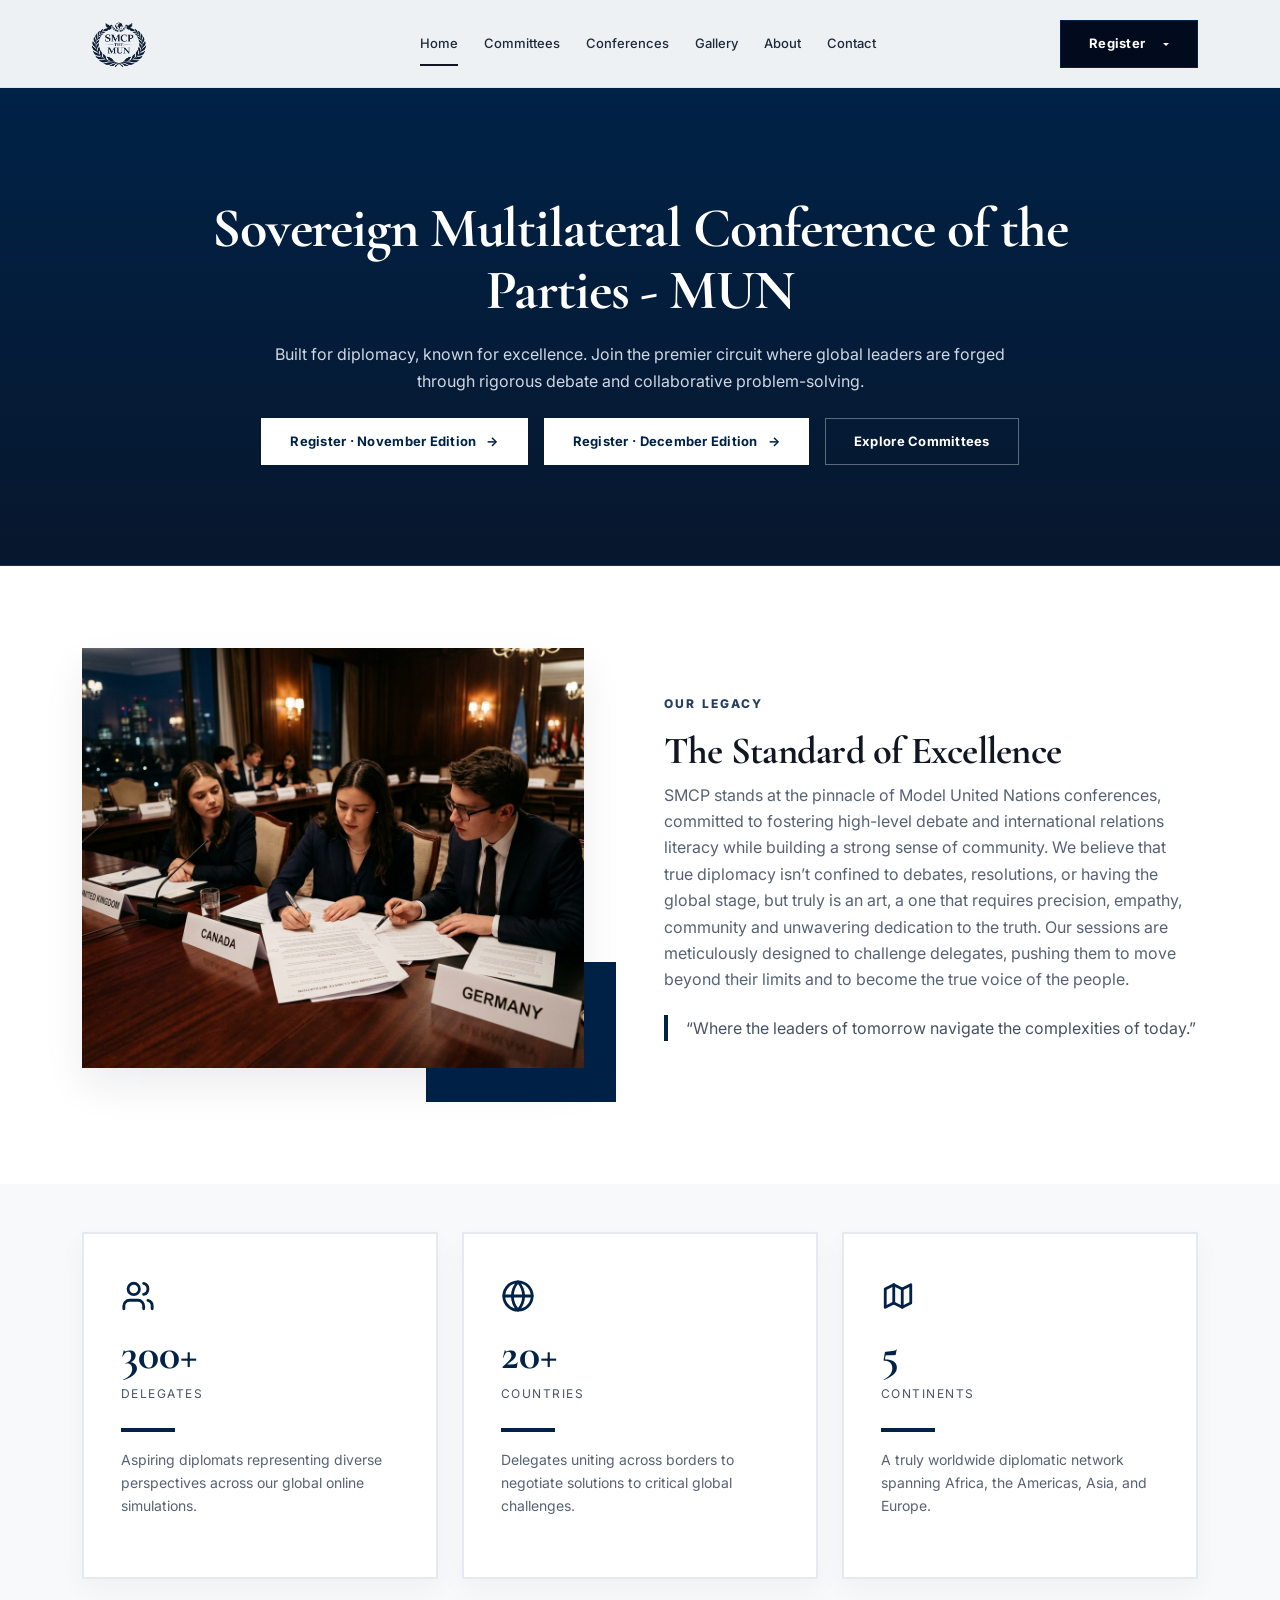
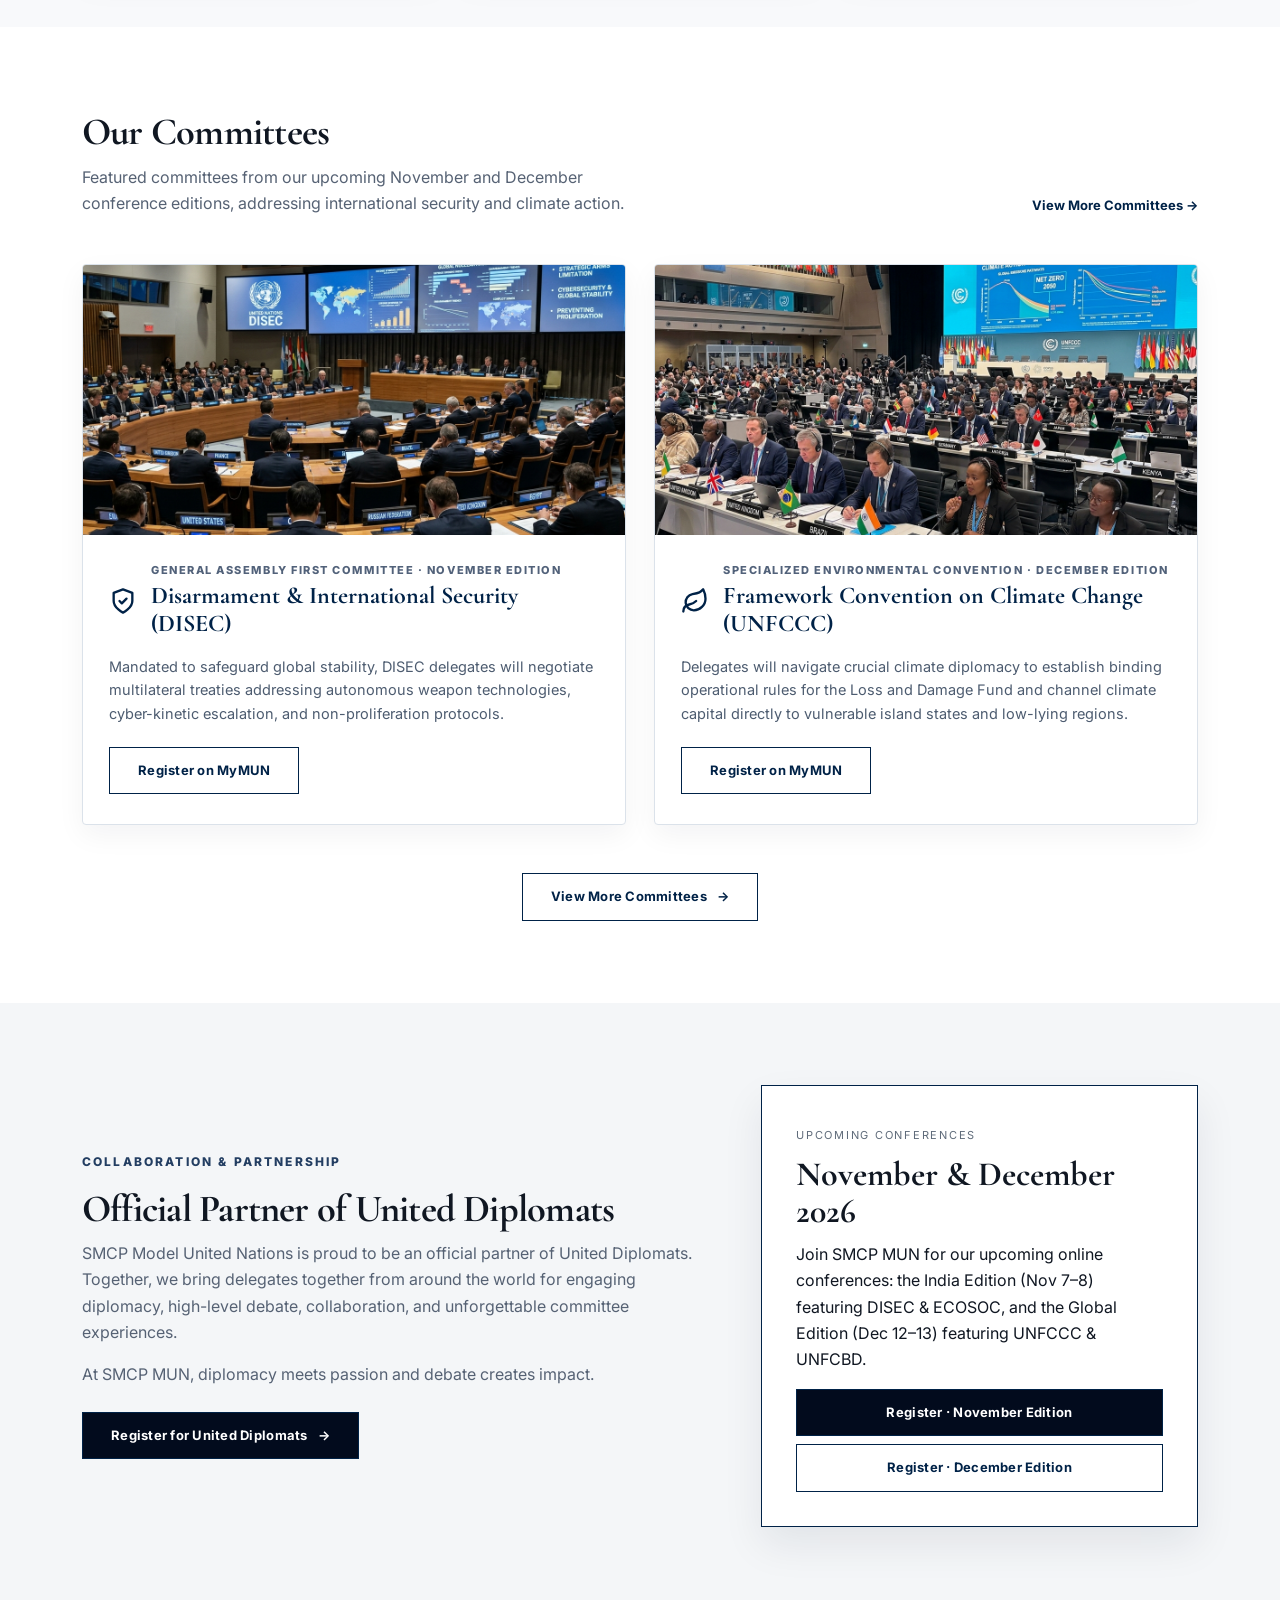
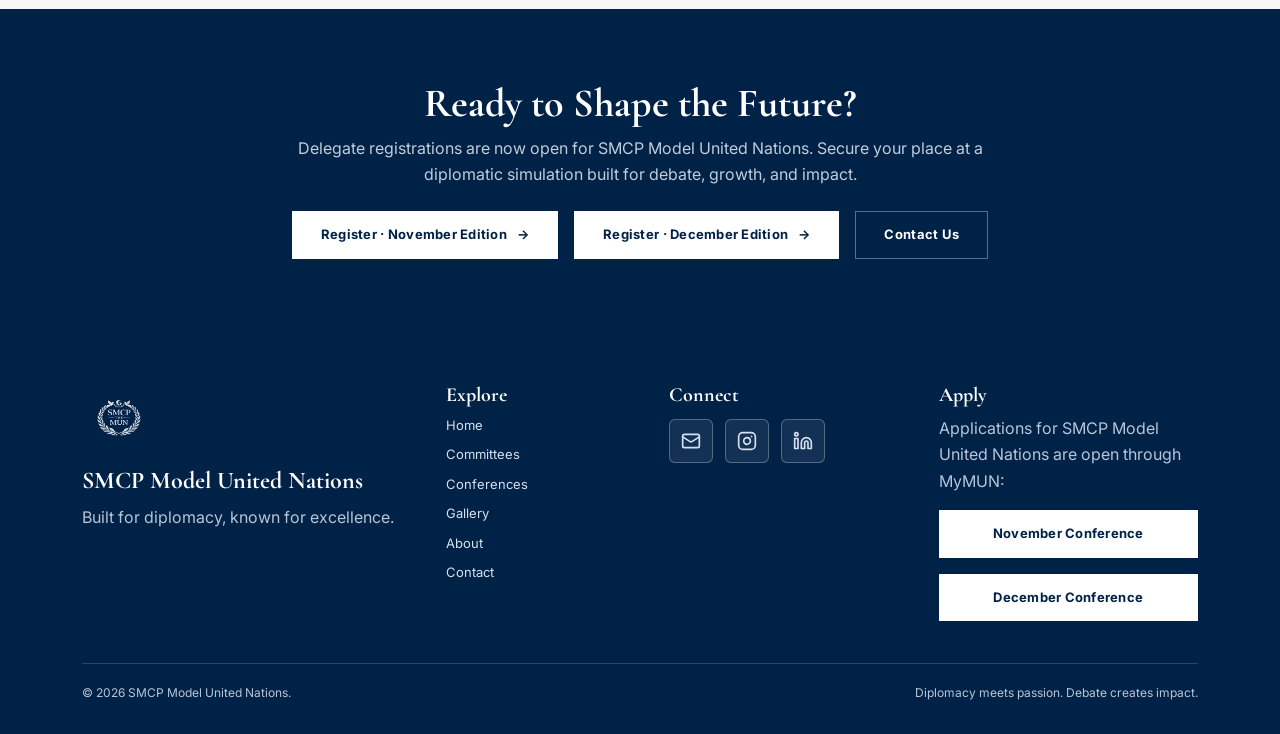
==== index.html @ 703cb7eb "feat: add styles, update about and conference assets" ====
<!doctype html>
<html lang="en">
<head>
  <meta charset="utf-8">
  <meta name="viewport" content="width=device-width, initial-scale=1">
  <title>SMCP Model United Nations</title>
  <meta name="description" content="SMCP Model United Nations, built for diplomacy and known for excellence.">
  <meta name="google-site-verification" content="tyx2vJR6r1amOHzCMaGIBi-c9oE3S2-av8baHcP_JF4">
  <link rel="icon" type="image/x-icon" href="favicon.ico">
  <link rel="icon" type="image/png" sizes="32x32" href="assets/favicon-32x32.png">
  <link rel="icon" type="image/png" sizes="16x16" href="assets/favicon-16x16.png">
  <link rel="apple-touch-icon" sizes="180x180" href="assets/apple-touch-icon.png">
  <link rel="manifest" href="site.webmanifest">
  <meta name="theme-color" content="#002247">

  <!-- Open Graph / Facebook / WhatsApp / LinkedIn -->
  <meta property="og:type" content="website">
  <meta property="og:url" content="https://jayjofficial.github.io/SMCP/">
  <meta property="og:site_name" content="SMCP Model United Nations">
  <meta property="og:title" content="SMCP Model United Nations | Built for Diplomacy">
  <meta property="og:description" content="Built for diplomacy, known for excellence. Join the premier circuit where global leaders are forged through rigorous debate.">
  <meta property="og:image" content="https://jayjofficial.github.io/SMCP/assets/og-preview.png">
  <meta property="og:image:secure_url" content="https://jayjofficial.github.io/SMCP/assets/og-preview.png">
  <meta property="og:image:type" content="image/png">
  <meta property="og:image:width" content="1200">
  <meta property="og:image:height" content="630">
  <meta property="og:image:alt" content="SMCP Model United Nations Logo">

  <!-- Twitter / X -->
  <meta name="twitter:card" content="summary_large_image">
  <meta name="twitter:url" content="https://jayjofficial.github.io/SMCP/">
  <meta name="twitter:title" content="SMCP Model United Nations | Built for Diplomacy">
  <meta name="twitter:description" content="Built for diplomacy, known for excellence. Join the premier circuit where global leaders are forged through rigorous debate.">
  <meta name="twitter:image" content="https://jayjofficial.github.io/SMCP/assets/og-preview.png">
  <meta name="twitter:image:alt" content="SMCP Model United Nations Logo">

  <link rel="image_src" href="https://jayjofficial.github.io/SMCP/assets/og-preview.png">
  <link rel="canonical" href="https://jayjofficial.github.io/SMCP/">
  <link href="https://cdn.jsdelivr.net/npm/bootstrap@5.3.3/dist/css/bootstrap.min.css" rel="stylesheet">
  <link rel="preconnect" href="https://fonts.googleapis.com">
  <link rel="preconnect" href="https://fonts.gstatic.com" crossorigin>
  <link href="https://fonts.googleapis.com/css2?family=Cormorant+Garamond:wght@600;700&family=Inter:wght@400;500;600;700;800&display=swap" rel="stylesheet">
  <link rel="stylesheet" href="assets/css/styles.css">
</head>
<body>
<header class="site-header">
  <nav class="navbar navbar-expand-lg w-100 py-0">
    <div class="container-xl d-flex align-items-center">
      <a class="navbar-brand py-0" href="index.html"><img class="site-logo" src="assets/logo-light.png" alt="SMCP MUN logo"></a>
      <button class="navbar-toggler mobile-toggler" type="button" data-bs-toggle="collapse" data-bs-target="#mainNav" aria-controls="mainNav" aria-expanded="false" aria-label="Toggle navigation"><span></span><span></span><span></span></button>
      <div class="collapse navbar-collapse" id="mainNav">
        <ul class="navbar-nav mx-auto align-items-lg-center"><li class="nav-item"><a class="nav-link active" href="index.html">Home</a></li>
<li class="nav-item"><a class="nav-link " href="committees.html">Committees</a></li>
<li class="nav-item"><a class="nav-link " href="conferences.html">Conferences</a></li>
<li class="nav-item"><a class="nav-link " href="gallery.html">Gallery</a></li>
<!-- <li class="nav-item"><a class="nav-link " href="team.html">Team</a></li> -->
<li class="nav-item"><a class="nav-link " href="about.html">About</a></li>
<li class="nav-item"><a class="nav-link " href="contact.html">Contact</a></li></ul>
        <div class="register-slot dropdown">
          <button class="btn-smcp dropdown-toggle" type="button" id="registerNavDropdown" data-bs-toggle="dropdown" aria-expanded="false">
            Register
          </button>
          <ul class="dropdown-menu dropdown-menu-end register-dropdown-menu" aria-labelledby="registerNavDropdown">
            <li><span class="dropdown-header">Select Conference Edition</span></li>
            <li><a class="dropdown-item" href="https://mymun.com/conferences/smcp-mun-november-2026" target="_blank" rel="noopener">
              <strong>November Edition</strong>
              <small class="d-block text-muted">Nov 7–8, 2026 · Online (DISEC &amp; ECOSOC)</small>
            </a></li>
            <li><hr class="dropdown-divider"></li>
            <li><a class="dropdown-item" href="https://mymun.com/conferences/smcp-mun-second-edition-2026/apply" target="_blank" rel="noopener">
              <strong>December Edition</strong>
              <small class="d-block text-muted">Dec 12–13, 2026 · Online (UNFCCC &amp; UNFCBD)</small>
            </a></li>
          </ul>
        </div>
      </div>
    </div>
  </nav>
</header>
<main>
  <section class="hero">
    <div class="container-xl">
      <h1>Sovereign Multilateral Conference of the Parties - MUN</h1>
      <p>Built for diplomacy, known for excellence. Join the premier circuit where global leaders are forged through rigorous debate and collaborative problem-solving.</p>
      <div class="d-flex justify-content-center gap-3 flex-wrap mt-4">
        <a class="btn-smcp light" href="https://mymun.com/conferences/smcp-mun-november-2026" target="_blank" rel="noopener">Register · November Edition <span>→</span></a>
        <a class="btn-smcp light" href="https://mymun.com/conferences/smcp-mun-second-edition-2026/apply" target="_blank" rel="noopener">Register · December Edition <span>→</span></a>
        <a class="btn-outline-smcp light-outline" href="committees.html">Explore Committees</a>
      </div>
    </div>
  </section>
  <section class="section legacy-section">
    <div class="container-xl">
      <div class="row align-items-center g-5">
        <div class="col-lg-6"><div class="legacy-img-wrap"><img class="legacy-img" src="assets/img/legacy-diplomacy.jpg" alt="Model United Nations delegates drafting international resolutions"></div></div>
        <div class="col-lg-6"><div class="eyebrow">Our Legacy</div><h2 class="section-title-sm">The Standard of Excellence</h2><p class="muted">SMCP stands at the pinnacle of Model United Nations conferences, committed to fostering high-level debate and international relations literacy while building a strong sense of community. We believe that true diplomacy isn’t confined to debates, resolutions, or having the global stage, but truly is an art, a one that requires precision, empathy, community and unwavering dedication to the truth. Our sessions are meticulously designed to challenge delegates, pushing them to move beyond their limits and to become the true voice of the people.</p><p class="quote-line">“Where the leaders of tomorrow navigate the complexities of today.”</p></div>
      </div>
    </div>
  </section>
  <section class="stats-band section py-5">
    <div class="container-xl">
      <div class="row g-4">
        <div class="col-md-4">
          <div class="stat-card">
            <div class="stat-icon" aria-label="Delegates icon">
              <svg class="stat-svg" viewBox="0 0 24 24" fill="none" stroke="currentColor" stroke-width="2" stroke-linecap="round" stroke-linejoin="round" aria-hidden="true"><path d="M16 21v-2a4 4 0 0 0-4-4H6a4 4 0 0 0-4 4v2"/><circle cx="9" cy="7" r="4"/><path d="M22 21v-2a4 4 0 0 0-3-3.87"/><path d="M16 3.13a4 4 0 0 1 0 7.75"/></svg>
            </div>
            <div class="stat-num">300+</div>
            <div class="stat-label">Delegates</div>
            <div class="stat-line"></div>
            <p class="small muted mt-3">Aspiring diplomats representing diverse perspectives across our global online simulations.</p>
          </div>
        </div>
        <div class="col-md-4">
          <div class="stat-card">
            <div class="stat-icon" aria-label="Countries icon">
              <svg class="stat-svg" viewBox="0 0 24 24" fill="none" stroke="currentColor" stroke-width="2" stroke-linecap="round" stroke-linejoin="round" aria-hidden="true"><circle cx="12" cy="12" r="10"/><line x1="2" y1="12" x2="22" y2="12"/><path d="M12 2a15.3 15.3 0 0 1 4 10 15.3 15.3 0 0 1-4 10 15.3 15.3 0 0 1-4-10 15.3 15.3 0 0 1 4-10z"/></svg>
            </div>
            <div class="stat-num">20+</div>
            <div class="stat-label">Countries</div>
            <div class="stat-line"></div>
            <p class="small muted mt-3">Delegates uniting across borders to negotiate solutions to critical global challenges.</p>
          </div>
        </div>
        <div class="col-md-4">
          <div class="stat-card">
            <div class="stat-icon" aria-label="Continents icon">
              <svg class="stat-svg" viewBox="0 0 24 24" fill="none" stroke="currentColor" stroke-width="2" stroke-linecap="round" stroke-linejoin="round" aria-hidden="true"><path d="M3 7l6-3 6 3 6-3v13l-6 3-6-3-6 3V7z"/><path d="M9 4v13"/><path d="M15 7v13"/></svg>
            </div>
            <div class="stat-num">5</div>
            <div class="stat-label">Continents</div>
            <div class="stat-line"></div>
            <p class="small muted mt-3">A truly worldwide diplomatic network spanning Africa, the Americas, Asia, and Europe.</p>
          </div>
        </div>
      </div>
    </div>
  </section>
  <section class="section">
    <div class="container-xl">
      <div class="d-flex justify-content-between align-items-end flex-wrap gap-3 mb-5">
        <div>
          <h2 class="section-title-sm mb-2">Our Committees</h2>
          <p class="muted mb-0 max-560">Featured committees from our upcoming November and December conference editions, addressing international security and climate action.</p>
        </div>
        <a class="view-link" href="committees.html">View More Committees <span>→</span></a>
      </div>
      <div class="committee-detail-grid">
        <!-- Committee 1: DISEC (November Edition) -->
        <article class="committee-detail-card" id="disec">
          <div class="committee-card-media" tabindex="0" role="button" aria-label="Toggle DISEC agenda view">
            <img class="committee-card-img" src="assets/img/committee-disec.jpg" alt="Disarmament and International Security Committee (DISEC) chamber" loading="lazy">
            <div class="committee-agenda-overlay">
              <span class="agenda-kicker">Official Committee Agenda</span>
              <h3 class="agenda-headline">Mitigating the Proliferation of Lethal Autonomous Weapon Systems (LAWS) and Regulating Artificial Intelligence in Modern Warfare</h3>
              <span class="agenda-conference-badge">November Edition · Online · Nov 7–8, 2026</span>
            </div>
          </div>
          <div class="committee-card-body">
            <div class="committee-card-head">
              <div class="committee-icon" aria-label="DISEC Shield Icon">
                <svg class="committee-svg" viewBox="0 0 24 24" fill="none" stroke="currentColor" stroke-width="2" stroke-linecap="round" stroke-linejoin="round" aria-hidden="true"><path d="M12 22s8-4 8-10V5l-8-3-8 3v7c0 6 8 10 8 10z"/><path d="M9 12l2 2 4-4"/></svg>
              </div>
              <div>
                <div class="committee-meta">General Assembly First Committee · November Edition</div>
                <h2>Disarmament &amp; International Security (DISEC)</h2>
              </div>
            </div>
            <p class="committee-desc">Mandated to safeguard global stability, DISEC delegates will negotiate multilateral treaties addressing autonomous weapon technologies, cyber-kinetic escalation, and non-proliferation protocols.</p>
            <a class="btn-outline-smcp" href="https://mymun.com/conferences/smcp-mun-november-2026" target="_blank" rel="noopener">Register on MyMUN</a>
          </div>
        </article>

        <!-- Committee 2: UNFCCC (December Edition) -->
        <article class="committee-detail-card" id="unfccc">
          <div class="committee-card-media" tabindex="0" role="button" aria-label="Toggle UNFCCC agenda view">
            <img class="committee-card-img" src="assets/img/committee-unfccc.jpg" alt="United Nations Framework Convention on Climate Change (UNFCCC) plenary" loading="lazy">
            <div class="committee-agenda-overlay">
              <span class="agenda-kicker">Official Committee Agenda</span>
              <h3 class="agenda-headline">Operationalizing the Loss and Damage Fund and Accelerating Climate Resilient Infrastructure Financing</h3>
              <span class="agenda-conference-badge">December Edition · Online · Dec 12–13, 2026</span>
            </div>
          </div>
          <div class="committee-card-body">
            <div class="committee-card-head">
              <div class="committee-icon" aria-label="UNFCCC Climate Leaf Icon">
                <svg class="committee-svg" viewBox="0 0 24 24" fill="none" stroke="currentColor" stroke-width="2" stroke-linecap="round" stroke-linejoin="round" aria-hidden="true"><path d="M11 20A7 7 0 0 1 9.8 6.1C15.5 5 17 4.48 19 2c1 2 2 4.18 2 8 0 5.5-4.78 10-10 10Z"/><path d="M2 21c0-3 1.85-5.36 5.08-6C9.5 14.52 12 13 13 12"/></svg>
              </div>
              <div>
                <div class="committee-meta">Specialized Environmental Convention · December Edition</div>
                <h2>Framework Convention on Climate Change (UNFCCC)</h2>
              </div>
            </div>
            <p class="committee-desc">Delegates will navigate crucial climate diplomacy to establish binding operational rules for the Loss and Damage Fund and channel climate capital directly to vulnerable island states and low-lying regions.</p>
            <a class="btn-outline-smcp" href="https://mymun.com/conferences/smcp-mun-second-edition-2026/apply" target="_blank" rel="noopener">Register on MyMUN</a>
          </div>
        </article>
      </div>
      <div class="text-center mt-5">
        <a class="btn-outline-smcp" href="committees.html">View More Committees <span>→</span></a>
      </div>
    </div>
  </section>
  <section class="section section-soft" id="conferences">
    <div class="container-xl">
      <div class="row g-5 align-items-center">
        <div class="col-lg-7">
          <div class="eyebrow">Collaboration &amp; Partnership</div>
          <h2 class="section-title-sm">Official Partner of United Diplomats</h2>
          <p class="muted">SMCP Model United Nations is proud to be an official partner of United Diplomats. Together, we bring delegates together from around the world for engaging diplomacy, high-level debate, collaboration, and unforgettable committee experiences.</p>
          <p class="muted">At SMCP MUN, diplomacy meets passion and debate creates impact.</p>
          <div class="mt-4">
            <a class="btn-smcp" href="https://uniteddiplomats.com/udga" target="_blank" rel="noopener">Register for United Diplomats <span>→</span></a>
          </div>
        </div>
        <div class="col-lg-5">
          <div class="collab-card">
            <span>Upcoming Conferences</span>
            <strong>November &amp; December 2026</strong>
            <p>Join SMCP MUN for our upcoming online conferences: the India Edition (Nov 7–8) featuring DISEC &amp; ECOSOC, and the Global Edition (Dec 12–13) featuring UNFCCC &amp; UNFCBD.</p>
            <div class="d-flex flex-column gap-2 mt-3">
              <a class="btn-smcp text-center" href="https://mymun.com/conferences/smcp-mun-november-2026" target="_blank" rel="noopener">Register · November Edition</a>
              <a class="btn-outline-smcp text-center" href="https://mymun.com/conferences/smcp-mun-second-edition-2026/apply" target="_blank" rel="noopener">Register · December Edition</a>
            </div>
          </div>
        </div>
      </div>
    </div>
  </section>
  <section class="cta-footer">
    <div class="container-xl">
      <h2>Ready to Shape the Future?</h2>
      <p>Delegate registrations are now open for SMCP Model United Nations. Secure your place at a diplomatic simulation built for debate, growth, and impact.</p>
      <div class="d-flex justify-content-center gap-3 flex-wrap mt-4">
        <a class="btn-smcp light" href="https://mymun.com/conferences/smcp-mun-november-2026" target="_blank" rel="noopener">Register · November Edition <span>→</span></a>
        <a class="btn-smcp light" href="https://mymun.com/conferences/smcp-mun-second-edition-2026/apply" target="_blank" rel="noopener">Register · December Edition <span>→</span></a>
        <a class="btn-outline-smcp light-outline" href="contact.html">Contact Us</a>
      </div>
    </div>
  </section>
</main>
<footer class="footer">
  <div class="container-xl">
    <div class="footer-grid">
      <div>
        <img class="footer-logo" src="assets/logo-dark.png" alt="SMCP MUN logo">
        <h4>SMCP Model United Nations</h4>
        <p>Built for diplomacy, known for excellence.</p>
      </div>
      <div>
        <h5>Explore</h5>
        <a href="index.html">Home</a><a href="committees.html">Committees</a><a href="conferences.html">Conferences</a><a href="gallery.html">Gallery</a><!-- <a href="team.html">Team</a> --><a href="about.html">About</a><a href="contact.html">Contact</a>
      </div>
      <div>
        <h5>Connect</h5>
        <div class="footer-social-links">
          <a href="mailto:info.smcpmun@gmail.com" class="footer-social-btn" aria-label="Official Email: info.smcpmun@gmail.com" title="Email info.smcpmun@gmail.com">
            <svg viewBox="0 0 24 24" width="20" height="20" fill="none" stroke="currentColor" stroke-width="2" stroke-linecap="round" stroke-linejoin="round" aria-hidden="true"><rect x="2" y="4" width="20" height="16" rx="2"/><path d="m22 7-8.97 5.7a1.94 1.94 0 0 1-2.06 0L2 7"/></svg>
          </a>
          <a href="https://www.instagram.com/smcpmun/" target="_blank" rel="noopener" class="footer-social-btn" aria-label="SMCP Instagram" title="Instagram @smcpmun">
            <svg viewBox="0 0 24 24" width="20" height="20" fill="none" stroke="currentColor" stroke-width="2" stroke-linecap="round" stroke-linejoin="round" aria-hidden="true"><rect x="2" y="2" width="20" height="20" rx="5" ry="5"/><path d="M16 11.37A4 4 0 1 1 12.63 8 4 4 0 0 1 16 11.37z"/><line x1="17.5" y1="6.5" x2="17.51" y2="6.5"/></svg>
          </a>
          <a href="https://www.linkedin.com/in/smcp-the-mun-230759407/" target="_blank" rel="noopener" class="footer-social-btn" aria-label="SMCP LinkedIn Network" title="LinkedIn Network">
            <svg viewBox="0 0 24 24" width="20" height="20" fill="none" stroke="currentColor" stroke-width="2" stroke-linecap="round" stroke-linejoin="round" aria-hidden="true"><path d="M16 8a6 6 0 0 1 6 6v7h-4v-7a2 2 0 0 0-2-2 2 2 0 0 0-2 2v7h-4v-7a6 6 0 0 1 6-6z"/><rect x="2" y="9" width="4" height="12"/><circle cx="4" cy="4" r="2"/></svg>
          </a>
        </div>
      </div>
      <div>
        <h5>Apply</h5>
        <p>Applications for SMCP Model United Nations are open through MyMUN:</p>
        <div class="d-flex flex-column gap-2 mt-2">
          <a class="btn-smcp light text-center" href="https://mymun.com/conferences/smcp-mun-november-2026" target="_blank" rel="noopener">November Conference</a>
          <a class="btn-smcp light text-center" href="https://mymun.com/conferences/smcp-mun-second-edition-2026/apply" target="_blank" rel="noopener">December Conference</a>
        </div>
      </div>
    </div>
    <div class="footer-bottom"><span>© <span data-year></span> SMCP Model United Nations.</span><span>Diplomacy meets passion. Debate creates impact.</span></div>
  </div>
</footer>
<script src="https://cdn.jsdelivr.net/npm/bootstrap@5.3.3/dist/js/bootstrap.bundle.min.js"></script>
<script src="assets/js/script.js"></script>
</body></html>
---- assets/css/styles.css ----
:root{
  --navy:#002247;
  --navy-2:#03162d;
  --ink:#101722;
  --muted:#566274;
  --soft:#f4f6f8;
  --line:#dfe5ec;
  --white:#ffffff;
  --accent:#0b3b6d;
  --gold:#d7a11e;
  --serif:'Cormorant Garamond', Georgia, serif;
  --sans:'Inter', Arial, sans-serif;
  --shadow:0 18px 38px rgba(0,20,48,.08);
  --shadow-soft:0 10px 24px rgba(0,20,48,.06);
}

*{box-sizing:border-box}
html{scroll-behavior:smooth;overflow-x:hidden;max-width:100%}
body{margin:0;font-family:var(--sans);color:var(--ink);background:#fff;font-size:16px;line-height:1.65;overflow-x:hidden;max-width:100%;position:relative}
a{text-decoration:none;color:inherit}
img{max-width:100%;height:auto}
.max-560{max-width:560px}.max-650{max-width:650px}.max-780{max-width:780px}

/* Header & Navigation */
.site-header{height:88px;background:#eef1f4;border-bottom:1px solid var(--line);position:sticky;top:0;z-index:1000}
.navbar{height:88px}
.site-logo{width:74px;height:74px;object-fit:contain}
.navbar-brand{min-width:155px}
.navbar-nav{gap:26px}
.nav-link{font-size:13px;font-weight:500;color:#1e2836!important;padding:.2rem 0!important;position:relative}
.nav-link:after{content:"";position:absolute;left:0;right:0;bottom:-8px;height:2px;background:var(--ink);transform:scaleX(0);transition:transform .18s ease}
.nav-link:hover:after,.nav-link.active:after{transform:scaleX(1)}
.register-slot{min-width:155px;text-align:right}

/* Buttons */
.btn-smcp,.btn-outline-smcp{display:inline-flex;align-items:center;justify-content:center;gap:10px;min-height:44px;padding:12px 28px;border:1px solid var(--navy);font-size:13px;font-weight:700;letter-spacing:.02em;transition:background .18s ease,color .18s ease,border-color .18s ease,box-shadow .18s ease;text-decoration:none;cursor:pointer}
.btn-smcp{background:#020b1d;color:#fff}
.btn-smcp:hover{background:#092c55;color:#fff;box-shadow:0 10px 24px rgba(0,34,71,.16)}
.btn-outline-smcp{background:transparent;color:var(--navy)}
.btn-outline-smcp:hover{background:var(--navy);color:#fff}
.btn-smcp.light{background:#fff;color:var(--navy);border-color:#fff}
.btn-smcp.light:hover{background:#edf2f7;border-color:#edf2f7}
.btn-outline-smcp.light-outline{border-color:rgba(255,255,255,.35);color:#fff}
.btn-outline-smcp.light-outline:hover{background:#fff;color:var(--navy)}

.mobile-toggler{border:1px solid rgba(0,34,71,.15);width:44px;height:40px;padding:6px;border-radius:4px;background:transparent}
.mobile-toggler:focus{box-shadow:none}
.mobile-toggler span{display:block;height:2px;background:#07172d;margin:5px 0;transition:all .2s ease}

/* Typography & Hero */
.hero,
.page-hero{background:linear-gradient(180deg,#002247 0%,#07172d 100%);color:#fff;text-align:center;padding:110px 0 100px;display:flex;align-items:center;border-bottom:1px solid rgba(255,255,255,.08)}
.hero .container-xl,
.page-hero .container-xl{width:100%}
.hero h1,
.page-hero h1{font-family:var(--serif);font-size:clamp(36px,4.5vw,56px);line-height:1.1;font-weight:700;letter-spacing:-.02em;color:#fff;max-width:980px;margin:0 auto}
.hero p,
.page-hero p{font-size:16px;color:#cfd8e4;max-width:740px;margin:20px auto 0;line-height:1.65}
.hero-kicker{font-size:12px;text-transform:uppercase;letter-spacing:.18em;font-weight:800;color:#d7e1ef;margin-bottom:14px}
.section{padding:82px 0}
.section-soft{background:var(--soft)}
.eyebrow{font-size:12px;text-transform:uppercase;letter-spacing:.18em;font-weight:800;color:#233e62;margin-bottom:14px}
.section-title{font-family:var(--serif);font-size:clamp(36px,4vw,58px);font-weight:700;letter-spacing:-.02em}
.section-title-sm{font-family:var(--serif);font-size:clamp(28px,3vw,44px);font-weight:700;letter-spacing:-.02em}
.muted{color:var(--muted)}

/* Legacy Section */
.legacy-img-wrap{position:relative;padding:0 32px 34px 0}
.legacy-img{height:420px;width:100%;object-fit:cover;background:#101820;display:block;box-shadow:var(--shadow)}
.legacy-img-wrap:after{content:"";position:absolute;right:0;bottom:0;width:190px;height:140px;background:var(--navy);z-index:-1}
.photo-pen{background:radial-gradient(circle at 24% 25%,rgba(235,243,252,.7) 0 5%,transparent 27%),linear-gradient(135deg,#101b24,#eef2f5 45%,#07121d 46%,#030b12)}
.photo-gavel{background:radial-gradient(circle at 70% 35%,#7c858e,transparent 28%),linear-gradient(135deg,#111,#262626 40%,#f4f4f4 42%,#111 70%)}
.photo-globe{background:radial-gradient(circle at 45% 40%,#e6eef6 0 9%,#a8c2d6 10% 12%,transparent 13%),linear-gradient(135deg,#122439,#eef3f5 48%,#07172d 49%,#0a1420)}
.quote-line{border-left:4px solid var(--navy);padding-left:18px;color:#465263;margin-top:22px}

/* Stats */
.stats-band{background:#f8f9fb}
.stat-card{background:#fff;border:2px solid #e6eaf0;padding:44px 37px;height:100%;box-shadow:0 10px 26px rgba(0,0,0,.04);transition:border-color .22s ease,box-shadow .22s ease,transform .22s ease}
.stat-card:hover{border-color:var(--navy);box-shadow:0 14px 32px rgba(0,34,71,.1);transform:translateY(-3px)}
.stat-card.featured{border-color:#e6eaf0}
.stat-card.featured:hover{border-color:var(--navy)}
.stat-icon{display:inline-flex;align-items:center;justify-content:center;color:var(--navy);margin-bottom:18px;min-height:36px}
.stat-svg{width:34px;height:34px;stroke:var(--navy);fill:none;display:inline-block;transition:transform .25s ease}
.stat-card:hover .stat-svg{stroke:var(--navy)!important;fill:none!important;opacity:1!important;visibility:visible!important;transform:scale(1.08)}
.stat-num{font-family:var(--serif);font-weight:700;font-size:44px;line-height:1;color:var(--navy)}
.stat-label{font-size:12px;text-transform:uppercase;letter-spacing:.12em;color:#485469;margin-top:8px}
.stat-line{width:54px;height:4px;background:var(--navy);margin-top:24px}
.view-link{font-size:13px;font-weight:700;color:var(--navy)}

/* Committee Strip (Home) */
.committee-strip{display:grid;grid-template-columns:repeat(4,minmax(0,1fr));border:1px solid #aab3bf;overflow:hidden}
.strip-card{height:245px;position:relative;color:#fff;padding:28px;display:flex;align-items:flex-end;background:#07172d;isolation:isolate;border-right:1px solid rgba(255,255,255,.35);transition:filter .18s ease}
.strip-card:last-child{border-right:0}
.strip-card:hover{filter:brightness(1.06)}
.strip-card:before{content:"";position:absolute;inset:0;background:linear-gradient(to top,rgba(0,10,24,.95),rgba(0,18,42,.35)),var(--bg);background-size:cover;background-position:center;filter:grayscale(1) contrast(1.05);z-index:-2}
.strip-card:after{content:"";position:absolute;inset:0;background:rgba(0,26,58,.34);z-index:-1}
.strip-card h3{font-family:var(--serif);font-size:30px;font-weight:700;margin:0 0 2px}
.strip-card p{margin:0;text-transform:uppercase;font-size:11px;letter-spacing:.12em;color:#c8d1de}
.bg-disec{--bg:linear-gradient(130deg,#0a192f,#3b4d61)}
.bg-ecosoc{--bg:linear-gradient(130deg,#0c2340,#204060)}
.bg-unfccc{--bg:linear-gradient(130deg,#062b2e,#174a47)}
.bg-unfcbd{--bg:linear-gradient(130deg,#08271e,#1e4d3a)}

/* Committees Page */
.committee-detail-grid{display:grid;grid-template-columns:repeat(2,minmax(0,1fr));gap:28px}
.committee-detail-card{background:#fff;border:1px solid #dbe2ea;border-radius:4px;overflow:hidden;display:flex;flex-direction:column;box-shadow:0 10px 28px rgba(0,20,48,.05);transition:transform .3s ease,box-shadow .3s ease,border-color .3s ease}
.committee-detail-card:hover{transform:translateY(-4px);box-shadow:0 18px 40px rgba(0,20,48,.12);border-color:var(--navy)}

/* Interactive Committee Image & Hover Agenda Reveal */
.committee-card-media{position:relative;width:100%;height:270px;background:#07172d;overflow:hidden;cursor:pointer}
.committee-card-img{width:100%;height:100%;object-fit:cover;display:block;transition:transform .6s cubic-bezier(0.16,1,0.3,1),filter .4s ease}
.committee-card-media:hover .committee-card-img,
.committee-detail-card:hover .committee-card-media .committee-card-img,
.committee-card-media.active .committee-card-img{transform:scale(1.08);filter:brightness(.58)}

/* Agenda Overlay revealed on hover/tap */
.committee-agenda-overlay{position:absolute;inset:0;background:linear-gradient(180deg,rgba(0,34,71,.95) 0%,rgba(7,23,45,.98) 100%);backdrop-filter:blur(8px);-webkit-backdrop-filter:blur(8px);padding:28px 24px;display:flex;flex-direction:column;justify-content:center;align-items:center;text-align:center;color:#fff;opacity:0;visibility:hidden;transform:translateY(14px);transition:opacity .38s cubic-bezier(0.16,1,0.3,1),transform .38s cubic-bezier(0.16,1,0.3,1),visibility .38s;z-index:3}
.committee-card-media:hover .committee-agenda-overlay,
.committee-detail-card:hover .committee-card-media .committee-agenda-overlay,
.committee-card-media.active .committee-agenda-overlay{opacity:1;visibility:visible;transform:translateY(0)}

.agenda-kicker{font-size:11px;letter-spacing:.16em;text-transform:uppercase;color:var(--accent-gold);font-weight:800;margin-bottom:12px;display:inline-flex;align-items:center;gap:8px}
.agenda-kicker:before,.agenda-kicker:after{content:"";width:18px;height:1px;background:var(--accent-gold);opacity:.6}
.agenda-headline{font-family:var(--serif);font-size:19px;line-height:1.4;color:#fff;font-weight:700;margin:0 0 14px}
.agenda-conference-badge{font-size:11px;color:#c0cee0;letter-spacing:.08em;text-transform:uppercase;border-top:1px solid rgba(255,255,255,.18);padding-top:10px;margin-top:auto}

/* Committee Card Body */
.committee-card-body{padding:28px 26px 30px;display:flex;flex-direction:column;flex-grow:1}
.committee-card-head{display:flex;align-items:center;gap:14px;margin-bottom:16px}
.committee-icon{width:auto;height:auto;border-radius:0;display:inline-flex;align-items:center;justify-content:center;background:transparent;color:var(--navy);flex-shrink:0;transition:transform .25s ease}
.committee-detail-card:hover .committee-icon{background:transparent;color:var(--navy);transform:scale(1.08)}
.committee-svg{width:28px;height:28px;stroke:var(--navy);fill:none}
.committee-meta{font-size:11px;text-transform:uppercase;letter-spacing:.14em;color:#52627a;font-weight:800;line-height:1.3}
.committee-card-body h2{font-family:var(--serif);font-weight:700;font-size:24px;line-height:1.2;margin:4px 0 0;color:var(--navy)}
.committee-desc{color:#4d5c70;font-size:14.5px;line-height:1.6;margin-bottom:22px}
.committee-card-body .btn-outline-smcp{margin-top:auto;align-self:flex-start}
.ready-band{background:#f8f9fb;padding:55px 0}

/* Conferences Page */
.conference-card{border:1px solid #e0e5ec;background:#fff;padding:36px;box-shadow:var(--shadow);height:100%}
.conference-card h3{font-family:var(--serif);font-weight:700}
.check-list{padding-left:1.2rem;color:#4d5c70}
.check-list li{margin-bottom:8px}
.collab-card{background:#fff;border:1px solid var(--navy);box-shadow:var(--shadow);padding:34px}
.collab-card span{font-size:11px;text-transform:uppercase;letter-spacing:.16em;color:#5f6b7a}
.collab-card strong{display:block;font-family:var(--serif);font-size:34px;line-height:1.1;margin:10px 0}
.gallery-arrows button{width:40px;height:40px;border:1px solid #d7dde6;background:#fff}

/* Gallery Styles */
.gallery-grid{display:grid;grid-template-columns:1.2fr 1fr 1fr;gap:18px}
.gallery-grid-4{display:grid;grid-template-columns:repeat(2,1fr);gap:22px}
.gallery-card{background:#fff;border:1px solid #dbe2ea;box-shadow:0 8px 24px rgba(0,0,0,.05);display:flex;flex-direction:column;overflow:hidden;border-radius:2px;transition:box-shadow .2s ease,border-color .2s ease}
.gallery-card:hover{border-color:var(--navy);box-shadow:0 14px 32px rgba(0,25,55,.1)}
.gallery-card-media{position:relative;overflow:hidden;background:#07172d}
.gallery-card img{width:100%;height:270px;object-fit:cover;display:block;transition:transform .35s ease}
.gallery-card:hover img{transform:scale(1.03)}
.gallery-card-poster .gallery-card-media,
.gallery-card-poster img,
.gallery-card.gallery-card-poster img{width:100%;height:auto!important;max-height:680px;object-fit:contain!important;background:#031326;display:block}
.gallery-caption{padding:16px 20px;background:#fff;border-top:1px solid #edf1f6}
.gallery-caption h4{font-size:15px;font-weight:700;color:#002247;margin:0 0 4px}
.gallery-caption p{font-size:13px;color:#637388;margin:0;line-height:1.45}
.gallery-nav-pills{display:inline-flex;gap:10px;background:#edf3f9;padding:6px;border-radius:4px;margin-bottom:38px;border:1px solid #d4e0ec}
.gallery-nav-pill{padding:9px 20px;font-size:13px;font-weight:700;color:#002247;text-decoration:none;border-radius:3px;transition:all .18s ease}
.gallery-nav-pill:hover,.gallery-nav-pill.active{background:#002247;color:#fff}
.rule-item{border-left:4px solid var(--navy);padding-left:22px;margin-bottom:20px}
.rule-item h4{font-size:17px;font-weight:800}

/* Conference Timeline Component (Alternating Left/Right with Place Imagery) */
.timeline-track{position:relative;max-width:1040px;margin:0 auto;padding:30px 0}
.timeline-track:before{content:"";position:absolute;left:50%;top:20px;bottom:20px;width:2px;background:linear-gradient(180deg,rgba(0,34,71,.08) 0%,rgba(0,34,71,.45) 15%,rgba(0,34,71,.45) 85%,rgba(0,34,71,.08) 100%);transform:translateX(-50%)}
.timeline-item{position:relative;width:50%;margin-bottom:54px;box-sizing:border-box;opacity:0;will-change:opacity,transform;transition:opacity .75s cubic-bezier(.16,1,.3,1),transform .75s cubic-bezier(.16,1,.3,1)}
.timeline-item:last-child{margin-bottom:0}

/* Left side cards */
.timeline-item.timeline-left{left:0;padding-right:52px;transform:translateX(-50px)}
.timeline-item.timeline-left .timeline-dot{right:-10px}

/* Right side cards */
.timeline-item.timeline-right{left:50%;padding-left:52px;transform:translateX(50px)}
.timeline-item.timeline-right .timeline-dot{left:-10px}

/* Animated visible state */
.timeline-item.is-visible{opacity:1;transform:translateX(0)}

/* Center timeline dot */
.timeline-dot{position:absolute;top:38px;width:20px;height:20px;border-radius:50%;background:#fff;border:3.5px solid var(--navy);z-index:3;box-shadow:0 0 0 4px #fff,0 2px 10px rgba(0,34,71,.22);transition:transform .35s cubic-bezier(.34,1.56,.64,1),background .3s ease}
.timeline-item:hover .timeline-dot{background:var(--navy);transform:scale(1.2)}

/* Timeline Card with Place Imagery Background */
.timeline-card{position:relative;overflow:hidden;border-radius:4px;min-height:240px;background:#031427;border:1px solid rgba(0,34,71,.16);box-shadow:0 14px 34px rgba(0,24,52,.12);display:flex;flex-direction:column;justify-content:flex-end;transition:transform .4s cubic-bezier(.16,1,.3,1),box-shadow .4s ease,border-color .4s ease}
.timeline-card:hover{transform:translateY(-6px);box-shadow:0 22px 48px rgba(0,24,52,.22);border-color:rgba(255,255,255,.35)}

.timeline-bg{position:absolute;inset:0;background-size:cover;background-position:center;transform:scale(1.02);transition:transform .9s cubic-bezier(.16,1,.3,1);z-index:1}
.timeline-card:hover .timeline-bg{transform:scale(1.08)}

.timeline-overlay{position:absolute;inset:0;background:linear-gradient(180deg,rgba(4,18,34,.62) 0%,rgba(4,18,34,.88) 60%,rgba(2,10,20,.97) 100%);z-index:2;transition:background .4s ease}
.timeline-card:hover .timeline-overlay{background:linear-gradient(180deg,rgba(4,18,34,.52) 0%,rgba(4,18,34,.82) 60%,rgba(2,10,20,.94) 100%)}

.timeline-content{position:relative;z-index:3;padding:32px 30px;color:#fff;display:flex;flex-direction:column;height:100%}
.timeline-sub{display:block;font-size:11px;text-transform:uppercase;letter-spacing:.15em;font-weight:700;color:#c0d2e8;margin-bottom:8px}
.timeline-title{font-family:var(--serif);font-size:26px;font-weight:700;color:#fff;margin:0 0 10px;line-height:1.2;letter-spacing:-.01em}
.timeline-desc{font-size:14px;line-height:1.6;color:#d5dfec;margin-bottom:18px;max-width:440px}

.timeline-btn{display:inline-flex;align-items:center;gap:6px;font-size:12.5px;font-weight:700;letter-spacing:.03em;padding:9px 20px;border:1px solid rgba(255,255,255,.55);color:#fff;background:rgba(255,255,255,.08);backdrop-filter:blur(4px);text-decoration:none;transition:all .25s ease;align-self:flex-start}
.timeline-btn:hover{background:#fff;color:var(--navy);border-color:#fff}
.timeline-btn.primary{background:#fff;color:var(--navy);border-color:#fff}
.timeline-btn.primary:hover{background:#e8eff7;color:#001833;box-shadow:0 6px 18px rgba(0,0,0,.25)}

/* Mini Timeline Component */
.mini-timeline-card{background:#fff;border:1px solid var(--navy);box-shadow:var(--shadow);padding:30px}
.mini-timeline-track{position:relative;padding-left:26px;margin-top:18px}
.mini-timeline-track:before{content:"";position:absolute;left:7px;top:8px;bottom:8px;width:2px;background:#dfe5ec}
.mini-timeline-item{position:relative;margin-bottom:20px}
.mini-timeline-item:last-child{margin-bottom:0}
.mini-dot{position:absolute;left:-26px;top:4px;width:14px;height:14px;border-radius:50%;background:#fff;border:2.5px solid #5a687d;box-shadow:0 0 0 3px #fff}
.mini-dot.active{border-color:var(--navy);background:var(--navy)}
.mini-date{font-size:11px;font-weight:700;text-transform:uppercase;letter-spacing:.08em;color:#5a687d;margin-bottom:2px}
.mini-content strong{display:block;font-size:15px;color:var(--navy);font-weight:700}
.mini-content p{font-size:13px;line-height:1.5}
.mini-link{font-size:12.5px;font-weight:700;color:var(--navy);display:inline-block;margin-top:4px}
.mini-link:hover{text-decoration:underline}


/* Team Page */
.team-hero{text-align:center;padding:86px 0 38px}
.team-section-title{font-family:var(--serif);font-weight:700;font-size:34px;border-bottom:1px solid #dfe4ea;padding-bottom:14px;margin-bottom:24px}
.team-card{background:#fff;border:1px solid #e2e6ec;height:100%;box-shadow:0 10px 26px rgba(0,0,0,.05);transition:border-color .18s ease,box-shadow .18s ease;display:flex;flex-direction:column}
.team-card:hover{border-color:#07172d;box-shadow:0 16px 34px rgba(1,18,39,.10)}
.team-photo{height:280px;width:100%;object-fit:cover;object-position:top center;filter:grayscale(1);background:#d9dde4;display:block;transition:filter .2s ease}
.team-card:hover .team-photo{filter:grayscale(0)}
.team-placeholder{display:flex;align-items:center;justify-content:center;background:linear-gradient(135deg,#e9edf2,#cfd7e0);height:280px}
.team-placeholder span{width:96px;height:96px;border-radius:50%;background:#07172d;color:#fff;display:flex;align-items:center;justify-content:center;font-size:30px;font-weight:800;letter-spacing:.05em}
.team-info{background:#fff;padding:20px 22px;min-height:132px;border-left:3px solid #07172d;display:flex;align-items:flex-start;justify-content:space-between;gap:14px;flex-grow:1}
.team-name{font-weight:800;color:#07172d;margin:0;font-size:17px}
.team-role-list{margin:8px 0 0;display:flex;flex-wrap:wrap;gap:7px;max-width:100%}
.team-role-list span{font-size:10px;text-transform:uppercase;letter-spacing:.1em;color:#07172d;background:#f1f4f8;border:1px solid #d9e1ea;padding:5px 7px;line-height:1}
.team-socials{display:flex;gap:8px;flex-shrink:0;padding-top:2px}
.team-social{width:32px;height:32px;border:1px solid #cfd7e2;color:#07172d;display:inline-flex;align-items:center;justify-content:center;transition:background .18s ease,color .18s ease,border-color .18s ease}
.team-social:hover{background:#07172d;color:#fff;border-color:#07172d}
.team-social svg{width:17px;height:17px;fill:none;stroke:currentColor;stroke-width:1.8;stroke-linecap:round;stroke-linejoin:round}

/* Fixed Committee Grid on Desktop / Large Tablet */
.committee-detail-grid-fixed{display:grid;grid-template-columns:repeat(2,minmax(0,1fr));align-items:stretch;gap:24px}
.committee-detail-grid-fixed .committee-detail-card{height:100%;min-height:430px}
.committee-detail-grid-fixed .committee-detail-card h2{min-height:62px}
.committee-detail-grid-fixed .topic-block{min-height:126px}

/* Clean list, CTA footer, Main Footer */
.clean-list{padding-left:1.2rem}
.clean-list li{margin-bottom:8px}
.cta-footer{text-align:center;background:var(--navy);color:#fff;padding:70px 0}
.cta-footer h2{font-family:var(--serif);font-weight:700;font-size:40px}
.cta-footer p{color:#c1ccdc;max-width:700px;margin-left:auto;margin-right:auto}
.footer{background:#002247;color:#fff;padding:54px 0 32px}
.footer-grid{display:grid;grid-template-columns:1.4fr .8fr 1fr 1.1fr;gap:34px}
.footer-logo{width:74px;height:74px;object-fit:contain;margin-bottom:10px}
.footer h4,.footer h5{font-family:var(--serif);font-weight:700}
.footer p,.footer small{color:#b7c5d8}
.footer a{display:block;color:#d7e1ef;font-size:13px;margin-bottom:8px}
.footer-bottom{border-top:1px solid rgba(255,255,255,.16);margin-top:34px;padding-top:20px;display:flex;justify-content:space-between;gap:20px;flex-wrap:wrap;color:#b7c5d8;font-size:12px;line-height:1.5}
.footer-bottom > span{display:inline-block}
.footer-bottom span[data-year],.footer-bottom [data-year]{display:inline!important;margin:0!important;padding:0!important}

/* Contact Form & Convex Portal */
.contact-form-card{background:#fff;border:1px solid #07182e;border-top:4px solid #002247;padding:40px;box-shadow:var(--shadow)}
.convex-badge{display:inline-flex;align-items:center;gap:6px;font-size:11px;text-transform:uppercase;letter-spacing:.14em;font-weight:800;color:#002247;background:#edf3f9;border:1px solid #cfdbe8;padding:4px 10px;margin-bottom:14px}
.convex-badge-dot{width:7px;height:7px;border-radius:50%;background:#0fb365;box-shadow:0 0 8px rgba(15,179,101,.6)}
.form-label-smcp{display:block;font-size:13px;font-weight:700;letter-spacing:.02em;color:#07182e;margin-bottom:6px}
.form-label-smcp .req{color:#d32f2f;margin-left:2px}
.form-control-smcp{width:100%;border:1px solid #c9d3e0;background:#fff;color:#101722;padding:12px 14px;font-size:14px;font-family:var(--sans);border-radius:0;transition:border-color .18s ease,box-shadow .18s ease}
.form-control-smcp:focus{border-color:#002247;outline:none;box-shadow:0 0 0 3px rgba(0,34,71,.12)}
.form-control-smcp::placeholder{color:#8b97a8}
.form-feedback-alert{display:none;padding:16px 20px;margin-bottom:24px;border-left:4px solid transparent;font-size:14px;line-height:1.55}
.form-feedback-alert.show{display:block;animation:fadeIn .25s ease-out}
.form-feedback-success{background:#edf9f0;border-left-color:#107c41;color:#0f582f;border-top:1px solid #d1edd7;border-right:1px solid #d1edd7;border-bottom:1px solid #d1edd7}
.form-feedback-error{background:#fdf2f2;border-left-color:#d32f2f;color:#8a1b1b;border-top:1px solid #f8d7d7;border-right:1px solid #f8d7d7;border-bottom:1px solid #f8d7d7}
.form-feedback-info{background:#f0f5fb;border-left-color:#002247;color:#0a294d;border-top:1px solid #d6e2f0;border-right:1px solid #d6e2f0;border-bottom:1px solid #d6e2f0}
.btn-submit-loading{display:inline-flex;align-items:center;gap:8px}
.spinner-smcp{width:16px;height:16px;border:2px solid rgba(255,255,255,.3);border-top-color:#fff;border-radius:50%;animation:spin .8s linear infinite}
@keyframes spin{to{transform:rotate(360deg)}}
@keyframes fadeIn{from{opacity:0;transform:translateY(-6px)}to{opacity:1;transform:translateY(0)}}
.contact-hub-card{border:1px solid #dfe5ec;background:#fff;padding:32px;box-shadow:var(--shadow-soft);margin-bottom:24px}
.contact-hub-card h3{font-family:var(--serif);font-size:26px;font-weight:700;color:#07182e;margin-bottom:14px}
.contact-hub-item{display:flex;align-items:flex-start;gap:14px;padding:14px 0;border-bottom:1px solid #eef2f6}
.contact-hub-item:last-child{border-bottom:none;padding-bottom:0}
.contact-hub-icon{width:38px;height:38px;background:#002247;color:#fff;display:flex;align-items:center;justify-content:center;flex-shrink:0;font-size:16px}
.contact-hub-copy strong{display:block;font-size:12px;text-transform:uppercase;letter-spacing:.1em;color:#5a687d}
.contact-hub-copy a,.contact-hub-copy span{font-size:14px;color:#07182e;font-weight:600;word-break:break-word}
.contact-card{border:1px solid #dfe5ec;background:#fff;padding:32px;box-shadow:var(--shadow-soft);height:auto!important}
.contact-card h3{font-family:var(--serif);font-size:24px;font-weight:700;color:#07182e}

/* Footer Social Icons - Perfectly Centered */
.footer-social-links{display:flex;align-items:center;gap:12px;margin-top:12px;flex-wrap:wrap}
.footer a.footer-social-btn,
.footer-social-btn{
  width:44px!important;
  height:44px!important;
  border:1px solid rgba(255,255,255,.28)!important;
  border-radius:6px!important;
  display:inline-flex!important;
  align-items:center!important;
  justify-content:center!important;
  color:#d7e1ef!important;
  background:rgba(255,255,255,.07)!important;
  margin-bottom:0!important;
  padding:0!important;
  text-decoration:none!important;
  transition:all .22s ease!important;
  box-sizing:border-box!important;
}
.footer a.footer-social-btn:hover,
.footer-social-btn:hover{
  background:#fff!important;
  color:var(--navy)!important;
  border-color:#fff!important;
  transform:translateY(-2px);
  box-shadow:0 6px 18px rgba(0,0,0,.35)!important;
}
.footer a.footer-social-btn svg,
.footer-social-btn svg{
  width:20px!important;
  height:20px!important;
  display:block!important;
  margin:auto!important;
  stroke:currentColor!important;
  fill:none!important;
  transition:stroke .2s ease;
}
.footer a.footer-social-btn:hover svg,
.footer-social-btn:hover svg{
  stroke:var(--navy)!important;
}

/* Navigation Register Dropdown */
.register-slot{position:relative}
.register-slot .btn-smcp.dropdown-toggle:after{margin-left:.6em;vertical-align:.15em}
.register-dropdown-menu{
  background:#fff;
  border:1px solid #c8d3e0;
  border-top:3px solid var(--navy);
  border-radius:0;
  box-shadow:0 16px 36px rgba(0,24,54,.15);
  min-width:280px;
  padding:10px 0;
  margin-top:8px!important;
}
.register-dropdown-menu .dropdown-header{
  font-size:11px;
  font-weight:800;
  text-transform:uppercase;
  letter-spacing:.12em;
  color:#6c7a8d;
  padding:8px 18px 4px;
}
.register-dropdown-menu .dropdown-item{
  padding:10px 18px;
  color:var(--navy);
  font-size:14px;
  transition:background .18s ease,color .18s ease;
}
.register-dropdown-menu .dropdown-item strong{
  display:block;
  font-size:14px;
  color:#061b36;
}
.register-dropdown-menu .dropdown-item small{
  color:#6b7c93;
  font-size:12px;
  margin-top:2px;
}
.register-dropdown-menu .dropdown-item:hover,
.register-dropdown-menu .dropdown-item:focus{
  background:#edf4fb;
  color:var(--navy);
}
.register-dropdown-menu .dropdown-item:hover strong{
  color:#002247;
}
.register-dropdown-menu .dropdown-divider{
  margin:6px 0;
  border-color:#e4ebf3;
}


/* ===================================================
   RESPONSIVE MEDIA QUERIES (Cascading Desktop to Mobile)
   =================================================== */

/* Large Tablets & Small Laptops (<= 1199px) */
@media(max-width:1199px){
  .committee-detail-grid{grid-template-columns:repeat(2,minmax(0,1fr));gap:20px}
}

/* Tablets (<= 991px) */
@media(max-width:991px){
  .site-header{height:auto;min-height:76px}
  .site-header .container-xl{display:flex!important;justify-content:space-between!important;align-items:center!important;width:100%!important}
  .navbar{height:auto;min-height:76px;padding:8px 0}
  .navbar-brand{min-width:auto;margin-right:auto}
  .site-logo{width:62px;height:62px}
  .mobile-toggler{margin-left:auto}
  .navbar-collapse{background:#f0f2f5;padding:18px 20px 22px;border-top:1px solid var(--line);margin-top:10px;border-radius:0 0 6px 6px;box-shadow:0 12px 28px rgba(0,20,48,.08)}
  .navbar-nav{gap:10px;align-items:flex-start!important;width:100%}
  .navbar-nav .nav-link{font-size:15px;font-weight:600;padding:8px 0!important;width:100%}
  .register-slot{min-width:auto;text-align:left;margin-top:16px;width:100%}
  .register-slot .btn-smcp{width:100%;text-align:center}
  .register-dropdown-menu{position:static!important;float:none!important;width:100%!important;transform:none!important;min-width:auto;box-shadow:none!important;border:1px solid #d4deea;border-top:2px solid var(--navy);margin-top:6px!important}
  
  .hero{min-height:430px;padding:60px 0}
  .legacy-img{height:320px}
  .committee-strip{grid-template-columns:1fr 1fr}
  .committee-detail-grid{grid-template-columns:1fr;gap:24px}
  .gallery-grid{grid-template-columns:1fr 1fr}
  .gallery-grid-4{grid-template-columns:1fr;gap:18px}
  .gallery-grid img:first-child,.gallery-grid img{height:250px;grid-row:auto}
  .section{padding:60px 0}
  .footer-grid{grid-template-columns:1fr 1fr;gap:30px}
  .team-photo{height:330px}
}

/* Landscape Phones & Small Tablets (<= 767px) */
@media(max-width:767px){
  .committee-detail-grid{grid-template-columns:1fr;gap:20px}
  .committee-card-media{height:auto;min-height:220px}
  .committee-agenda-overlay{padding:18px 16px}
  .agenda-headline{font-size:15px;line-height:1.35;margin-bottom:8px}
  .agenda-kicker{font-size:10px;margin-bottom:8px}
  .agenda-conference-badge{font-size:10px;padding-top:8px}
  .committee-card-body{padding:22px 18px 24px}
  .committee-card-body .btn-outline-smcp{width:100%;text-align:center}
  
  .gallery-grid-4{grid-template-columns:1fr;gap:16px}
  .gallery-nav-pills{display:flex;flex-wrap:wrap;width:100%;max-width:100%;gap:8px}
  .gallery-card-media, .gallery-card img{min-height:auto!important;height:230px!important}
  .gallery-card-poster .gallery-card-media,
  .gallery-card-poster img,
  .gallery-card.gallery-card-poster img{height:auto!important;max-height:none!important}
  
  .contact-form-card{padding:26px 20px}
  .contact-hub-card{padding:24px 18px}
  .contact-card{padding:24px 18px}
  .form-control-smcp{font-size:16px} /* Prevents iOS Safari auto-zoom on input focus */

  .timeline-track{padding:10px 0}
  .timeline-track:before{left:18px;transform:none}
  .timeline-item{width:100%!important;left:0!important;padding-left:46px!important;padding-right:0!important;margin-bottom:28px;transform:translateY(30px)!important}
  .timeline-item.is-visible{transform:translateY(0)!important}
  .timeline-item.timeline-left .timeline-dot,
  .timeline-item.timeline-right .timeline-dot{left:9px;right:auto;top:30px}
  .timeline-card{min-height:auto}
  .timeline-content{padding:26px 20px}
  .timeline-title{font-size:22px}
  .timeline-btn{width:100%;justify-content:center;text-align:center}
}

/* Portrait Mobile Phones (<= 575px) */
@media(max-width:575px){
  html,body{max-width:100%;overflow-x:hidden!important}
  body{font-size:14.5px}
  .site-header{min-height:68px}
  .site-header .container-xl{padding-left:14px;padding-right:14px}
  .navbar{min-height:68px;padding:6px 0}
  .site-logo{width:52px;height:52px}
  .mobile-toggler{width:42px;height:38px;padding:5px}
  
  .hero{min-height:auto;padding:54px 0 46px}
  .hero h1,.page-hero h1{font-size:clamp(28px,7.8vw,36px);line-height:1.15}
  .hero p,.page-hero p{font-size:14px;line-height:1.6;margin:14px auto}
  .page-hero{padding:54px 0 42px}
  
  .hero .d-flex.gap-3,
  .page-hero .d-flex.gap-3,
  .ready-band .d-flex.gap-3,
  .cta-footer .d-flex.gap-3{flex-direction:column;width:100%;gap:10px!important}
  
  .btn-smcp,.btn-outline-smcp{width:100%;margin-bottom:8px;min-height:46px;text-align:center}
  .ready-band .d-flex{width:100%;justify-content:center}
  .ready-band .btn-smcp,.ready-band .btn-outline-smcp{margin-bottom:8px}
  
  .section{padding:42px 0}
  .section-title{font-size:clamp(26px,7.2vw,34px)}
  .section-title-sm{font-size:clamp(22px,6.5vw,30px)}
  
  .stat-card{padding:26px 18px;text-align:center}
  .stat-num{font-size:36px}
  .stat-line{margin:16px auto 0}
  
  .legacy-img-wrap{padding:0;margin-bottom:18px}
  .legacy-img-wrap:after{display:none}
  .legacy-img{height:220px}
  
  .committee-strip{grid-template-columns:1fr}
  .strip-card{height:180px;padding:20px;border-right:0;border-bottom:1px solid rgba(255,255,255,.25)}
  .strip-card:last-child{border-bottom:0}
  .strip-card h3{font-size:22px}
  
  .committee-card-media{height:auto;min-height:220px}
  .committee-agenda-overlay{padding:16px 14px}
  .agenda-headline{font-size:14px;line-height:1.32;margin-bottom:6px}
  .committee-card-body{padding:20px 16px 22px}
  .committee-card-body h2{font-size:20px}
  .committee-desc{font-size:13.5px}
  
  .collab-card{padding:24px 18px}
  .collab-card strong{font-size:26px;line-height:1.15}
  .collab-card p{font-size:13.5px;margin-bottom:14px}
  
  .timeline-track:before{left:14px}
  .timeline-item{padding-left:36px!important;margin-bottom:20px}
  .timeline-item.timeline-left .timeline-dot,
  .timeline-item.timeline-right .timeline-dot{left:5px;width:18px;height:18px;top:24px}
  .timeline-content{padding:18px 14px}
  .timeline-title{font-size:19px}
  .timeline-desc{font-size:13px;margin-bottom:12px}
  .timeline-btn{width:100%;text-align:center}
  .mini-timeline-card{padding:20px 16px}
  
  .conference-card{padding:22px 18px}
  .gallery-grid{grid-template-columns:1fr;gap:12px}
  .gallery-grid img:first-child,.gallery-grid img{height:210px;border-radius:4px}
  .gallery-nav-pills{flex-direction:column;width:100%}
  .gallery-nav-pill{width:100%;text-align:center;padding:10px 14px}
  .rule-item{padding-left:14px;margin-bottom:16px}
  .rule-item h4{font-size:15px}
  
  .contact-form-card{padding:22px 16px}
  .contact-hub-card{padding:20px 16px}
  .contact-card{padding:20px 16px}
  
  .team-hero{padding:50px 0 24px}
  .team-section-title{font-size:24px;padding-bottom:8px;margin-bottom:18px}
  .team-photo{height:290px}
  .team-placeholder{height:290px}
  .team-info{display:block;min-height:auto;padding:16px 14px}
  .team-socials{margin-top:12px;gap:8px}
  .team-social{width:36px;height:36px}
  .team-role-list span{font-size:9.5px;padding:4px 6px}
  
  .cta-footer{padding:48px 0}
  .cta-footer h2{font-size:28px}
  
  .footer{padding:40px 0 24px}
  .footer-grid{grid-template-columns:1fr;gap:24px}
  .footer-social-links{display:flex!important;flex-direction:row!important;align-items:center!important;justify-content:flex-start!important;gap:12px!important;flex-wrap:wrap!important}
  .footer a.footer-social-btn,.footer-social-btn{width:44px!important;height:44px!important;margin:0!important}
  .footer-bottom{display:flex!important;flex-direction:column!important;align-items:center!important;text-align:center!important;gap:6px!important}
  .footer-bottom > span{display:inline-block!important;width:100%!important;margin:0!important}
  .footer-bottom > span:first-child{white-space:nowrap}
  .footer-bottom span[data-year],.footer-bottom [data-year]{display:inline!important;margin:0!important;padding:0!important}
}

@media(prefers-reduced-motion:reduce){
  *{transition:none!important;scroll-behavior:auto!important}
  .timeline-item{opacity:1!important;transform:none!important}
  .timeline-bg{transform:none!important}
}
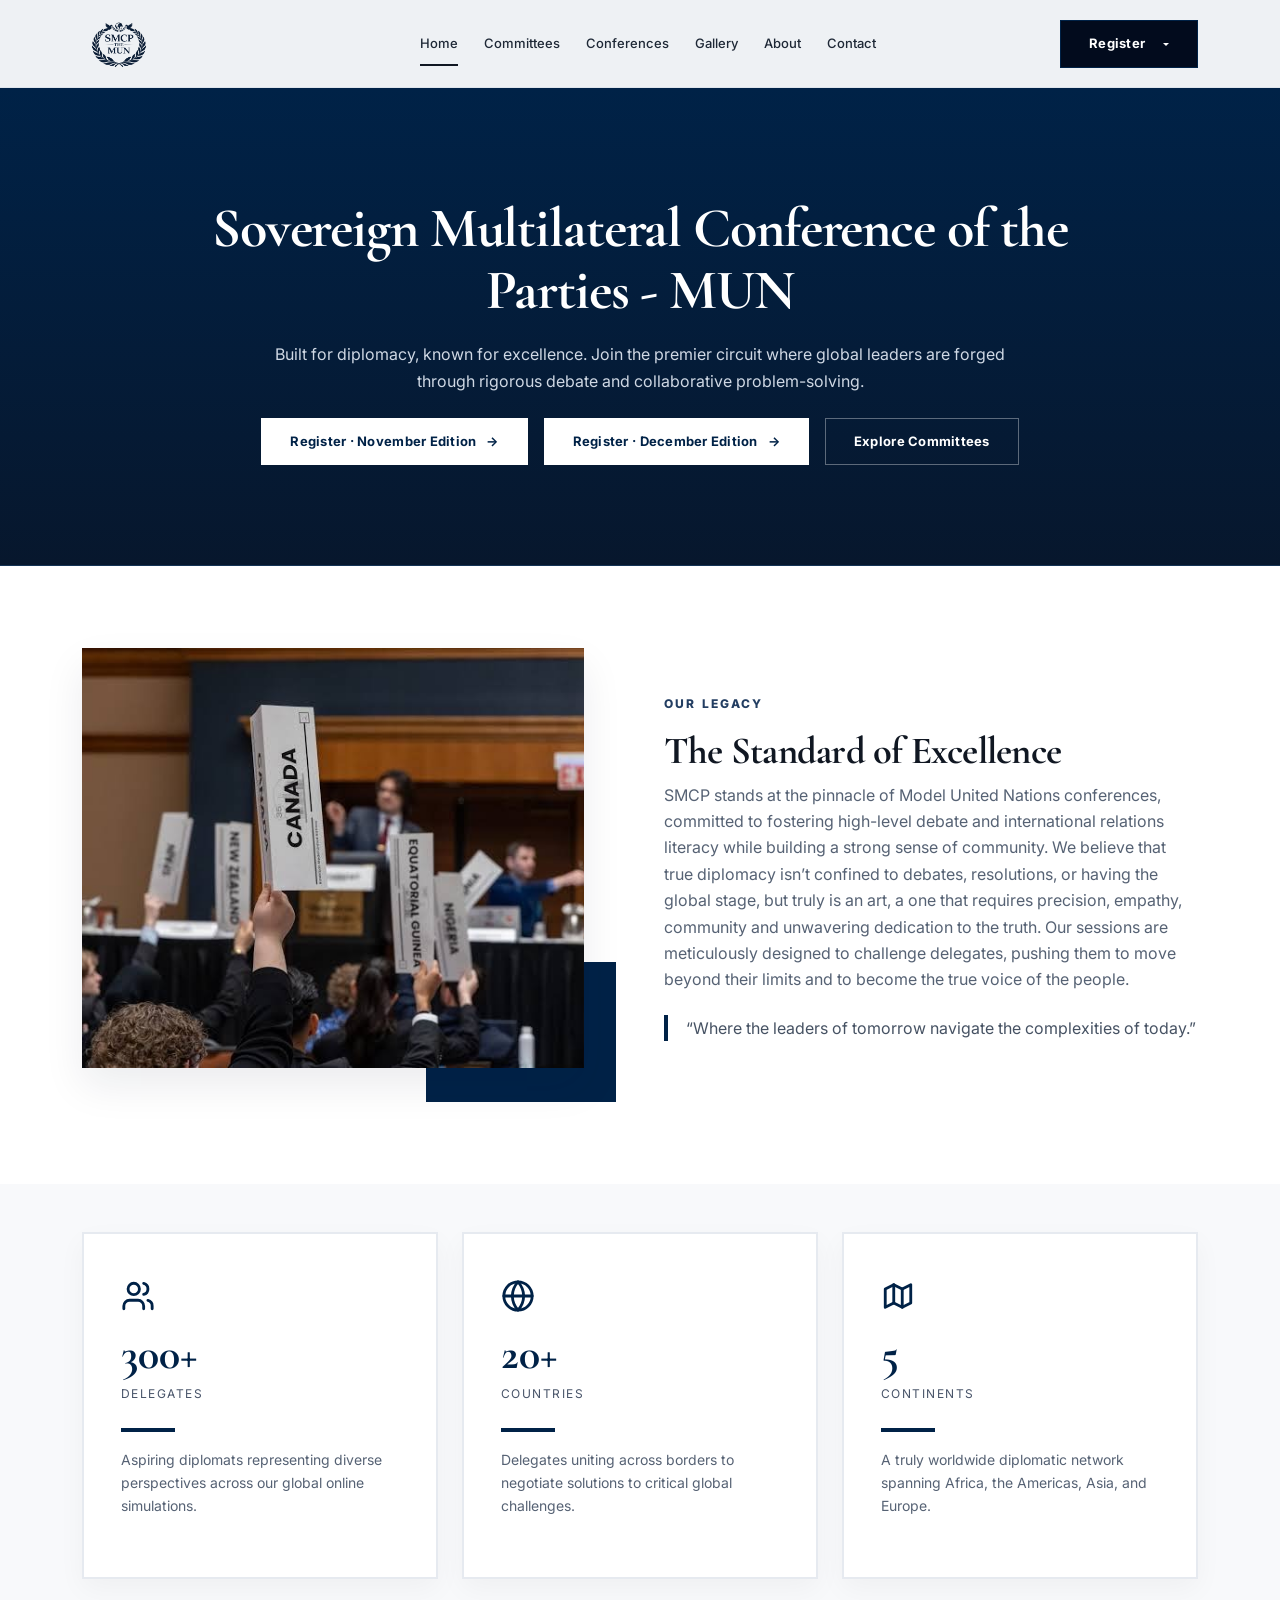
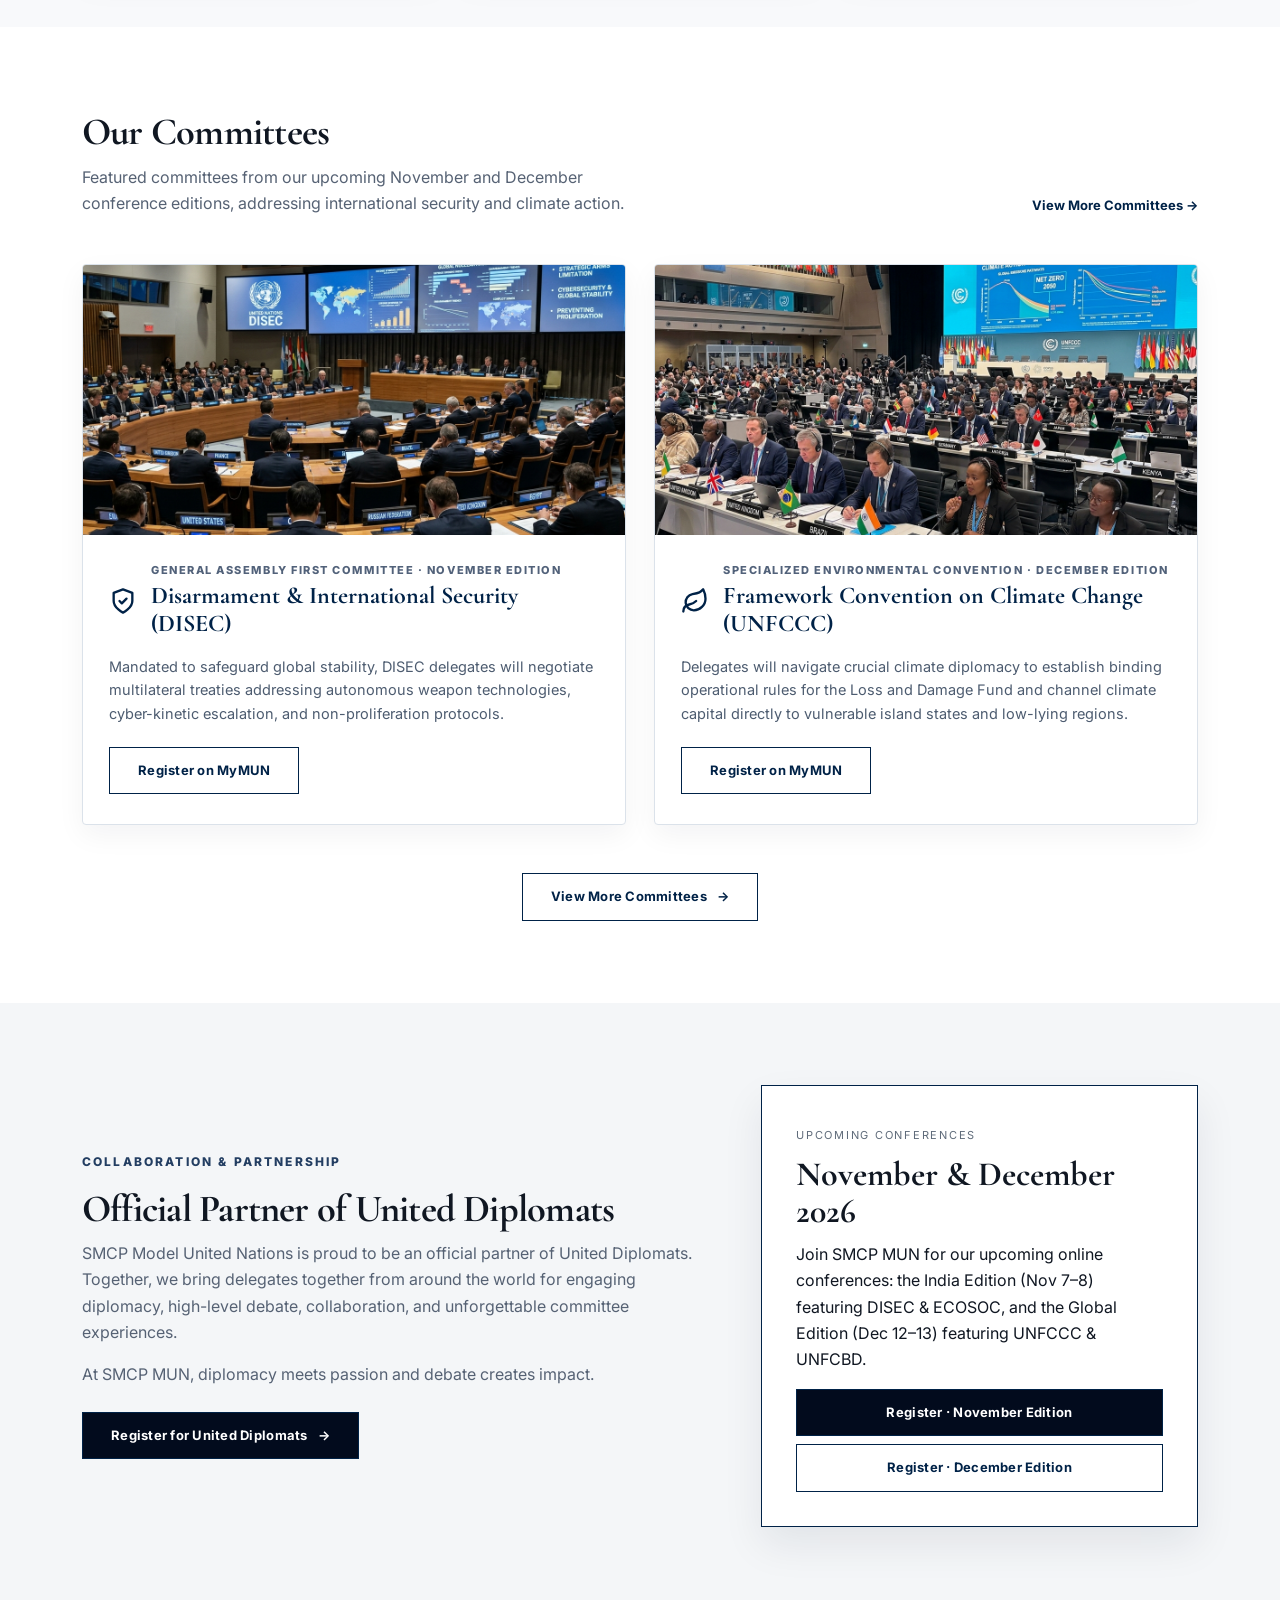
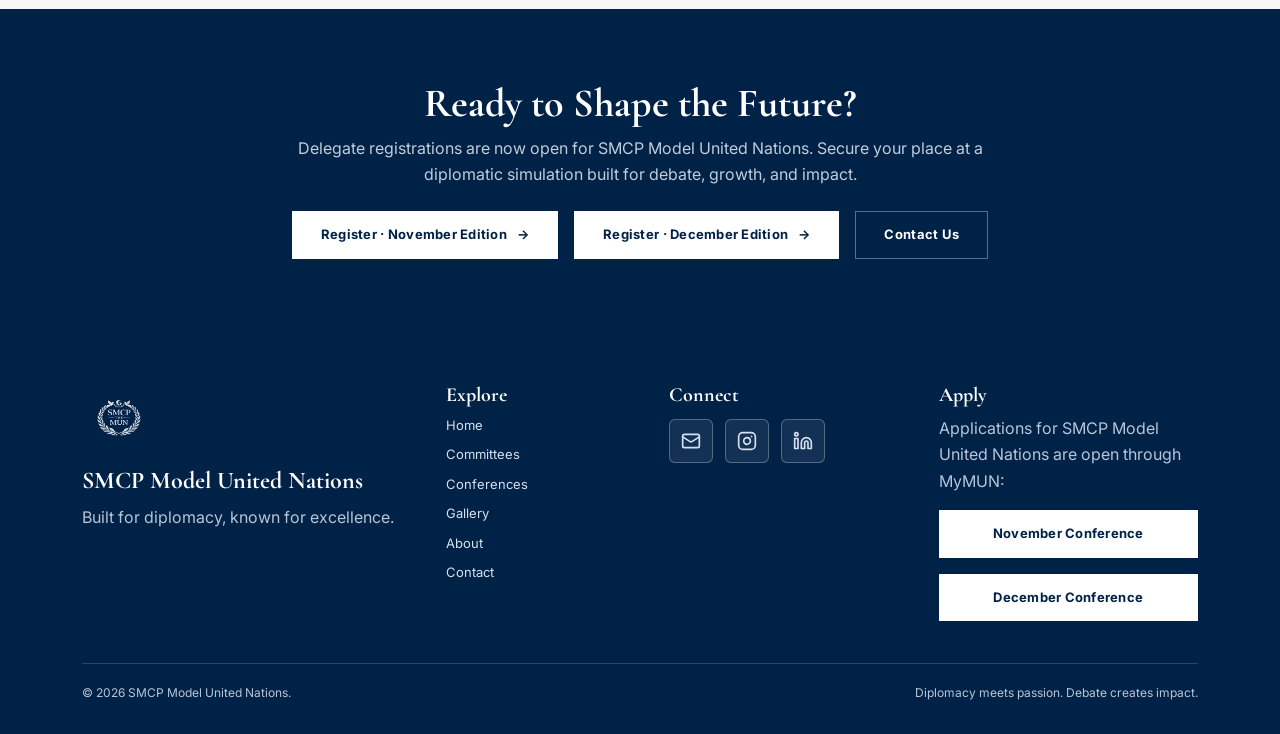
==== commit 9117ac41: "feat: add new images and update site imagery across pages" ====
--- a/index.html
+++ b/index.html
@@ -1,5 +1,6 @@
 <!doctype html>
 <html lang="en">
+
 <head>
   <meta charset="utf-8">
   <meta name="viewport" content="width=device-width, initial-scale=1">
@@ -7,20 +8,26 @@
   <meta name="description" content="SMCP Model United Nations, built for diplomacy and known for excellence.">
   <meta name="google-site-verification" content="tyx2vJR6r1amOHzCMaGIBi-c9oE3S2-av8baHcP_JF4">
   <link rel="icon" type="image/x-icon" href="favicon.ico">
+  <link rel="shortcut icon" type="image/x-icon" href="favicon.ico">
+  <link rel="icon" type="image/png" sizes="48x48" href="assets/favicon-48x48.png">
   <link rel="icon" type="image/png" sizes="32x32" href="assets/favicon-32x32.png">
   <link rel="icon" type="image/png" sizes="16x16" href="assets/favicon-16x16.png">
+  <link rel="icon" type="image/png" sizes="192x192" href="assets/icon-192.png">
+  <link rel="icon" type="image/png" sizes="512x512" href="assets/icon-512.png">
   <link rel="apple-touch-icon" sizes="180x180" href="assets/apple-touch-icon.png">
   <link rel="manifest" href="site.webmanifest">
   <meta name="theme-color" content="#002247">
+  <meta name="thumbnail" content="https://smcpmun.org/assets/og-preview.png">
 
   <!-- Open Graph / Facebook / WhatsApp / LinkedIn -->
   <meta property="og:type" content="website">
-  <meta property="og:url" content="https://jayjofficial.github.io/SMCP/">
+  <meta property="og:url" content="https://smcpmun.org/">
   <meta property="og:site_name" content="SMCP Model United Nations">
   <meta property="og:title" content="SMCP Model United Nations | Built for Diplomacy">
-  <meta property="og:description" content="Built for diplomacy, known for excellence. Join the premier circuit where global leaders are forged through rigorous debate.">
-  <meta property="og:image" content="https://jayjofficial.github.io/SMCP/assets/og-preview.png">
-  <meta property="og:image:secure_url" content="https://jayjofficial.github.io/SMCP/assets/og-preview.png">
+  <meta property="og:description"
+    content="Built for diplomacy, known for excellence. Join the premier circuit where global leaders are forged through rigorous debate.">
+  <meta property="og:image" content="https://smcpmun.org/assets/og-preview.png">
+  <meta property="og:image:secure_url" content="https://smcpmun.org/assets/og-preview.png">
   <meta property="og:image:type" content="image/png">
   <meta property="og:image:width" content="1200">
   <meta property="og:image:height" content="630">
@@ -28,255 +35,389 @@
 
   <!-- Twitter / X -->
   <meta name="twitter:card" content="summary_large_image">
-  <meta name="twitter:url" content="https://jayjofficial.github.io/SMCP/">
+  <meta name="twitter:url" content="https://smcpmun.org/">
   <meta name="twitter:title" content="SMCP Model United Nations | Built for Diplomacy">
-  <meta name="twitter:description" content="Built for diplomacy, known for excellence. Join the premier circuit where global leaders are forged through rigorous debate.">
-  <meta name="twitter:image" content="https://jayjofficial.github.io/SMCP/assets/og-preview.png">
+  <meta name="twitter:description"
+    content="Built for diplomacy, known for excellence. Join the premier circuit where global leaders are forged through rigorous debate.">
+  <meta name="twitter:image" content="https://smcpmun.org/assets/og-preview.png">
   <meta name="twitter:image:alt" content="SMCP Model United Nations Logo">
 
-  <link rel="image_src" href="https://jayjofficial.github.io/SMCP/assets/og-preview.png">
-  <link rel="canonical" href="https://jayjofficial.github.io/SMCP/">
+  <link rel="image_src" href="https://smcpmun.org/assets/og-preview.png">
+  <link rel="canonical" href="https://smcpmun.org/">
   <link href="https://cdn.jsdelivr.net/npm/bootstrap@5.3.3/dist/css/bootstrap.min.css" rel="stylesheet">
   <link rel="preconnect" href="https://fonts.googleapis.com">
   <link rel="preconnect" href="https://fonts.gstatic.com" crossorigin>
-  <link href="https://fonts.googleapis.com/css2?family=Cormorant+Garamond:wght@600;700&family=Inter:wght@400;500;600;700;800&display=swap" rel="stylesheet">
+  <link
+    href="https://fonts.googleapis.com/css2?family=Cormorant+Garamond:wght@600;700&family=Inter:wght@400;500;600;700;800&display=swap"
+    rel="stylesheet">
   <link rel="stylesheet" href="assets/css/styles.css">
+
+  <!-- Structured Data / Schema.org (Google Search Logo & Knowledge Panel) -->
+  <script type="application/ld+json">
+  {
+    "@context": "https://schema.org",
+    "@type": "Organization",
+    "name": "SMCP Model United Nations",
+    "alternateName": ["SMCP MUN", "Sovereign Multilateral Conference of the Parties"],
+    "url": "https://smcpmun.org/",
+    "logo": "https://smcpmun.org/assets/icon-512.png",
+    "image": "https://smcpmun.org/assets/og-preview.png",
+    "description": "Sovereign Multilateral Conference of the Parties - Model United Nations. Built for diplomacy, known for excellence.",
+    "sameAs": [
+      "https://mymun.com/conferences/smcp-mun-november-2026",
+      "https://mymun.com/conferences/smcp-mun-second-edition-2026/apply",
+      "https://www.instagram.com/smcpmun/",
+      "https://www.linkedin.com/in/smcp-the-mun-230759407/"
+    ]
+  }
+  </script>
+  <script type="application/ld+json">
+  {
+    "@context": "https://schema.org",
+    "@type": "WebSite",
+    "name": "SMCP Model United Nations",
+    "alternateName": "SMCP MUN",
+    "url": "https://smcpmun.org/"
+  }
+  </script>
 </head>
+
 <body>
-<header class="site-header">
-  <nav class="navbar navbar-expand-lg w-100 py-0">
-    <div class="container-xl d-flex align-items-center">
-      <a class="navbar-brand py-0" href="index.html"><img class="site-logo" src="assets/logo-light.png" alt="SMCP MUN logo"></a>
-      <button class="navbar-toggler mobile-toggler" type="button" data-bs-toggle="collapse" data-bs-target="#mainNav" aria-controls="mainNav" aria-expanded="false" aria-label="Toggle navigation"><span></span><span></span><span></span></button>
-      <div class="collapse navbar-collapse" id="mainNav">
-        <ul class="navbar-nav mx-auto align-items-lg-center"><li class="nav-item"><a class="nav-link active" href="index.html">Home</a></li>
-<li class="nav-item"><a class="nav-link " href="committees.html">Committees</a></li>
-<li class="nav-item"><a class="nav-link " href="conferences.html">Conferences</a></li>
-<li class="nav-item"><a class="nav-link " href="gallery.html">Gallery</a></li>
-<!-- <li class="nav-item"><a class="nav-link " href="team.html">Team</a></li> -->
-<li class="nav-item"><a class="nav-link " href="about.html">About</a></li>
-<li class="nav-item"><a class="nav-link " href="contact.html">Contact</a></li></ul>
-        <div class="register-slot dropdown">
-          <button class="btn-smcp dropdown-toggle" type="button" id="registerNavDropdown" data-bs-toggle="dropdown" aria-expanded="false">
-            Register
-          </button>
-          <ul class="dropdown-menu dropdown-menu-end register-dropdown-menu" aria-labelledby="registerNavDropdown">
-            <li><span class="dropdown-header">Select Conference Edition</span></li>
-            <li><a class="dropdown-item" href="https://mymun.com/conferences/smcp-mun-november-2026" target="_blank" rel="noopener">
-              <strong>November Edition</strong>
-              <small class="d-block text-muted">Nov 7–8, 2026 · Online (DISEC &amp; ECOSOC)</small>
-            </a></li>
-            <li><hr class="dropdown-divider"></li>
-            <li><a class="dropdown-item" href="https://mymun.com/conferences/smcp-mun-second-edition-2026/apply" target="_blank" rel="noopener">
-              <strong>December Edition</strong>
-              <small class="d-block text-muted">Dec 12–13, 2026 · Online (UNFCCC &amp; UNFCBD)</small>
-            </a></li>
+  <header class="site-header">
+    <nav class="navbar navbar-expand-lg w-100 py-0">
+      <div class="container-xl d-flex align-items-center">
+        <a class="navbar-brand py-0" href="index.html"><img class="site-logo" src="assets/logo-light.png"
+            alt="SMCP MUN logo"></a>
+        <button class="navbar-toggler mobile-toggler" type="button" data-bs-toggle="collapse" data-bs-target="#mainNav"
+          aria-controls="mainNav" aria-expanded="false"
+          aria-label="Toggle navigation"><span></span><span></span><span></span></button>
+        <div class="collapse navbar-collapse" id="mainNav">
+          <ul class="navbar-nav mx-auto align-items-lg-center">
+            <li class="nav-item"><a class="nav-link active" href="index.html">Home</a></li>
+            <li class="nav-item"><a class="nav-link " href="committees.html">Committees</a></li>
+            <li class="nav-item"><a class="nav-link " href="conferences.html">Conferences</a></li>
+            <li class="nav-item"><a class="nav-link " href="gallery.html">Gallery</a></li>
+            <!-- <li class="nav-item"><a class="nav-link " href="team.html">Team</a></li> -->
+            <li class="nav-item"><a class="nav-link " href="about.html">About</a></li>
+            <li class="nav-item"><a class="nav-link " href="contact.html">Contact</a></li>
           </ul>
-        </div>
-      </div>
+          <div class="register-slot dropdown">
+            <button class="btn-smcp dropdown-toggle" type="button" id="registerNavDropdown" data-bs-toggle="dropdown"
+              aria-expanded="false">
+              Register
+            </button>
+            <ul class="dropdown-menu dropdown-menu-end register-dropdown-menu" aria-labelledby="registerNavDropdown">
+              <li><span class="dropdown-header">Select Conference Edition</span></li>
+              <li><a class="dropdown-item" href="https://mymun.com/conferences/smcp-mun-november-2026" target="_blank"
+                  rel="noopener">
+                  <strong>November Edition</strong>
+                  <small class="d-block text-muted">Nov 7–8, 2026 · Online (DISEC &amp; ECOSOC)</small>
+                </a></li>
+              <li>
+                <hr class="dropdown-divider">
+              </li>
+              <li><a class="dropdown-item" href="https://mymun.com/conferences/smcp-mun-second-edition-2026/apply"
+                  target="_blank" rel="noopener">
+                  <strong>December Edition</strong>
+                  <small class="d-block text-muted">Dec 12–13, 2026 · Online (UNFCCC &amp; UNFCBD)</small>
+                </a></li>
+            </ul>
+          </div>
+        </div>
+      </div>
+    </nav>
+  </header>
+  <main>
+    <section class="hero">
+      <div class="container-xl">
+        <h1>Sovereign Multilateral Conference of the Parties - MUN</h1>
+        <p>Built for diplomacy, known for excellence. Join the premier circuit where global leaders are forged through
+          rigorous debate and collaborative problem-solving.</p>
+        <div class="d-flex justify-content-center gap-3 flex-wrap mt-4">
+          <a class="btn-smcp light" href="https://mymun.com/conferences/smcp-mun-november-2026" target="_blank"
+            rel="noopener">Register · November Edition <span>→</span></a>
+          <a class="btn-smcp light" href="https://mymun.com/conferences/smcp-mun-second-edition-2026/apply"
+            target="_blank" rel="noopener">Register · December Edition <span>→</span></a>
+          <a class="btn-outline-smcp light-outline" href="committees.html">Explore Committees</a>
+        </div>
+      </div>
+    </section>
+    <section class="section legacy-section">
+      <div class="container-xl">
+        <div class="row align-items-center g-5">
+          <div class="col-lg-6">
+            <div class="legacy-img-wrap"><img class="legacy-img" src="assets/img/mun-placards-voting.jpg"
+                alt="Model United Nations delegates raising placards during voting procedure"></div>
+          </div>
+          <div class="col-lg-6">
+            <div class="eyebrow">Our Legacy</div>
+            <h2 class="section-title-sm">The Standard of Excellence</h2>
+            <p class="muted">SMCP stands at the pinnacle of Model United Nations conferences, committed to fostering
+              high-level debate and international relations literacy while building a strong sense of community. We
+              believe that true diplomacy isn’t confined to debates, resolutions, or having the global stage, but truly
+              is an art, a one that requires precision, empathy, community and unwavering dedication to the truth. Our
+              sessions are meticulously designed to challenge delegates, pushing them to move beyond their limits and to
+              become the true voice of the people.</p>
+            <p class="quote-line">“Where the leaders of tomorrow navigate the complexities of today.”</p>
+          </div>
+        </div>
+      </div>
+    </section>
+    <section class="stats-band section py-5">
+      <div class="container-xl">
+        <div class="row g-4">
+          <div class="col-md-4">
+            <div class="stat-card">
+              <div class="stat-icon" aria-label="Delegates icon">
+                <svg class="stat-svg" viewBox="0 0 24 24" fill="none" stroke="currentColor" stroke-width="2"
+                  stroke-linecap="round" stroke-linejoin="round" aria-hidden="true">
+                  <path d="M16 21v-2a4 4 0 0 0-4-4H6a4 4 0 0 0-4 4v2" />
+                  <circle cx="9" cy="7" r="4" />
+                  <path d="M22 21v-2a4 4 0 0 0-3-3.87" />
+                  <path d="M16 3.13a4 4 0 0 1 0 7.75" />
+                </svg>
+              </div>
+              <div class="stat-num">300+</div>
+              <div class="stat-label">Delegates</div>
+              <div class="stat-line"></div>
+              <p class="small muted mt-3">Aspiring diplomats representing diverse perspectives across our global online
+                simulations.</p>
+            </div>
+          </div>
+          <div class="col-md-4">
+            <div class="stat-card">
+              <div class="stat-icon" aria-label="Countries icon">
+                <svg class="stat-svg" viewBox="0 0 24 24" fill="none" stroke="currentColor" stroke-width="2"
+                  stroke-linecap="round" stroke-linejoin="round" aria-hidden="true">
+                  <circle cx="12" cy="12" r="10" />
+                  <line x1="2" y1="12" x2="22" y2="12" />
+                  <path
+                    d="M12 2a15.3 15.3 0 0 1 4 10 15.3 15.3 0 0 1-4 10 15.3 15.3 0 0 1-4-10 15.3 15.3 0 0 1 4-10z" />
+                </svg>
+              </div>
+              <div class="stat-num">20+</div>
+              <div class="stat-label">Countries</div>
+              <div class="stat-line"></div>
+              <p class="small muted mt-3">Delegates uniting across borders to negotiate solutions to critical global
+                challenges.</p>
+            </div>
+          </div>
+          <div class="col-md-4">
+            <div class="stat-card">
+              <div class="stat-icon" aria-label="Continents icon">
+                <svg class="stat-svg" viewBox="0 0 24 24" fill="none" stroke="currentColor" stroke-width="2"
+                  stroke-linecap="round" stroke-linejoin="round" aria-hidden="true">
+                  <path d="M3 7l6-3 6 3 6-3v13l-6 3-6-3-6 3V7z" />
+                  <path d="M9 4v13" />
+                  <path d="M15 7v13" />
+                </svg>
+              </div>
+              <div class="stat-num">5</div>
+              <div class="stat-label">Continents</div>
+              <div class="stat-line"></div>
+              <p class="small muted mt-3">A truly worldwide diplomatic network spanning Africa, the Americas, Asia, and
+                Europe.</p>
+            </div>
+          </div>
+        </div>
+      </div>
+    </section>
+    <section class="section">
+      <div class="container-xl">
+        <div class="d-flex justify-content-between align-items-end flex-wrap gap-3 mb-5">
+          <div>
+            <h2 class="section-title-sm mb-2">Our Committees</h2>
+            <p class="muted mb-0 max-560">Featured committees from our upcoming November and December conference
+              editions, addressing international security and climate action.</p>
+          </div>
+          <a class="view-link" href="committees.html">View More Committees <span>→</span></a>
+        </div>
+        <div class="committee-detail-grid">
+          <!-- Committee 1: DISEC (November Edition) -->
+          <article class="committee-detail-card" id="disec">
+            <div class="committee-card-media" tabindex="0" role="button" aria-label="Toggle DISEC agenda view">
+              <img class="committee-card-img" src="assets/img/committee-disec.jpg"
+                alt="Disarmament and International Security Committee (DISEC) chamber" loading="lazy">
+              <div class="committee-agenda-overlay">
+                <span class="agenda-kicker">Official Committee Agenda</span>
+                <h3 class="agenda-headline">Mitigating the Proliferation of Lethal Autonomous Weapon Systems (LAWS) and
+                  Regulating Artificial Intelligence in Modern Warfare</h3>
+                <span class="agenda-conference-badge">November Edition · Online · Nov 7–8, 2026</span>
+              </div>
+            </div>
+            <div class="committee-card-body">
+              <div class="committee-card-head">
+                <div class="committee-icon" aria-label="DISEC Shield Icon">
+                  <svg class="committee-svg" viewBox="0 0 24 24" fill="none" stroke="currentColor" stroke-width="2"
+                    stroke-linecap="round" stroke-linejoin="round" aria-hidden="true">
+                    <path d="M12 22s8-4 8-10V5l-8-3-8 3v7c0 6 8 10 8 10z" />
+                    <path d="M9 12l2 2 4-4" />
+                  </svg>
+                </div>
+                <div>
+                  <div class="committee-meta">General Assembly First Committee · November Edition</div>
+                  <h2>Disarmament &amp; International Security (DISEC)</h2>
+                </div>
+              </div>
+              <p class="committee-desc">Mandated to safeguard global stability, DISEC delegates will negotiate
+                multilateral treaties addressing autonomous weapon technologies, cyber-kinetic escalation, and
+                non-proliferation protocols.</p>
+              <a class="btn-outline-smcp" href="https://mymun.com/conferences/smcp-mun-november-2026" target="_blank"
+                rel="noopener">Register on MyMUN</a>
+            </div>
+          </article>
+
+          <!-- Committee 2: UNFCCC (December Edition) -->
+          <article class="committee-detail-card" id="unfccc">
+            <div class="committee-card-media" tabindex="0" role="button" aria-label="Toggle UNFCCC agenda view">
+              <img class="committee-card-img" src="assets/img/committee-unfccc.jpg"
+                alt="United Nations Framework Convention on Climate Change (UNFCCC) plenary" loading="lazy">
+              <div class="committee-agenda-overlay">
+                <span class="agenda-kicker">Official Committee Agenda</span>
+                <h3 class="agenda-headline">Operationalizing the Loss and Damage Fund and Accelerating Climate Resilient
+                  Infrastructure Financing</h3>
+                <span class="agenda-conference-badge">December Edition · Online · Dec 12–13, 2026</span>
+              </div>
+            </div>
+            <div class="committee-card-body">
+              <div class="committee-card-head">
+                <div class="committee-icon" aria-label="UNFCCC Climate Leaf Icon">
+                  <svg class="committee-svg" viewBox="0 0 24 24" fill="none" stroke="currentColor" stroke-width="2"
+                    stroke-linecap="round" stroke-linejoin="round" aria-hidden="true">
+                    <path d="M11 20A7 7 0 0 1 9.8 6.1C15.5 5 17 4.48 19 2c1 2 2 4.18 2 8 0 5.5-4.78 10-10 10Z" />
+                    <path d="M2 21c0-3 1.85-5.36 5.08-6C9.5 14.52 12 13 13 12" />
+                  </svg>
+                </div>
+                <div>
+                  <div class="committee-meta">Specialized Environmental Convention · December Edition</div>
+                  <h2>Framework Convention on Climate Change (UNFCCC)</h2>
+                </div>
+              </div>
+              <p class="committee-desc">Delegates will navigate crucial climate diplomacy to establish binding
+                operational rules for the Loss and Damage Fund and channel climate capital directly to vulnerable island
+                states and low-lying regions.</p>
+              <a class="btn-outline-smcp" href="https://mymun.com/conferences/smcp-mun-second-edition-2026/apply"
+                target="_blank" rel="noopener">Register on MyMUN</a>
+            </div>
+          </article>
+        </div>
+        <div class="text-center mt-5">
+          <a class="btn-outline-smcp" href="committees.html">View More Committees <span>→</span></a>
+        </div>
+      </div>
+    </section>
+    <section class="section section-soft" id="conferences">
+      <div class="container-xl">
+        <div class="row g-5 align-items-center">
+          <div class="col-lg-7">
+            <div class="eyebrow">Collaboration &amp; Partnership</div>
+            <h2 class="section-title-sm">Official Partner of United Diplomats</h2>
+            <p class="muted">SMCP Model United Nations is proud to be an official partner of United Diplomats. Together,
+              we bring delegates together from around the world for engaging diplomacy, high-level debate,
+              collaboration, and unforgettable committee experiences.</p>
+            <p class="muted">At SMCP MUN, diplomacy meets passion and debate creates impact.</p>
+            <div class="mt-4">
+              <a class="btn-smcp" href="https://uniteddiplomats.com/udga" target="_blank" rel="noopener">Register for
+                United Diplomats <span>→</span></a>
+            </div>
+          </div>
+          <div class="col-lg-5">
+            <div class="collab-card">
+              <span>Upcoming Conferences</span>
+              <strong>November &amp; December 2026</strong>
+              <p>Join SMCP MUN for our upcoming online conferences: the India Edition (Nov 7–8) featuring DISEC &amp;
+                ECOSOC, and the Global Edition (Dec 12–13) featuring UNFCCC &amp; UNFCBD.</p>
+              <div class="d-flex flex-column gap-2 mt-3">
+                <a class="btn-smcp text-center" href="https://mymun.com/conferences/smcp-mun-november-2026"
+                  target="_blank" rel="noopener">Register · November Edition</a>
+                <a class="btn-outline-smcp text-center"
+                  href="https://mymun.com/conferences/smcp-mun-second-edition-2026/apply" target="_blank"
+                  rel="noopener">Register · December Edition</a>
+              </div>
+            </div>
+          </div>
+        </div>
+      </div>
+    </section>
+    <section class="cta-footer">
+      <div class="container-xl">
+        <h2>Ready to Shape the Future?</h2>
+        <p>Delegate registrations are now open for SMCP Model United Nations. Secure your place at a diplomatic
+          simulation built for debate, growth, and impact.</p>
+        <div class="d-flex justify-content-center gap-3 flex-wrap mt-4">
+          <a class="btn-smcp light" href="https://mymun.com/conferences/smcp-mun-november-2026" target="_blank"
+            rel="noopener">Register · November Edition <span>→</span></a>
+          <a class="btn-smcp light" href="https://mymun.com/conferences/smcp-mun-second-edition-2026/apply"
+            target="_blank" rel="noopener">Register · December Edition <span>→</span></a>
+          <a class="btn-outline-smcp light-outline" href="contact.html">Contact Us</a>
+        </div>
+      </div>
+    </section>
+  </main>
+  <footer class="footer">
+    <div class="container-xl">
+      <div class="footer-grid">
+        <div>
+          <img class="footer-logo" src="assets/logo-dark.png" alt="SMCP MUN logo">
+          <h4>SMCP Model United Nations</h4>
+          <p>Built for diplomacy, known for excellence.</p>
+        </div>
+        <div>
+          <h5>Explore</h5>
+          <a href="index.html">Home</a><a href="committees.html">Committees</a><a
+            href="conferences.html">Conferences</a><a
+            href="gallery.html">Gallery</a><!-- <a href="team.html">Team</a> --><a href="about.html">About</a><a
+            href="contact.html">Contact</a>
+        </div>
+        <div>
+          <h5>Connect</h5>
+          <div class="footer-social-links">
+            <a href="mailto:info.smcpmun@gmail.com" class="footer-social-btn"
+              aria-label="Official Email: info.smcpmun@gmail.com" title="Email info.smcpmun@gmail.com">
+              <svg viewBox="0 0 24 24" width="20" height="20" fill="none" stroke="currentColor" stroke-width="2"
+                stroke-linecap="round" stroke-linejoin="round" aria-hidden="true">
+                <rect x="2" y="4" width="20" height="16" rx="2" />
+                <path d="m22 7-8.97 5.7a1.94 1.94 0 0 1-2.06 0L2 7" />
+              </svg>
+            </a>
+            <a href="https://www.instagram.com/smcpmun/" target="_blank" rel="noopener" class="footer-social-btn"
+              aria-label="SMCP Instagram" title="Instagram @smcpmun">
+              <svg viewBox="0 0 24 24" width="20" height="20" fill="none" stroke="currentColor" stroke-width="2"
+                stroke-linecap="round" stroke-linejoin="round" aria-hidden="true">
+                <rect x="2" y="2" width="20" height="20" rx="5" ry="5" />
+                <path d="M16 11.37A4 4 0 1 1 12.63 8 4 4 0 0 1 16 11.37z" />
+                <line x1="17.5" y1="6.5" x2="17.51" y2="6.5" />
+              </svg>
+            </a>
+            <a href="https://www.linkedin.com/in/smcp-the-mun-230759407/" target="_blank" rel="noopener"
+              class="footer-social-btn" aria-label="SMCP LinkedIn Network" title="LinkedIn Network">
+              <svg viewBox="0 0 24 24" width="20" height="20" fill="none" stroke="currentColor" stroke-width="2"
+                stroke-linecap="round" stroke-linejoin="round" aria-hidden="true">
+                <path d="M16 8a6 6 0 0 1 6 6v7h-4v-7a2 2 0 0 0-2-2 2 2 0 0 0-2 2v7h-4v-7a6 6 0 0 1 6-6z" />
+                <rect x="2" y="9" width="4" height="12" />
+                <circle cx="4" cy="4" r="2" />
+              </svg>
+            </a>
+          </div>
+        </div>
+        <div>
+          <h5>Apply</h5>
+          <p>Applications for SMCP Model United Nations are open through MyMUN:</p>
+          <div class="d-flex flex-column gap-2 mt-2">
+            <a class="btn-smcp light text-center" href="https://mymun.com/conferences/smcp-mun-november-2026"
+              target="_blank" rel="noopener">November Conference</a>
+            <a class="btn-smcp light text-center"
+              href="https://mymun.com/conferences/smcp-mun-second-edition-2026/apply" target="_blank"
+              rel="noopener">December Conference</a>
+          </div>
+        </div>
+      </div>
+      <div class="footer-bottom"><span>© <span data-year></span> SMCP Model United Nations.</span><span>Diplomacy meets
+          passion. Debate creates impact.</span></div>
     </div>
-  </nav>
-</header>
-<main>
-  <section class="hero">
-    <div class="container-xl">
-      <h1>Sovereign Multilateral Conference of the Parties - MUN</h1>
-      <p>Built for diplomacy, known for excellence. Join the premier circuit where global leaders are forged through rigorous debate and collaborative problem-solving.</p>
-      <div class="d-flex justify-content-center gap-3 flex-wrap mt-4">
-        <a class="btn-smcp light" href="https://mymun.com/conferences/smcp-mun-november-2026" target="_blank" rel="noopener">Register · November Edition <span>→</span></a>
-        <a class="btn-smcp light" href="https://mymun.com/conferences/smcp-mun-second-edition-2026/apply" target="_blank" rel="noopener">Register · December Edition <span>→</span></a>
-        <a class="btn-outline-smcp light-outline" href="committees.html">Explore Committees</a>
-      </div>
-    </div>
-  </section>
-  <section class="section legacy-section">
-    <div class="container-xl">
-      <div class="row align-items-center g-5">
-        <div class="col-lg-6"><div class="legacy-img-wrap"><img class="legacy-img" src="assets/img/legacy-diplomacy.jpg" alt="Model United Nations delegates drafting international resolutions"></div></div>
-        <div class="col-lg-6"><div class="eyebrow">Our Legacy</div><h2 class="section-title-sm">The Standard of Excellence</h2><p class="muted">SMCP stands at the pinnacle of Model United Nations conferences, committed to fostering high-level debate and international relations literacy while building a strong sense of community. We believe that true diplomacy isn’t confined to debates, resolutions, or having the global stage, but truly is an art, a one that requires precision, empathy, community and unwavering dedication to the truth. Our sessions are meticulously designed to challenge delegates, pushing them to move beyond their limits and to become the true voice of the people.</p><p class="quote-line">“Where the leaders of tomorrow navigate the complexities of today.”</p></div>
-      </div>
-    </div>
-  </section>
-  <section class="stats-band section py-5">
-    <div class="container-xl">
-      <div class="row g-4">
-        <div class="col-md-4">
-          <div class="stat-card">
-            <div class="stat-icon" aria-label="Delegates icon">
-              <svg class="stat-svg" viewBox="0 0 24 24" fill="none" stroke="currentColor" stroke-width="2" stroke-linecap="round" stroke-linejoin="round" aria-hidden="true"><path d="M16 21v-2a4 4 0 0 0-4-4H6a4 4 0 0 0-4 4v2"/><circle cx="9" cy="7" r="4"/><path d="M22 21v-2a4 4 0 0 0-3-3.87"/><path d="M16 3.13a4 4 0 0 1 0 7.75"/></svg>
-            </div>
-            <div class="stat-num">300+</div>
-            <div class="stat-label">Delegates</div>
-            <div class="stat-line"></div>
-            <p class="small muted mt-3">Aspiring diplomats representing diverse perspectives across our global online simulations.</p>
-          </div>
-        </div>
-        <div class="col-md-4">
-          <div class="stat-card">
-            <div class="stat-icon" aria-label="Countries icon">
-              <svg class="stat-svg" viewBox="0 0 24 24" fill="none" stroke="currentColor" stroke-width="2" stroke-linecap="round" stroke-linejoin="round" aria-hidden="true"><circle cx="12" cy="12" r="10"/><line x1="2" y1="12" x2="22" y2="12"/><path d="M12 2a15.3 15.3 0 0 1 4 10 15.3 15.3 0 0 1-4 10 15.3 15.3 0 0 1-4-10 15.3 15.3 0 0 1 4-10z"/></svg>
-            </div>
-            <div class="stat-num">20+</div>
-            <div class="stat-label">Countries</div>
-            <div class="stat-line"></div>
-            <p class="small muted mt-3">Delegates uniting across borders to negotiate solutions to critical global challenges.</p>
-          </div>
-        </div>
-        <div class="col-md-4">
-          <div class="stat-card">
-            <div class="stat-icon" aria-label="Continents icon">
-              <svg class="stat-svg" viewBox="0 0 24 24" fill="none" stroke="currentColor" stroke-width="2" stroke-linecap="round" stroke-linejoin="round" aria-hidden="true"><path d="M3 7l6-3 6 3 6-3v13l-6 3-6-3-6 3V7z"/><path d="M9 4v13"/><path d="M15 7v13"/></svg>
-            </div>
-            <div class="stat-num">5</div>
-            <div class="stat-label">Continents</div>
-            <div class="stat-line"></div>
-            <p class="small muted mt-3">A truly worldwide diplomatic network spanning Africa, the Americas, Asia, and Europe.</p>
-          </div>
-        </div>
-      </div>
-    </div>
-  </section>
-  <section class="section">
-    <div class="container-xl">
-      <div class="d-flex justify-content-between align-items-end flex-wrap gap-3 mb-5">
-        <div>
-          <h2 class="section-title-sm mb-2">Our Committees</h2>
-          <p class="muted mb-0 max-560">Featured committees from our upcoming November and December conference editions, addressing international security and climate action.</p>
-        </div>
-        <a class="view-link" href="committees.html">View More Committees <span>→</span></a>
-      </div>
-      <div class="committee-detail-grid">
-        <!-- Committee 1: DISEC (November Edition) -->
-        <article class="committee-detail-card" id="disec">
-          <div class="committee-card-media" tabindex="0" role="button" aria-label="Toggle DISEC agenda view">
-            <img class="committee-card-img" src="assets/img/committee-disec.jpg" alt="Disarmament and International Security Committee (DISEC) chamber" loading="lazy">
-            <div class="committee-agenda-overlay">
-              <span class="agenda-kicker">Official Committee Agenda</span>
-              <h3 class="agenda-headline">Mitigating the Proliferation of Lethal Autonomous Weapon Systems (LAWS) and Regulating Artificial Intelligence in Modern Warfare</h3>
-              <span class="agenda-conference-badge">November Edition · Online · Nov 7–8, 2026</span>
-            </div>
-          </div>
-          <div class="committee-card-body">
-            <div class="committee-card-head">
-              <div class="committee-icon" aria-label="DISEC Shield Icon">
-                <svg class="committee-svg" viewBox="0 0 24 24" fill="none" stroke="currentColor" stroke-width="2" stroke-linecap="round" stroke-linejoin="round" aria-hidden="true"><path d="M12 22s8-4 8-10V5l-8-3-8 3v7c0 6 8 10 8 10z"/><path d="M9 12l2 2 4-4"/></svg>
-              </div>
-              <div>
-                <div class="committee-meta">General Assembly First Committee · November Edition</div>
-                <h2>Disarmament &amp; International Security (DISEC)</h2>
-              </div>
-            </div>
-            <p class="committee-desc">Mandated to safeguard global stability, DISEC delegates will negotiate multilateral treaties addressing autonomous weapon technologies, cyber-kinetic escalation, and non-proliferation protocols.</p>
-            <a class="btn-outline-smcp" href="https://mymun.com/conferences/smcp-mun-november-2026" target="_blank" rel="noopener">Register on MyMUN</a>
-          </div>
-        </article>
-
-        <!-- Committee 2: UNFCCC (December Edition) -->
-        <article class="committee-detail-card" id="unfccc">
-          <div class="committee-card-media" tabindex="0" role="button" aria-label="Toggle UNFCCC agenda view">
-            <img class="committee-card-img" src="assets/img/committee-unfccc.jpg" alt="United Nations Framework Convention on Climate Change (UNFCCC) plenary" loading="lazy">
-            <div class="committee-agenda-overlay">
-              <span class="agenda-kicker">Official Committee Agenda</span>
-              <h3 class="agenda-headline">Operationalizing the Loss and Damage Fund and Accelerating Climate Resilient Infrastructure Financing</h3>
-              <span class="agenda-conference-badge">December Edition · Online · Dec 12–13, 2026</span>
-            </div>
-          </div>
-          <div class="committee-card-body">
-            <div class="committee-card-head">
-              <div class="committee-icon" aria-label="UNFCCC Climate Leaf Icon">
-                <svg class="committee-svg" viewBox="0 0 24 24" fill="none" stroke="currentColor" stroke-width="2" stroke-linecap="round" stroke-linejoin="round" aria-hidden="true"><path d="M11 20A7 7 0 0 1 9.8 6.1C15.5 5 17 4.48 19 2c1 2 2 4.18 2 8 0 5.5-4.78 10-10 10Z"/><path d="M2 21c0-3 1.85-5.36 5.08-6C9.5 14.52 12 13 13 12"/></svg>
-              </div>
-              <div>
-                <div class="committee-meta">Specialized Environmental Convention · December Edition</div>
-                <h2>Framework Convention on Climate Change (UNFCCC)</h2>
-              </div>
-            </div>
-            <p class="committee-desc">Delegates will navigate crucial climate diplomacy to establish binding operational rules for the Loss and Damage Fund and channel climate capital directly to vulnerable island states and low-lying regions.</p>
-            <a class="btn-outline-smcp" href="https://mymun.com/conferences/smcp-mun-second-edition-2026/apply" target="_blank" rel="noopener">Register on MyMUN</a>
-          </div>
-        </article>
-      </div>
-      <div class="text-center mt-5">
-        <a class="btn-outline-smcp" href="committees.html">View More Committees <span>→</span></a>
-      </div>
-    </div>
-  </section>
-  <section class="section section-soft" id="conferences">
-    <div class="container-xl">
-      <div class="row g-5 align-items-center">
-        <div class="col-lg-7">
-          <div class="eyebrow">Collaboration &amp; Partnership</div>
-          <h2 class="section-title-sm">Official Partner of United Diplomats</h2>
-          <p class="muted">SMCP Model United Nations is proud to be an official partner of United Diplomats. Together, we bring delegates together from around the world for engaging diplomacy, high-level debate, collaboration, and unforgettable committee experiences.</p>
-          <p class="muted">At SMCP MUN, diplomacy meets passion and debate creates impact.</p>
-          <div class="mt-4">
-            <a class="btn-smcp" href="https://uniteddiplomats.com/udga" target="_blank" rel="noopener">Register for United Diplomats <span>→</span></a>
-          </div>
-        </div>
-        <div class="col-lg-5">
-          <div class="collab-card">
-            <span>Upcoming Conferences</span>
-            <strong>November &amp; December 2026</strong>
-            <p>Join SMCP MUN for our upcoming online conferences: the India Edition (Nov 7–8) featuring DISEC &amp; ECOSOC, and the Global Edition (Dec 12–13) featuring UNFCCC &amp; UNFCBD.</p>
-            <div class="d-flex flex-column gap-2 mt-3">
-              <a class="btn-smcp text-center" href="https://mymun.com/conferences/smcp-mun-november-2026" target="_blank" rel="noopener">Register · November Edition</a>
-              <a class="btn-outline-smcp text-center" href="https://mymun.com/conferences/smcp-mun-second-edition-2026/apply" target="_blank" rel="noopener">Register · December Edition</a>
-            </div>
-          </div>
-        </div>
-      </div>
-    </div>
-  </section>
-  <section class="cta-footer">
-    <div class="container-xl">
-      <h2>Ready to Shape the Future?</h2>
-      <p>Delegate registrations are now open for SMCP Model United Nations. Secure your place at a diplomatic simulation built for debate, growth, and impact.</p>
-      <div class="d-flex justify-content-center gap-3 flex-wrap mt-4">
-        <a class="btn-smcp light" href="https://mymun.com/conferences/smcp-mun-november-2026" target="_blank" rel="noopener">Register · November Edition <span>→</span></a>
-        <a class="btn-smcp light" href="https://mymun.com/conferences/smcp-mun-second-edition-2026/apply" target="_blank" rel="noopener">Register · December Edition <span>→</span></a>
-        <a class="btn-outline-smcp light-outline" href="contact.html">Contact Us</a>
-      </div>
-    </div>
-  </section>
-</main>
-<footer class="footer">
-  <div class="container-xl">
-    <div class="footer-grid">
-      <div>
-        <img class="footer-logo" src="assets/logo-dark.png" alt="SMCP MUN logo">
-        <h4>SMCP Model United Nations</h4>
-        <p>Built for diplomacy, known for excellence.</p>
-      </div>
-      <div>
-        <h5>Explore</h5>
-        <a href="index.html">Home</a><a href="committees.html">Committees</a><a href="conferences.html">Conferences</a><a href="gallery.html">Gallery</a><!-- <a href="team.html">Team</a> --><a href="about.html">About</a><a href="contact.html">Contact</a>
-      </div>
-      <div>
-        <h5>Connect</h5>
-        <div class="footer-social-links">
-          <a href="mailto:info.smcpmun@gmail.com" class="footer-social-btn" aria-label="Official Email: info.smcpmun@gmail.com" title="Email info.smcpmun@gmail.com">
-            <svg viewBox="0 0 24 24" width="20" height="20" fill="none" stroke="currentColor" stroke-width="2" stroke-linecap="round" stroke-linejoin="round" aria-hidden="true"><rect x="2" y="4" width="20" height="16" rx="2"/><path d="m22 7-8.97 5.7a1.94 1.94 0 0 1-2.06 0L2 7"/></svg>
-          </a>
-          <a href="https://www.instagram.com/smcpmun/" target="_blank" rel="noopener" class="footer-social-btn" aria-label="SMCP Instagram" title="Instagram @smcpmun">
-            <svg viewBox="0 0 24 24" width="20" height="20" fill="none" stroke="currentColor" stroke-width="2" stroke-linecap="round" stroke-linejoin="round" aria-hidden="true"><rect x="2" y="2" width="20" height="20" rx="5" ry="5"/><path d="M16 11.37A4 4 0 1 1 12.63 8 4 4 0 0 1 16 11.37z"/><line x1="17.5" y1="6.5" x2="17.51" y2="6.5"/></svg>
-          </a>
-          <a href="https://www.linkedin.com/in/smcp-the-mun-230759407/" target="_blank" rel="noopener" class="footer-social-btn" aria-label="SMCP LinkedIn Network" title="LinkedIn Network">
-            <svg viewBox="0 0 24 24" width="20" height="20" fill="none" stroke="currentColor" stroke-width="2" stroke-linecap="round" stroke-linejoin="round" aria-hidden="true"><path d="M16 8a6 6 0 0 1 6 6v7h-4v-7a2 2 0 0 0-2-2 2 2 0 0 0-2 2v7h-4v-7a6 6 0 0 1 6-6z"/><rect x="2" y="9" width="4" height="12"/><circle cx="4" cy="4" r="2"/></svg>
-          </a>
-        </div>
-      </div>
-      <div>
-        <h5>Apply</h5>
-        <p>Applications for SMCP Model United Nations are open through MyMUN:</p>
-        <div class="d-flex flex-column gap-2 mt-2">
-          <a class="btn-smcp light text-center" href="https://mymun.com/conferences/smcp-mun-november-2026" target="_blank" rel="noopener">November Conference</a>
-          <a class="btn-smcp light text-center" href="https://mymun.com/conferences/smcp-mun-second-edition-2026/apply" target="_blank" rel="noopener">December Conference</a>
-        </div>
-      </div>
-    </div>
-    <div class="footer-bottom"><span>© <span data-year></span> SMCP Model United Nations.</span><span>Diplomacy meets passion. Debate creates impact.</span></div>
-  </div>
-</footer>
-<script src="https://cdn.jsdelivr.net/npm/bootstrap@5.3.3/dist/js/bootstrap.bundle.min.js"></script>
-<script src="assets/js/script.js"></script>
-</body></html>+  </footer>
+  <script src="https://cdn.jsdelivr.net/npm/bootstrap@5.3.3/dist/js/bootstrap.bundle.min.js"></script>
+  <script src="assets/js/script.js"></script>
+</body>
+
+</html>
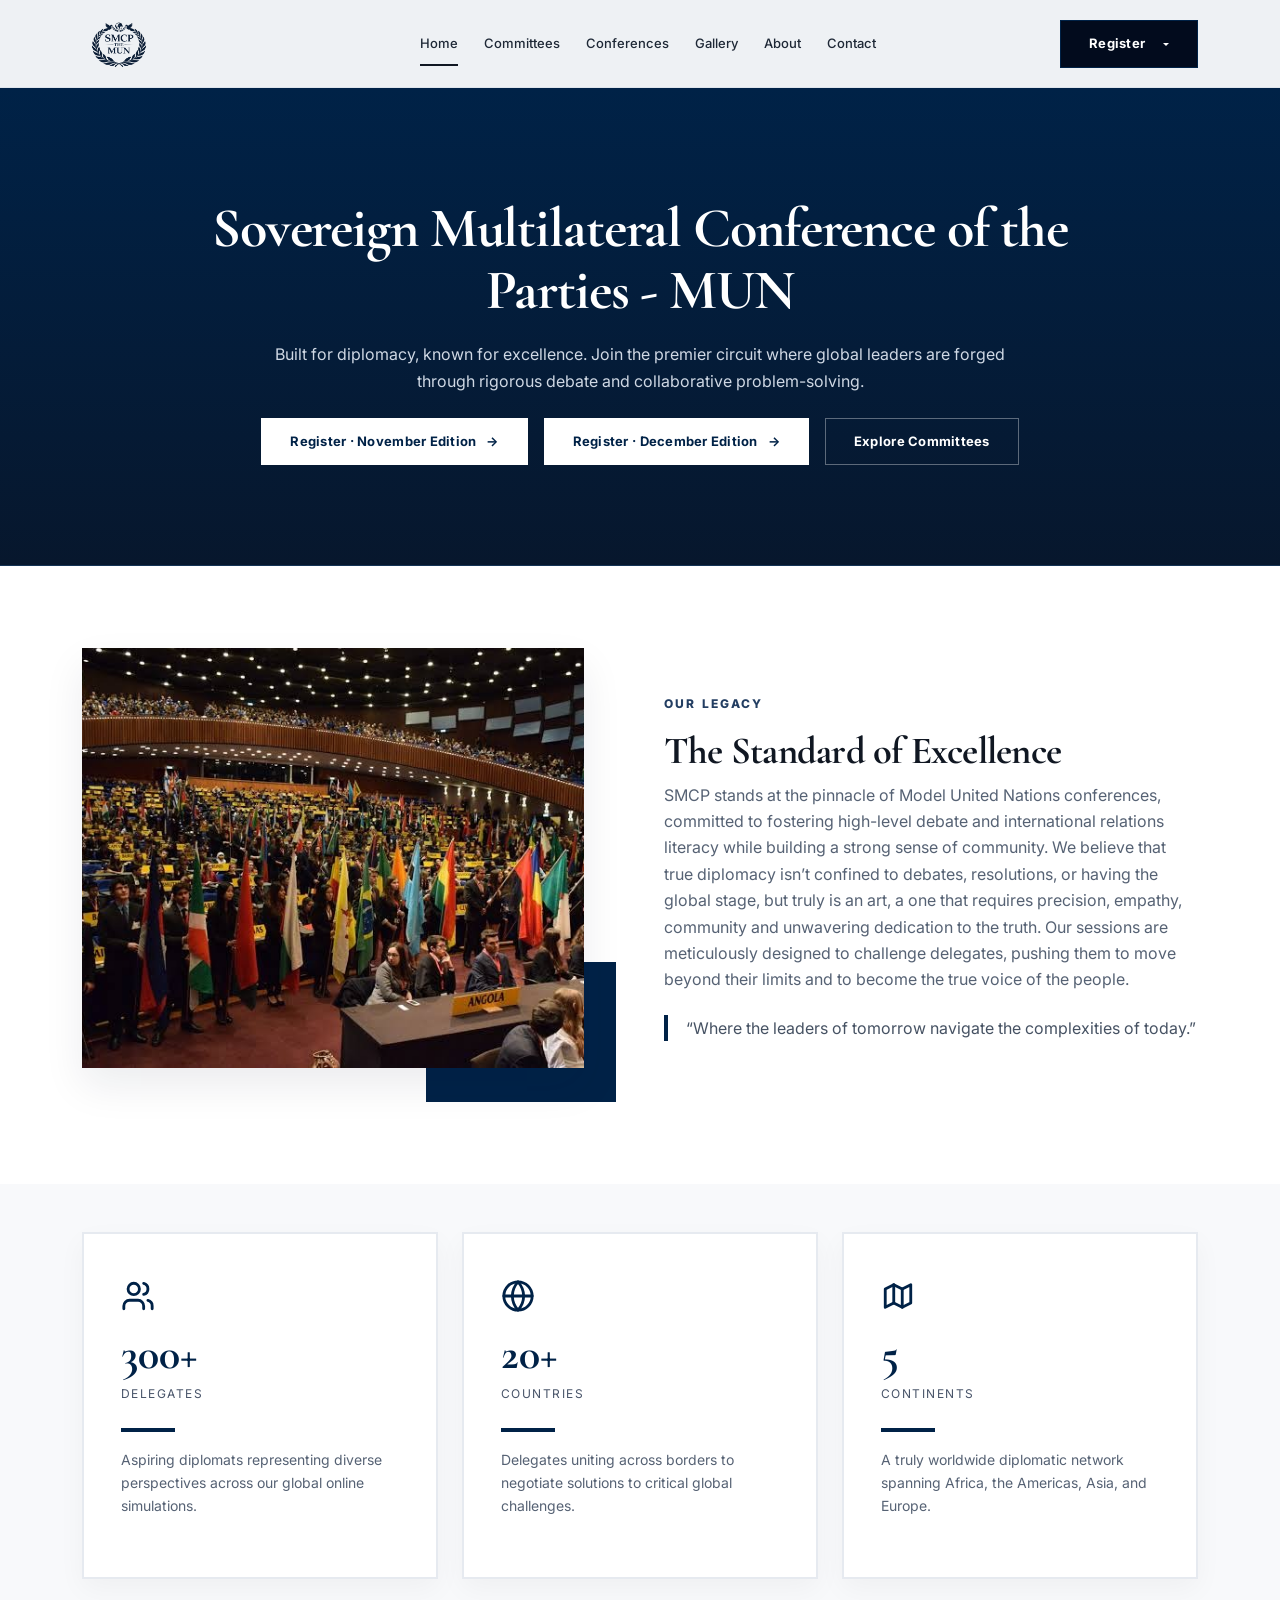
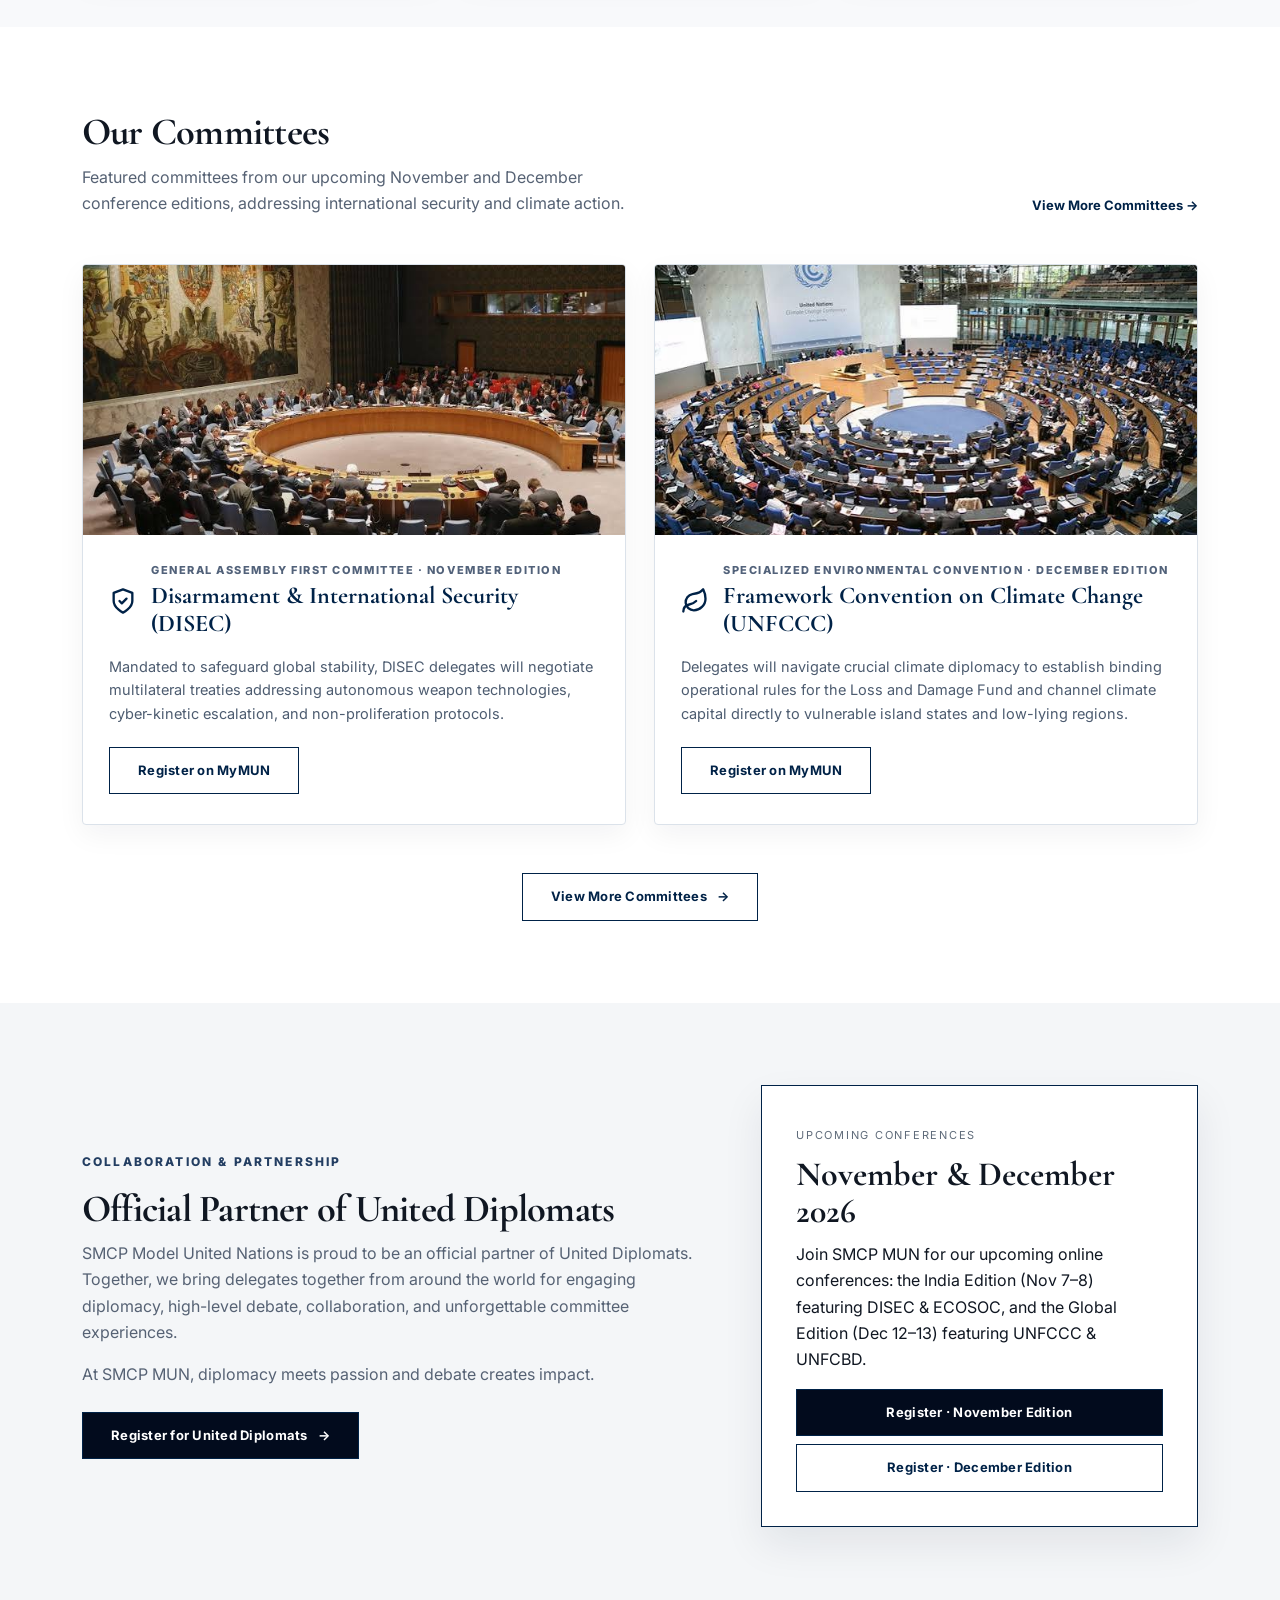
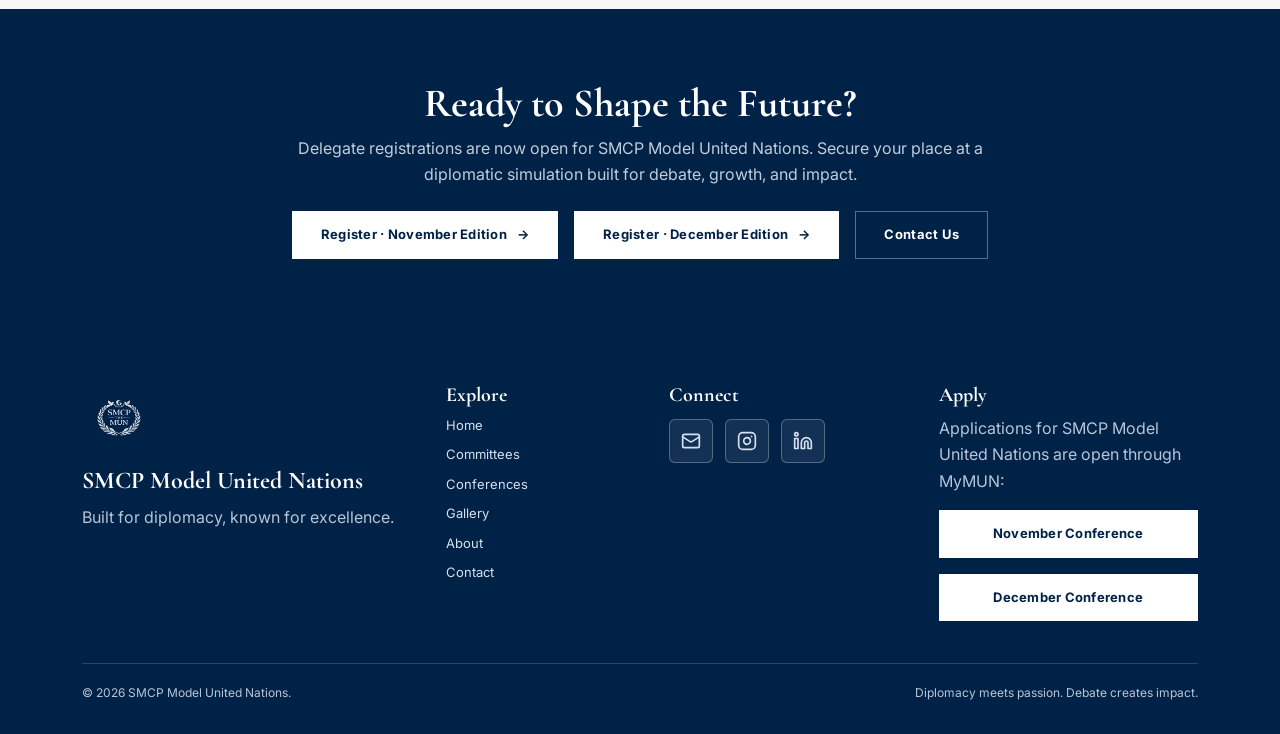
==== commit 66c510dd: "feat: add committee and event images and update legacy section image in index.html" ====
--- a/index.html
+++ b/index.html
@@ -146,8 +146,8 @@
       <div class="container-xl">
         <div class="row align-items-center g-5">
           <div class="col-lg-6">
-            <div class="legacy-img-wrap"><img class="legacy-img" src="assets/img/mun-placards-voting.jpg"
-                alt="Model United Nations delegates raising placards during voting procedure"></div>
+            <div class="legacy-img-wrap"><img class="legacy-img" src="assets/img/mun-parade-nations.jpg"
+                alt="Model United Nations opening ceremony with delegates representing sovereign nations"></div>
           </div>
           <div class="col-lg-6">
             <div class="eyebrow">Our Legacy</div>
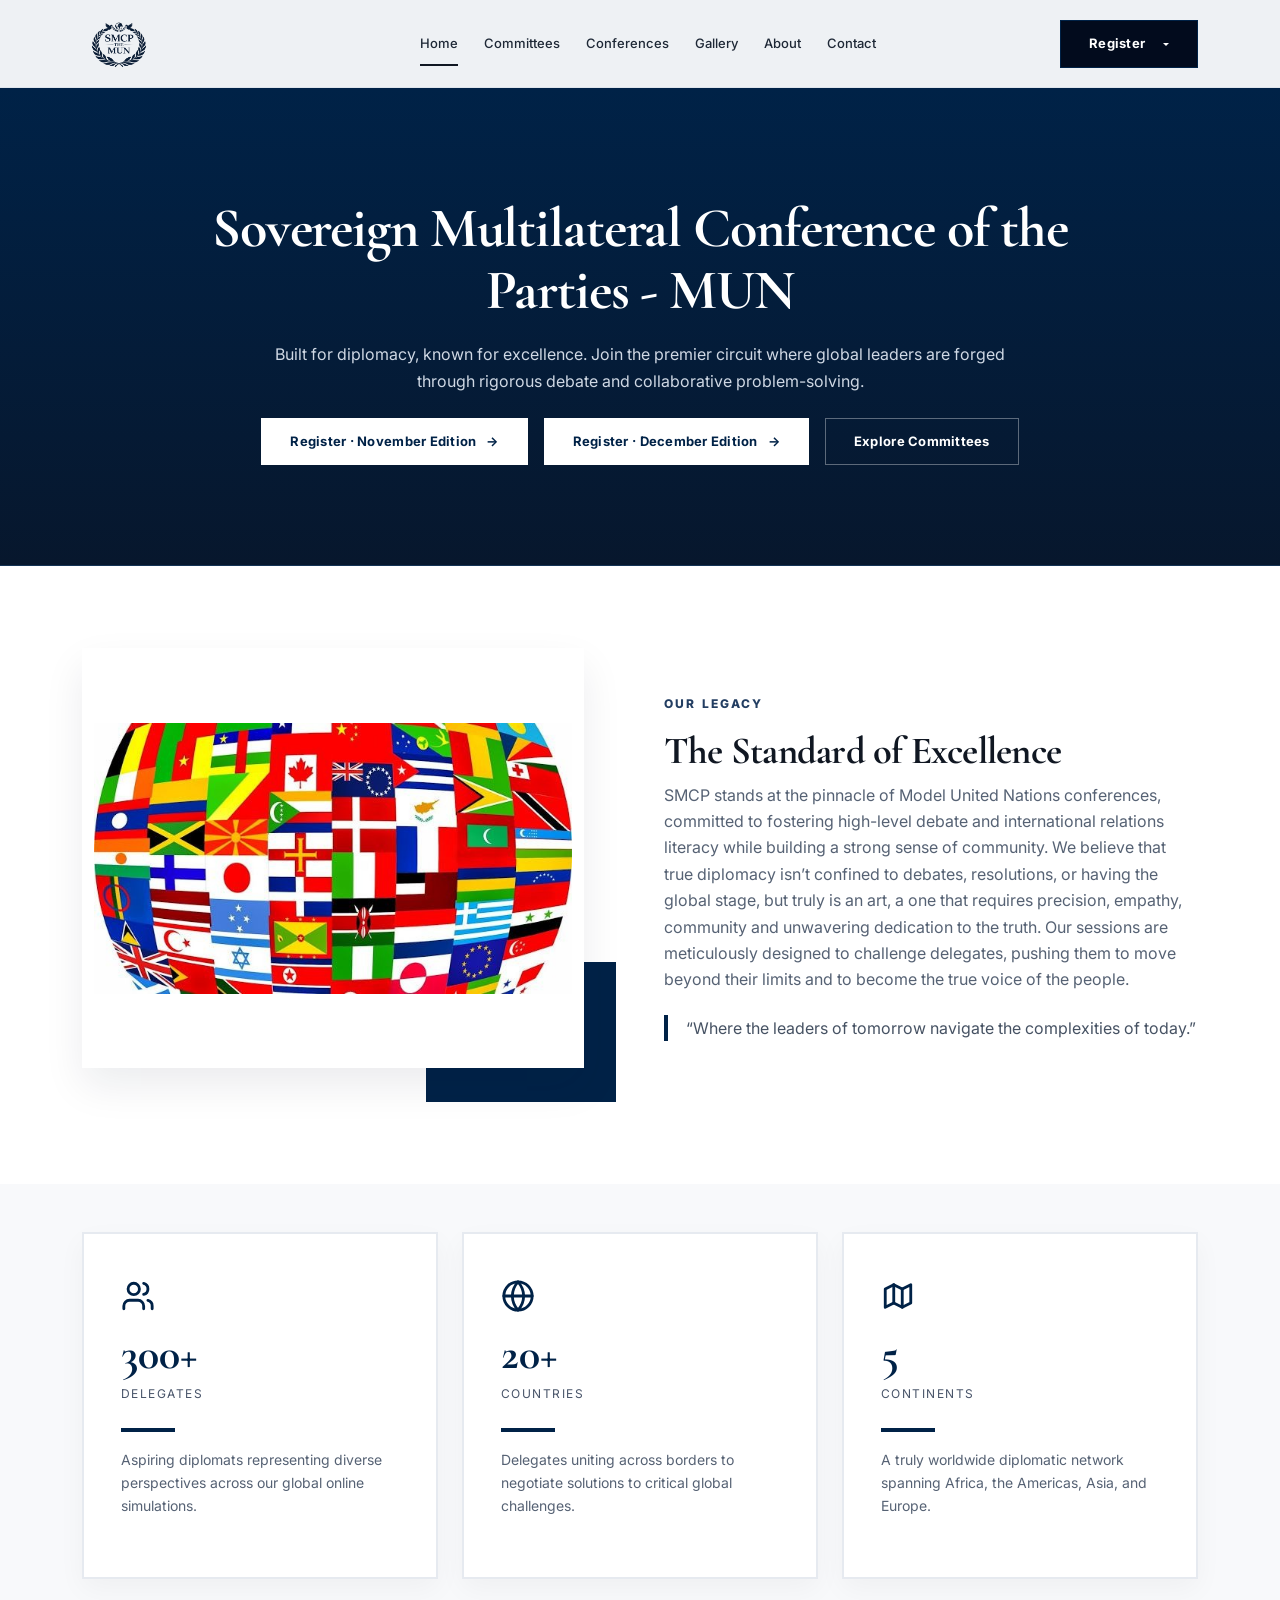
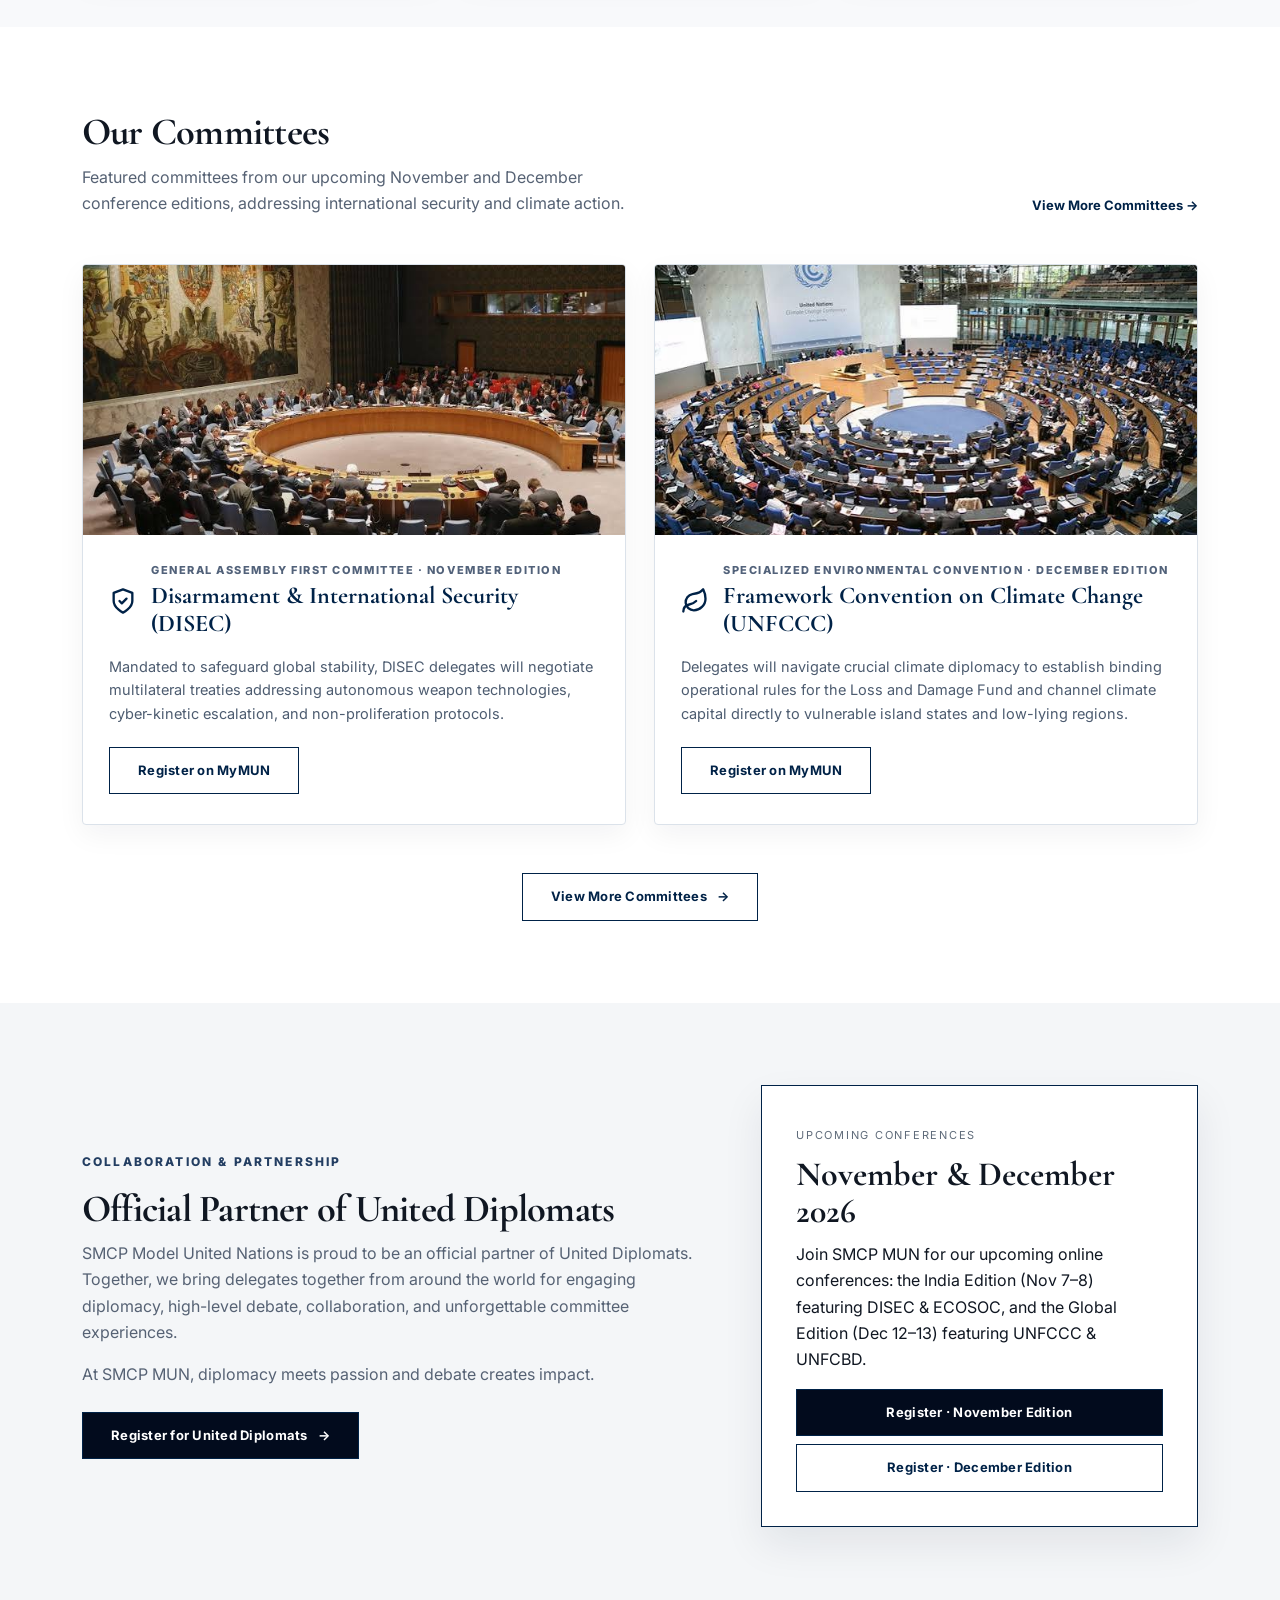
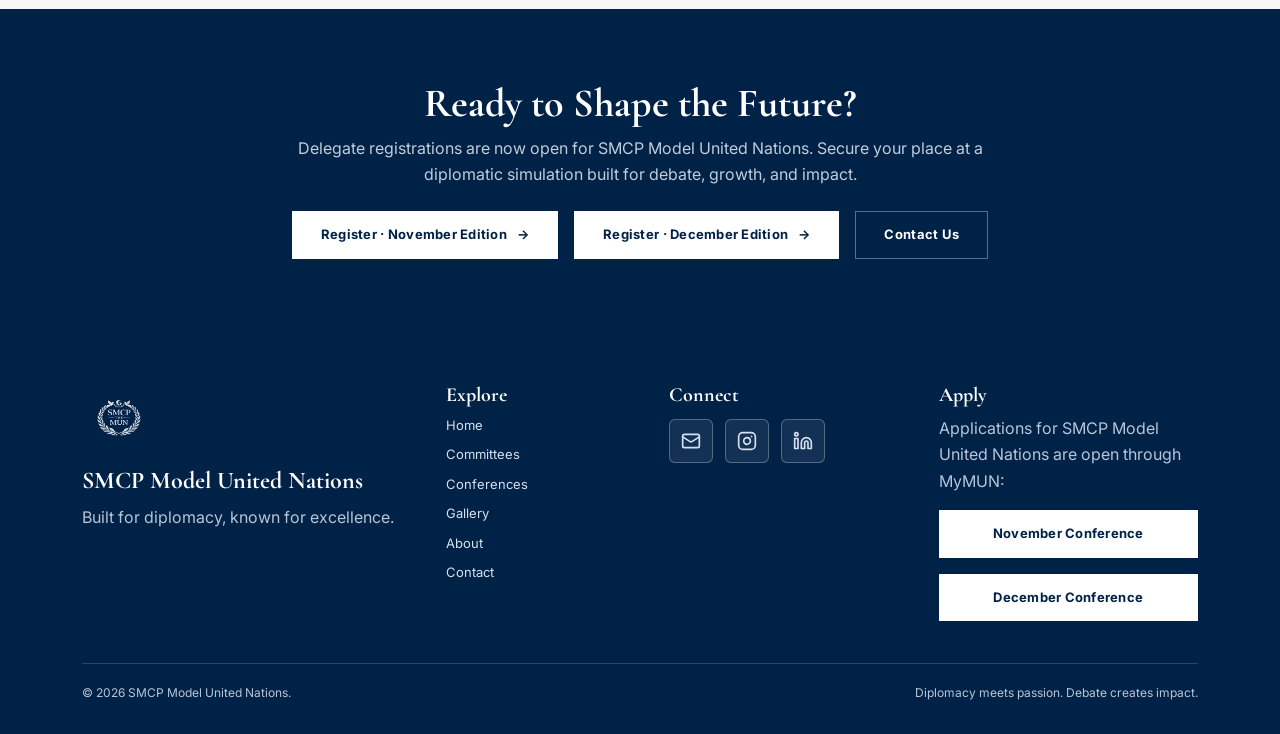
==== commit 3ba90d54: "feat: add committee and global flag images and update legacy section graphic" ====
--- a/index.html
+++ b/index.html
@@ -146,8 +146,9 @@
       <div class="container-xl">
         <div class="row align-items-center g-5">
           <div class="col-lg-6">
-            <div class="legacy-img-wrap"><img class="legacy-img" src="assets/img/mun-parade-nations.jpg"
-                alt="Model United Nations opening ceremony with delegates representing sovereign nations"></div>
+            <div class="legacy-img-wrap"><img class="legacy-img" src="assets/img/global-flags-sphere.jpg"
+                alt="Global sphere composed of world flags representing international diplomacy and multilateralism"
+                style="background: #ffffff; object-fit: contain; padding: 12px;"></div>
           </div>
           <div class="col-lg-6">
             <div class="eyebrow">Our Legacy</div>
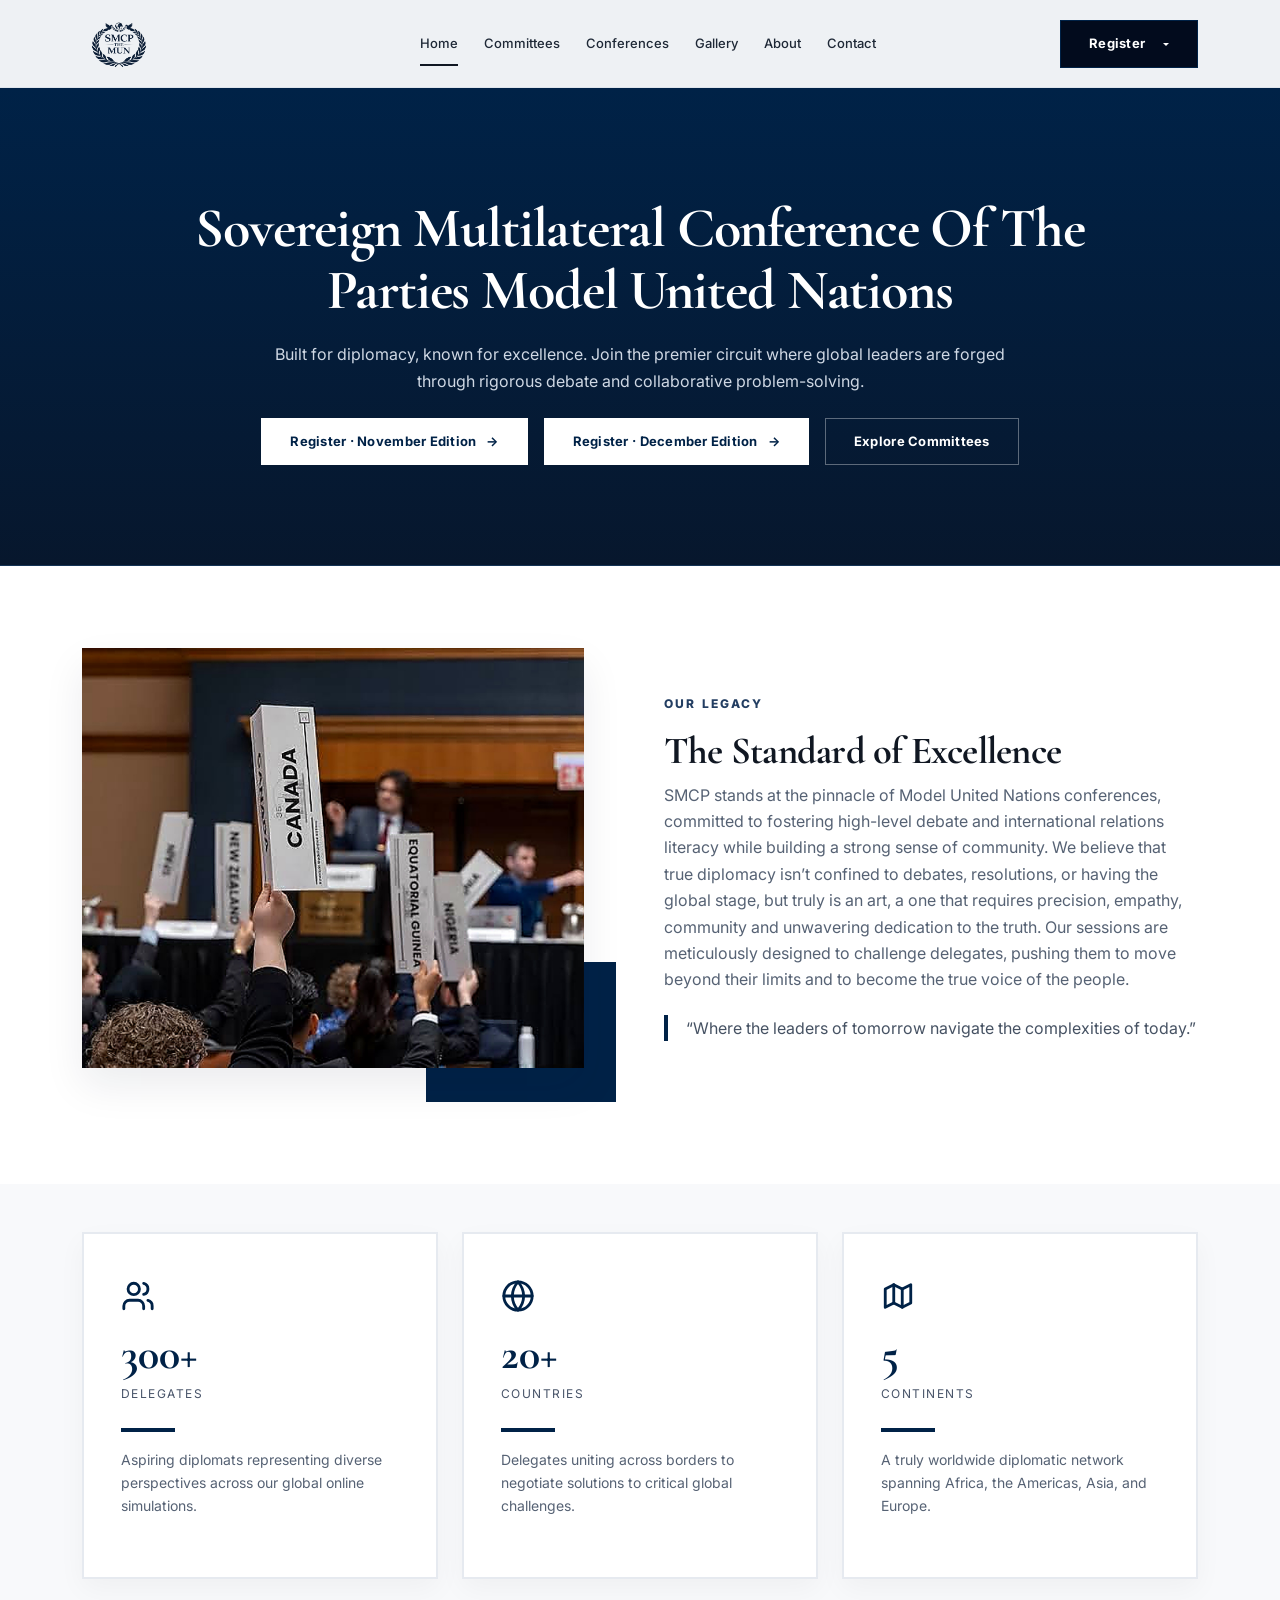
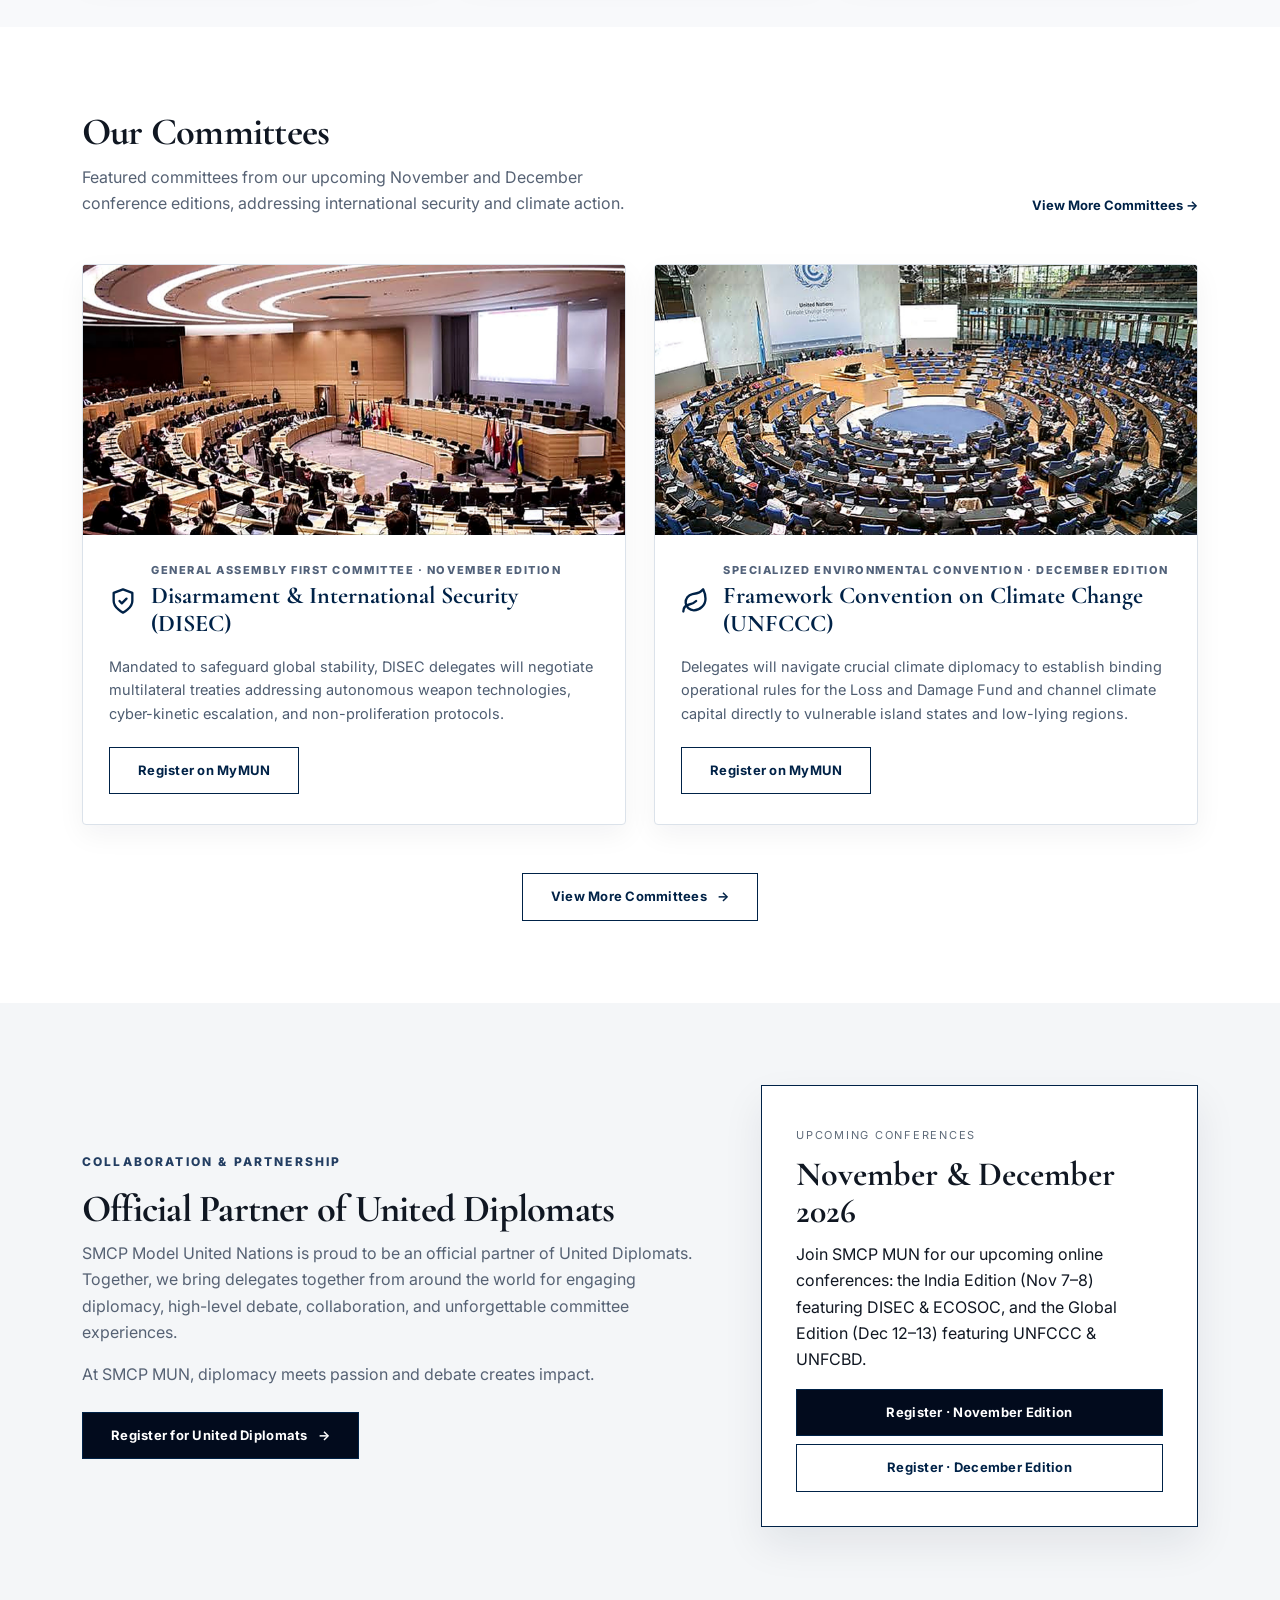
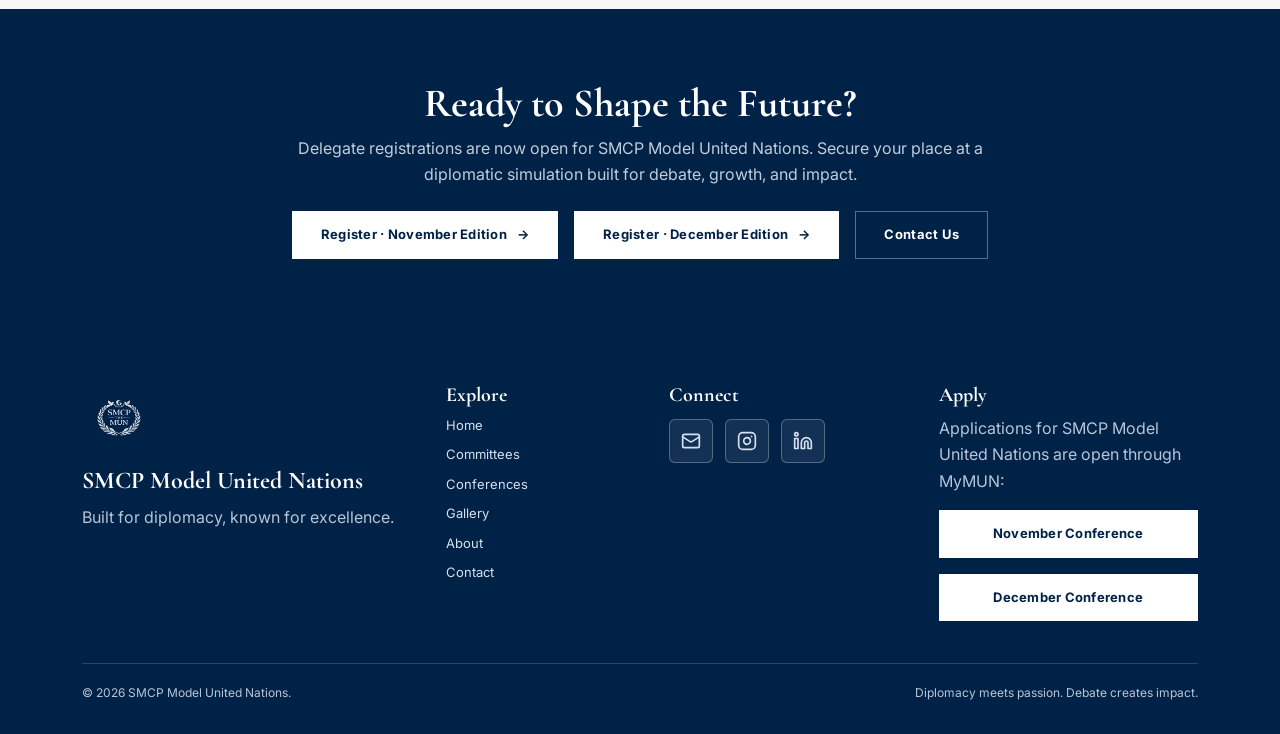
==== commit 776cf3b6: "refactor: update branding, assets, and page content for SMCP MUN" ====
--- a/index.html
+++ b/index.html
@@ -4,7 +4,7 @@
 <head>
   <meta charset="utf-8">
   <meta name="viewport" content="width=device-width, initial-scale=1">
-  <title>SMCP Model United Nations</title>
+  <title>Sovereign Multilateral Conference Of The Parties Model United Nations</title>
   <meta name="description" content="SMCP Model United Nations, built for diplomacy and known for excellence.">
   <meta name="google-site-verification" content="tyx2vJR6r1amOHzCMaGIBi-c9oE3S2-av8baHcP_JF4">
   <link rel="icon" type="image/x-icon" href="favicon.ico">
@@ -22,8 +22,8 @@
   <!-- Open Graph / Facebook / WhatsApp / LinkedIn -->
   <meta property="og:type" content="website">
   <meta property="og:url" content="https://smcpmun.org/">
-  <meta property="og:site_name" content="SMCP Model United Nations">
-  <meta property="og:title" content="SMCP Model United Nations | Built for Diplomacy">
+  <meta property="og:site_name" content="Sovereign Multilateral Conference Of The Parties Model United Nations">
+  <meta property="og:title" content="Sovereign Multilateral Conference Of The Parties Model United Nations | Built for Diplomacy">
   <meta property="og:description"
     content="Built for diplomacy, known for excellence. Join the premier circuit where global leaders are forged through rigorous debate.">
   <meta property="og:image" content="https://smcpmun.org/assets/og-preview.png">
@@ -36,7 +36,7 @@
   <!-- Twitter / X -->
   <meta name="twitter:card" content="summary_large_image">
   <meta name="twitter:url" content="https://smcpmun.org/">
-  <meta name="twitter:title" content="SMCP Model United Nations | Built for Diplomacy">
+  <meta name="twitter:title" content="Sovereign Multilateral Conference Of The Parties Model United Nations | Built for Diplomacy">
   <meta name="twitter:description"
     content="Built for diplomacy, known for excellence. Join the premier circuit where global leaders are forged through rigorous debate.">
   <meta name="twitter:image" content="https://smcpmun.org/assets/og-preview.png">
@@ -57,8 +57,8 @@
   {
     "@context": "https://schema.org",
     "@type": "Organization",
-    "name": "SMCP Model United Nations",
-    "alternateName": ["SMCP MUN", "Sovereign Multilateral Conference of the Parties"],
+    "name": "Sovereign Multilateral Conference Of The Parties Model United Nations",
+    "alternateName": ["SMCP Model United Nations", "SMCP MUN"],
     "url": "https://smcpmun.org/",
     "logo": "https://smcpmun.org/assets/icon-512.png",
     "image": "https://smcpmun.org/assets/og-preview.png",
@@ -75,8 +75,7 @@
   {
     "@context": "https://schema.org",
     "@type": "WebSite",
-    "name": "SMCP Model United Nations",
-    "alternateName": "SMCP MUN",
+    "name": "Sovereign Multilateral Conference Of The Parties Model United Nations",
     "url": "https://smcpmun.org/"
   }
   </script>
@@ -130,7 +129,7 @@
   <main>
     <section class="hero">
       <div class="container-xl">
-        <h1>Sovereign Multilateral Conference of the Parties - MUN</h1>
+        <h1>Sovereign Multilateral Conference Of The Parties Model United Nations</h1>
         <p>Built for diplomacy, known for excellence. Join the premier circuit where global leaders are forged through
           rigorous debate and collaborative problem-solving.</p>
         <div class="d-flex justify-content-center gap-3 flex-wrap mt-4">
@@ -146,9 +145,8 @@
       <div class="container-xl">
         <div class="row align-items-center g-5">
           <div class="col-lg-6">
-            <div class="legacy-img-wrap"><img class="legacy-img" src="assets/img/global-flags-sphere.jpg"
-                alt="Global sphere composed of world flags representing international diplomacy and multilateralism"
-                style="background: #ffffff; object-fit: contain; padding: 12px;"></div>
+            <div class="legacy-img-wrap"><img class="legacy-img" src="assets/img/mun-placards-voting.jpg"
+                alt="Model UN delegates raising country placards during committee voting and debate"></div>
           </div>
           <div class="col-lg-6">
             <div class="eyebrow">Our Legacy</div>
--- a/assets/css/styles.css
+++ b/assets/css/styles.css
@@ -18,7 +18,8 @@
 html{scroll-behavior:smooth;overflow-x:hidden;max-width:100%}
 body{margin:0;font-family:var(--sans);color:var(--ink);background:#fff;font-size:16px;line-height:1.65;overflow-x:hidden;max-width:100%;position:relative}
 a{text-decoration:none;color:inherit}
-img{max-width:100%;height:auto}
+img{max-width:100%;height:auto;image-rendering:-webkit-optimize-contrast;image-rendering:auto}
+.legacy-img,.committee-card-img,.gallery-card img,.timeline-bg,.team-photo{backface-visibility:hidden;-webkit-backface-visibility:hidden;transform:translateZ(0)}
 .max-560{max-width:560px}.max-650{max-width:650px}.max-780{max-width:780px}
 
 /* Header & Navigation */
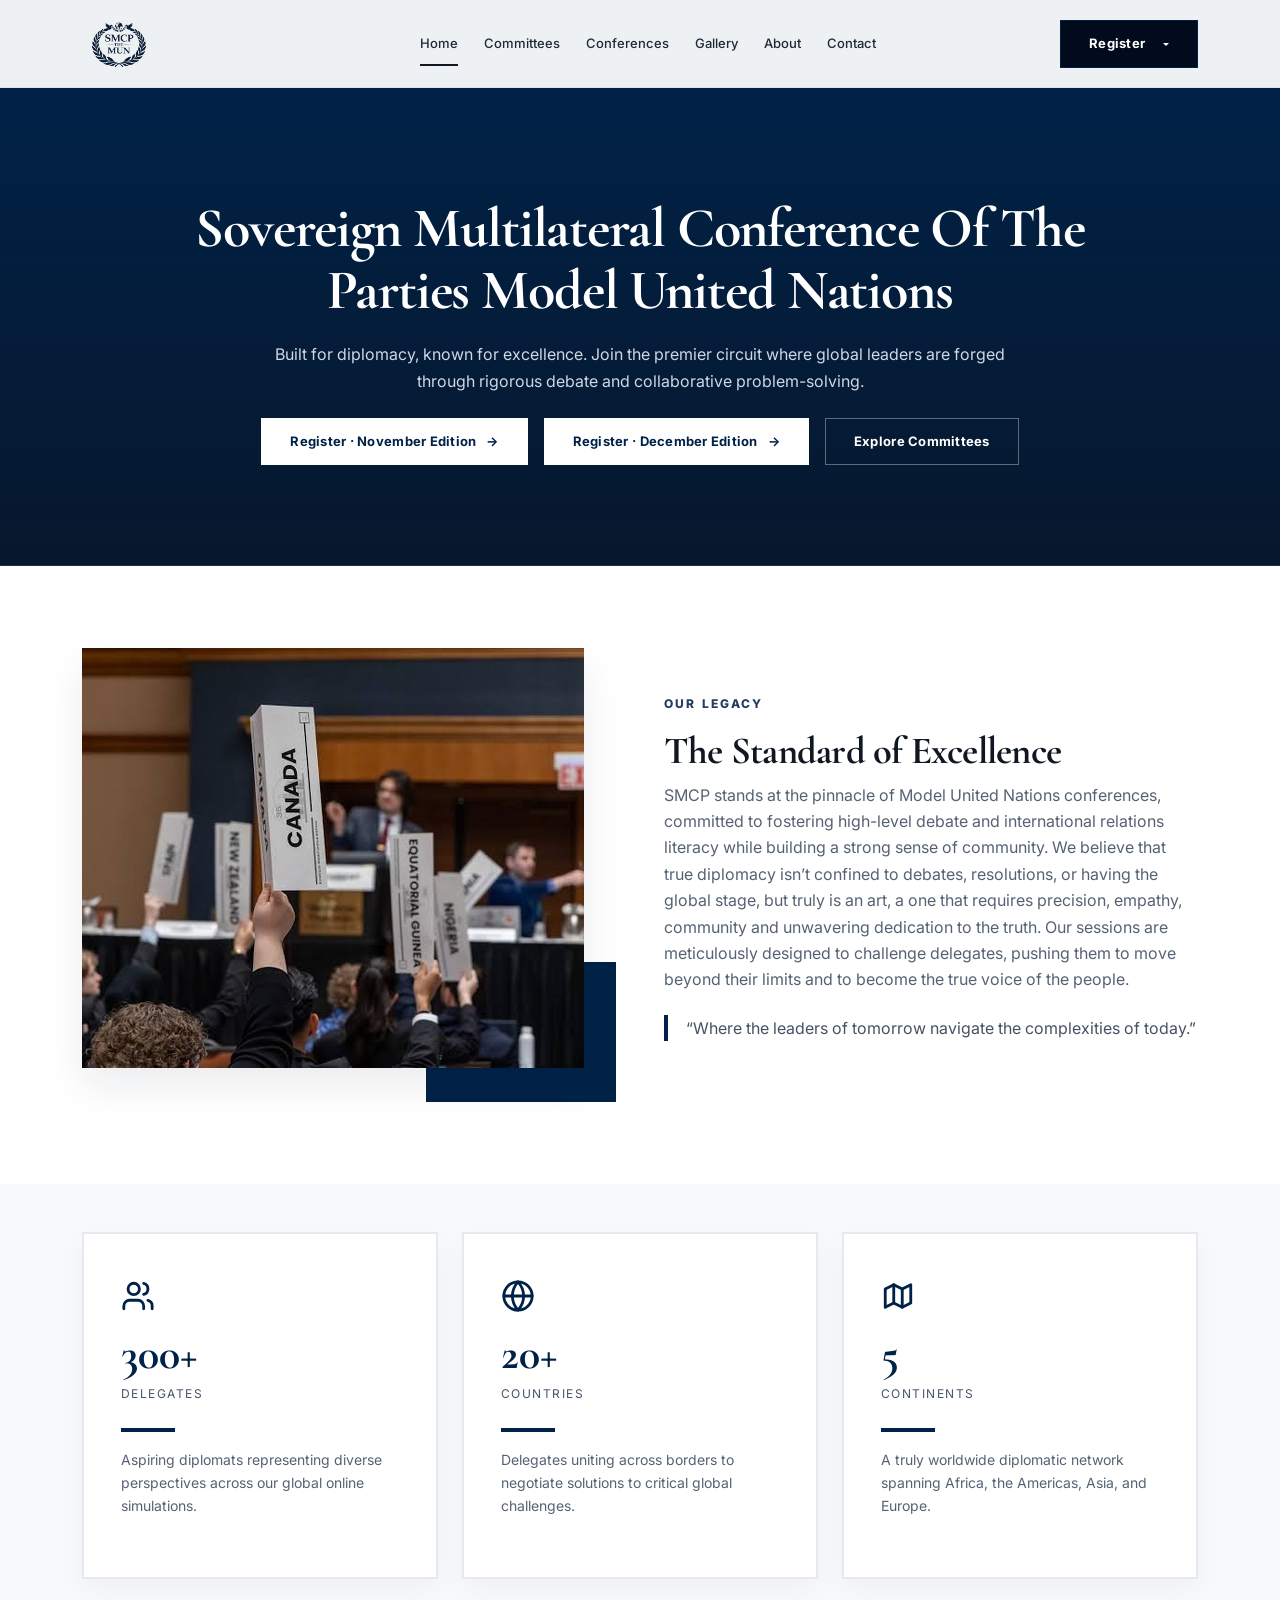
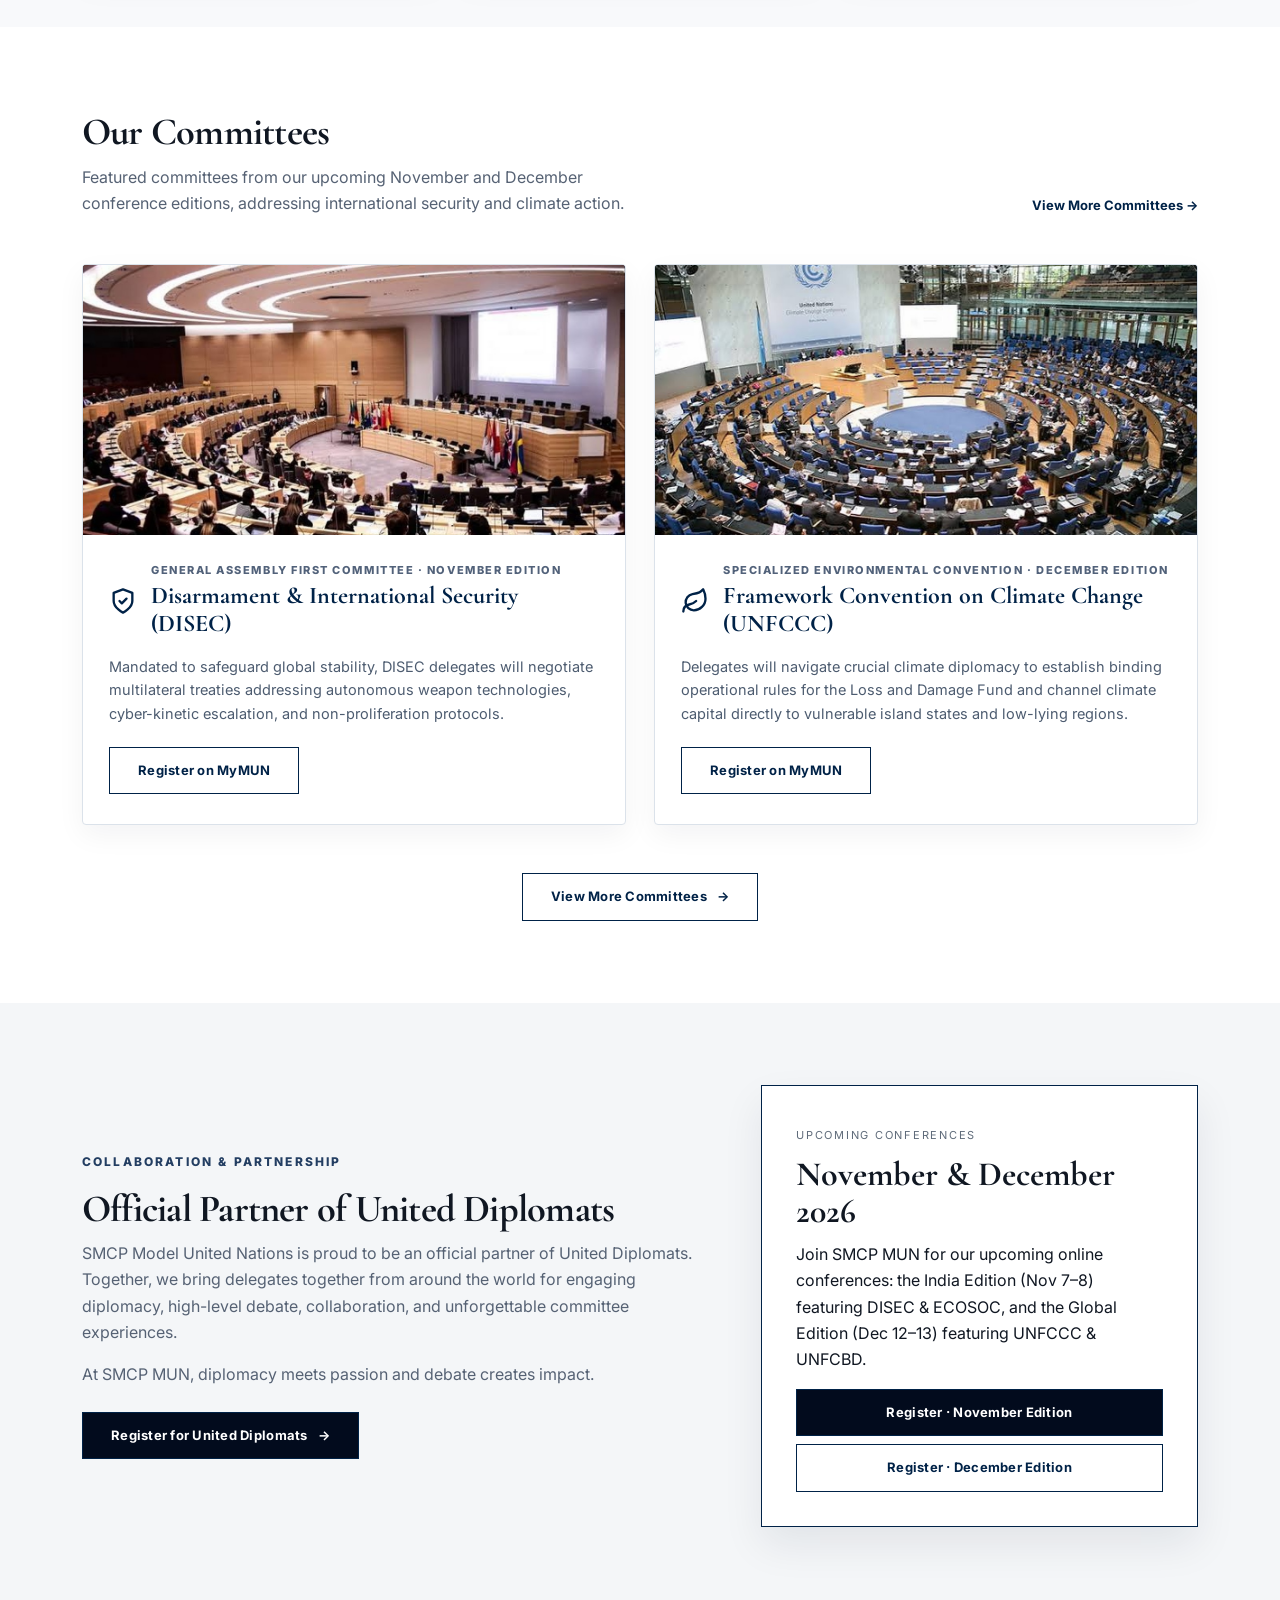
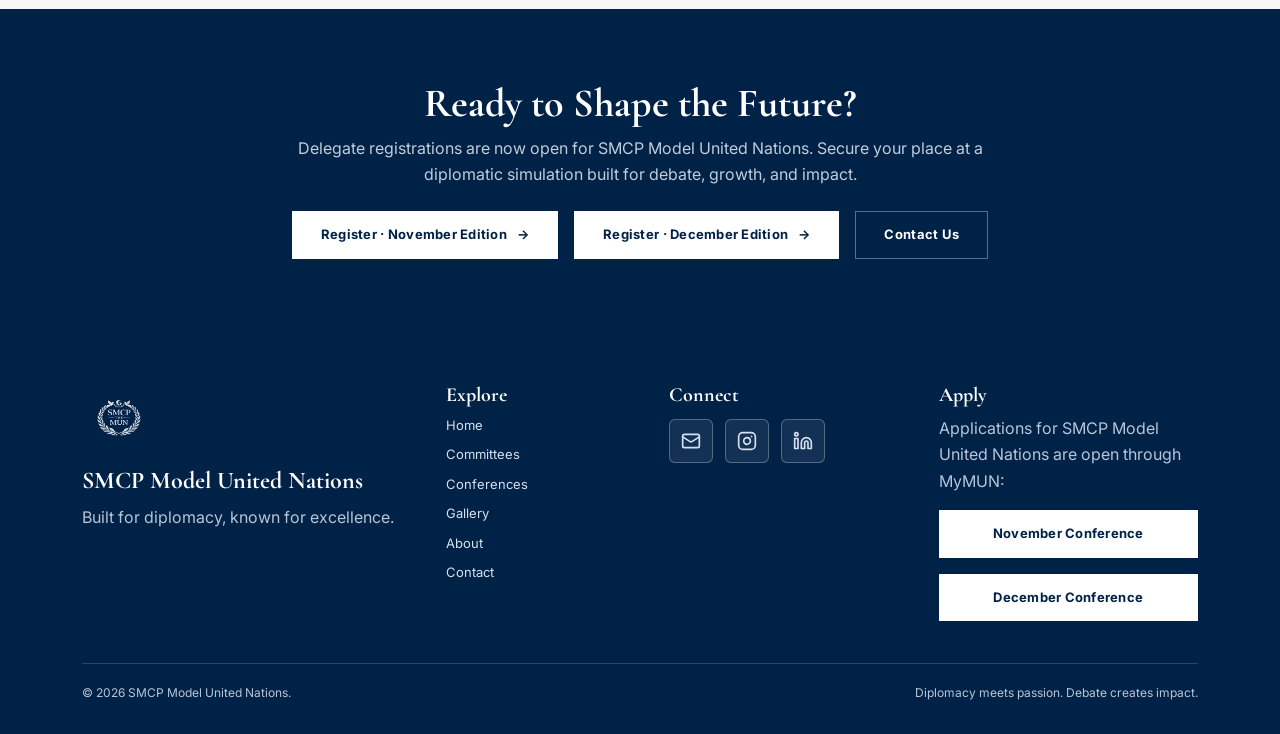
==== commit bcaf16dc: "feat: add conference website assets, team profiles, and update event links" ====
--- a/index.html
+++ b/index.html
@@ -65,7 +65,7 @@
     "description": "Sovereign Multilateral Conference of the Parties - Model United Nations. Built for diplomacy, known for excellence.",
     "sameAs": [
       "https://mymun.com/conferences/smcp-mun-november-2026",
-      "https://mymun.com/conferences/smcp-mun-second-edition-2026/apply",
+      "https://mymun.com/conferences/smcp-december-2026/apply",
       "https://www.instagram.com/smcpmun/",
       "https://www.linkedin.com/in/smcp-the-mun-230759407/"
     ]
@@ -115,7 +115,7 @@
               <li>
                 <hr class="dropdown-divider">
               </li>
-              <li><a class="dropdown-item" href="https://mymun.com/conferences/smcp-mun-second-edition-2026/apply"
+              <li><a class="dropdown-item" href="https://mymun.com/conferences/smcp-december-2026/apply"
                   target="_blank" rel="noopener">
                   <strong>December Edition</strong>
                   <small class="d-block text-muted">Dec 12–13, 2026 · Online (UNFCCC &amp; UNFCBD)</small>
@@ -135,7 +135,7 @@
         <div class="d-flex justify-content-center gap-3 flex-wrap mt-4">
           <a class="btn-smcp light" href="https://mymun.com/conferences/smcp-mun-november-2026" target="_blank"
             rel="noopener">Register · November Edition <span>→</span></a>
-          <a class="btn-smcp light" href="https://mymun.com/conferences/smcp-mun-second-edition-2026/apply"
+          <a class="btn-smcp light" href="https://mymun.com/conferences/smcp-december-2026/apply"
             target="_blank" rel="noopener">Register · December Edition <span>→</span></a>
           <a class="btn-outline-smcp light-outline" href="committees.html">Explore Committees</a>
         </div>
@@ -295,7 +295,7 @@
               <p class="committee-desc">Delegates will navigate crucial climate diplomacy to establish binding
                 operational rules for the Loss and Damage Fund and channel climate capital directly to vulnerable island
                 states and low-lying regions.</p>
-              <a class="btn-outline-smcp" href="https://mymun.com/conferences/smcp-mun-second-edition-2026/apply"
+              <a class="btn-outline-smcp" href="https://mymun.com/conferences/smcp-december-2026/apply"
                 target="_blank" rel="noopener">Register on MyMUN</a>
             </div>
           </article>
@@ -330,7 +330,7 @@
                 <a class="btn-smcp text-center" href="https://mymun.com/conferences/smcp-mun-november-2026"
                   target="_blank" rel="noopener">Register · November Edition</a>
                 <a class="btn-outline-smcp text-center"
-                  href="https://mymun.com/conferences/smcp-mun-second-edition-2026/apply" target="_blank"
+                  href="https://mymun.com/conferences/smcp-december-2026/apply" target="_blank"
                   rel="noopener">Register · December Edition</a>
               </div>
             </div>
@@ -346,7 +346,7 @@
         <div class="d-flex justify-content-center gap-3 flex-wrap mt-4">
           <a class="btn-smcp light" href="https://mymun.com/conferences/smcp-mun-november-2026" target="_blank"
             rel="noopener">Register · November Edition <span>→</span></a>
-          <a class="btn-smcp light" href="https://mymun.com/conferences/smcp-mun-second-edition-2026/apply"
+          <a class="btn-smcp light" href="https://mymun.com/conferences/smcp-december-2026/apply"
             target="_blank" rel="noopener">Register · December Edition <span>→</span></a>
           <a class="btn-outline-smcp light-outline" href="contact.html">Contact Us</a>
         </div>
@@ -406,7 +406,7 @@
             <a class="btn-smcp light text-center" href="https://mymun.com/conferences/smcp-mun-november-2026"
               target="_blank" rel="noopener">November Conference</a>
             <a class="btn-smcp light text-center"
-              href="https://mymun.com/conferences/smcp-mun-second-edition-2026/apply" target="_blank"
+              href="https://mymun.com/conferences/smcp-december-2026/apply" target="_blank"
               rel="noopener">December Conference</a>
           </div>
         </div>
--- a/assets/css/styles.css
+++ b/assets/css/styles.css
@@ -1,386 +1,1724 @@
-:root{
-  --navy:#002247;
-  --navy-2:#03162d;
-  --ink:#101722;
-  --muted:#566274;
-  --soft:#f4f6f8;
-  --line:#dfe5ec;
-  --white:#ffffff;
-  --accent:#0b3b6d;
-  --gold:#d7a11e;
-  --serif:'Cormorant Garamond', Georgia, serif;
-  --sans:'Inter', Arial, sans-serif;
-  --shadow:0 18px 38px rgba(0,20,48,.08);
-  --shadow-soft:0 10px 24px rgba(0,20,48,.06);
-}
-
-*{box-sizing:border-box}
-html{scroll-behavior:smooth;overflow-x:hidden;max-width:100%}
-body{margin:0;font-family:var(--sans);color:var(--ink);background:#fff;font-size:16px;line-height:1.65;overflow-x:hidden;max-width:100%;position:relative}
-a{text-decoration:none;color:inherit}
-img{max-width:100%;height:auto;image-rendering:-webkit-optimize-contrast;image-rendering:auto}
-.legacy-img,.committee-card-img,.gallery-card img,.timeline-bg,.team-photo{backface-visibility:hidden;-webkit-backface-visibility:hidden;transform:translateZ(0)}
-.max-560{max-width:560px}.max-650{max-width:650px}.max-780{max-width:780px}
+:root {
+  --navy: #002247;
+  --navy-2: #03162d;
+  --ink: #101722;
+  --muted: #566274;
+  --soft: #f4f6f8;
+  --line: #dfe5ec;
+  --white: #ffffff;
+  --accent: #0b3b6d;
+  --gold: #d7a11e;
+  --serif: 'Cormorant Garamond', Georgia, serif;
+  --sans: 'Inter', Arial, sans-serif;
+  --shadow: 0 18px 38px rgba(0, 20, 48, .08);
+  --shadow-soft: 0 10px 24px rgba(0, 20, 48, .06);
+}
+
+* {
+  box-sizing: border-box
+}
+
+html {
+  scroll-behavior: smooth;
+  overflow-x: hidden;
+  max-width: 100%
+}
+
+body {
+  margin: 0;
+  font-family: var(--sans);
+  color: var(--ink);
+  background: #fff;
+  font-size: 16px;
+  line-height: 1.65;
+  overflow-x: hidden;
+  max-width: 100%;
+  position: relative
+}
+
+a {
+  text-decoration: none;
+  color: inherit
+}
+
+img {
+  max-width: 100%;
+  height: auto
+}
+
+.legacy-img,
+.committee-card-img,
+.gallery-card img,
+.timeline-bg,
+.team-photo {
+  backface-visibility: hidden;
+  -webkit-backface-visibility: hidden;
+  transform: translateZ(0)
+}
+
+.max-560 {
+  max-width: 560px
+}
+
+.max-650 {
+  max-width: 650px
+}
+
+.max-780 {
+  max-width: 780px
+}
 
 /* Header & Navigation */
-.site-header{height:88px;background:#eef1f4;border-bottom:1px solid var(--line);position:sticky;top:0;z-index:1000}
-.navbar{height:88px}
-.site-logo{width:74px;height:74px;object-fit:contain}
-.navbar-brand{min-width:155px}
-.navbar-nav{gap:26px}
-.nav-link{font-size:13px;font-weight:500;color:#1e2836!important;padding:.2rem 0!important;position:relative}
-.nav-link:after{content:"";position:absolute;left:0;right:0;bottom:-8px;height:2px;background:var(--ink);transform:scaleX(0);transition:transform .18s ease}
-.nav-link:hover:after,.nav-link.active:after{transform:scaleX(1)}
-.register-slot{min-width:155px;text-align:right}
+.site-header {
+  height: 88px;
+  background: #eef1f4;
+  border-bottom: 1px solid var(--line);
+  position: sticky;
+  top: 0;
+  z-index: 1000
+}
+
+.navbar {
+  height: 88px
+}
+
+.site-logo {
+  width: 74px;
+  height: 74px;
+  object-fit: contain
+}
+
+.navbar-brand {
+  min-width: 155px
+}
+
+.navbar-nav {
+  gap: 26px
+}
+
+.nav-link {
+  font-size: 13px;
+  font-weight: 500;
+  color: #1e2836 !important;
+  padding: .2rem 0 !important;
+  position: relative
+}
+
+.nav-link:after {
+  content: "";
+  position: absolute;
+  left: 0;
+  right: 0;
+  bottom: -8px;
+  height: 2px;
+  background: var(--ink);
+  transform: scaleX(0);
+  transition: transform .18s ease
+}
+
+.nav-link:hover:after,
+.nav-link.active:after {
+  transform: scaleX(1)
+}
+
+.register-slot {
+  min-width: 155px;
+  text-align: right
+}
 
 /* Buttons */
-.btn-smcp,.btn-outline-smcp{display:inline-flex;align-items:center;justify-content:center;gap:10px;min-height:44px;padding:12px 28px;border:1px solid var(--navy);font-size:13px;font-weight:700;letter-spacing:.02em;transition:background .18s ease,color .18s ease,border-color .18s ease,box-shadow .18s ease;text-decoration:none;cursor:pointer}
-.btn-smcp{background:#020b1d;color:#fff}
-.btn-smcp:hover{background:#092c55;color:#fff;box-shadow:0 10px 24px rgba(0,34,71,.16)}
-.btn-outline-smcp{background:transparent;color:var(--navy)}
-.btn-outline-smcp:hover{background:var(--navy);color:#fff}
-.btn-smcp.light{background:#fff;color:var(--navy);border-color:#fff}
-.btn-smcp.light:hover{background:#edf2f7;border-color:#edf2f7}
-.btn-outline-smcp.light-outline{border-color:rgba(255,255,255,.35);color:#fff}
-.btn-outline-smcp.light-outline:hover{background:#fff;color:var(--navy)}
-
-.mobile-toggler{border:1px solid rgba(0,34,71,.15);width:44px;height:40px;padding:6px;border-radius:4px;background:transparent}
-.mobile-toggler:focus{box-shadow:none}
-.mobile-toggler span{display:block;height:2px;background:#07172d;margin:5px 0;transition:all .2s ease}
+.btn-smcp,
+.btn-outline-smcp {
+  display: inline-flex;
+  align-items: center;
+  justify-content: center;
+  gap: 10px;
+  min-height: 44px;
+  padding: 12px 28px;
+  border: 1px solid var(--navy);
+  font-size: 13px;
+  font-weight: 700;
+  letter-spacing: .02em;
+  transition: background .18s ease, color .18s ease, border-color .18s ease, box-shadow .18s ease;
+  text-decoration: none;
+  cursor: pointer
+}
+
+.btn-smcp {
+  background: #020b1d;
+  color: #fff
+}
+
+.btn-smcp:hover {
+  background: #092c55;
+  color: #fff;
+  box-shadow: 0 10px 24px rgba(0, 34, 71, .16)
+}
+
+.btn-outline-smcp {
+  background: transparent;
+  color: var(--navy)
+}
+
+.btn-outline-smcp:hover {
+  background: var(--navy);
+  color: #fff
+}
+
+.btn-smcp.light {
+  background: #fff;
+  color: var(--navy);
+  border-color: #fff
+}
+
+.btn-smcp.light:hover {
+  background: #edf2f7;
+  border-color: #edf2f7
+}
+
+.btn-outline-smcp.light-outline {
+  border-color: rgba(255, 255, 255, .35);
+  color: #fff
+}
+
+.btn-outline-smcp.light-outline:hover {
+  background: #fff;
+  color: var(--navy)
+}
+
+.mobile-toggler {
+  border: 1px solid rgba(0, 34, 71, .15);
+  width: 44px;
+  height: 40px;
+  padding: 6px;
+  border-radius: 4px;
+  background: transparent
+}
+
+.mobile-toggler:focus {
+  box-shadow: none
+}
+
+.mobile-toggler span {
+  display: block;
+  height: 2px;
+  background: #07172d;
+  margin: 5px 0;
+  transition: all .2s ease
+}
 
 /* Typography & Hero */
 .hero,
-.page-hero{background:linear-gradient(180deg,#002247 0%,#07172d 100%);color:#fff;text-align:center;padding:110px 0 100px;display:flex;align-items:center;border-bottom:1px solid rgba(255,255,255,.08)}
+.page-hero {
+  background: linear-gradient(180deg, #002247 0%, #07172d 100%);
+  color: #fff;
+  text-align: center;
+  padding: 110px 0 100px;
+  display: flex;
+  align-items: center;
+  border-bottom: 1px solid rgba(255, 255, 255, .08)
+}
+
 .hero .container-xl,
-.page-hero .container-xl{width:100%}
+.page-hero .container-xl {
+  width: 100%
+}
+
 .hero h1,
-.page-hero h1{font-family:var(--serif);font-size:clamp(36px,4.5vw,56px);line-height:1.1;font-weight:700;letter-spacing:-.02em;color:#fff;max-width:980px;margin:0 auto}
+.page-hero h1 {
+  font-family: var(--serif);
+  font-size: clamp(36px, 4.5vw, 56px);
+  line-height: 1.1;
+  font-weight: 700;
+  letter-spacing: -.02em;
+  color: #fff;
+  max-width: 980px;
+  margin: 0 auto
+}
+
 .hero p,
-.page-hero p{font-size:16px;color:#cfd8e4;max-width:740px;margin:20px auto 0;line-height:1.65}
-.hero-kicker{font-size:12px;text-transform:uppercase;letter-spacing:.18em;font-weight:800;color:#d7e1ef;margin-bottom:14px}
-.section{padding:82px 0}
-.section-soft{background:var(--soft)}
-.eyebrow{font-size:12px;text-transform:uppercase;letter-spacing:.18em;font-weight:800;color:#233e62;margin-bottom:14px}
-.section-title{font-family:var(--serif);font-size:clamp(36px,4vw,58px);font-weight:700;letter-spacing:-.02em}
-.section-title-sm{font-family:var(--serif);font-size:clamp(28px,3vw,44px);font-weight:700;letter-spacing:-.02em}
-.muted{color:var(--muted)}
+.page-hero p {
+  font-size: 16px;
+  color: #cfd8e4;
+  max-width: 740px;
+  margin: 20px auto 0;
+  line-height: 1.65
+}
+
+.hero-kicker {
+  font-size: 12px;
+  text-transform: uppercase;
+  letter-spacing: .18em;
+  font-weight: 800;
+  color: #d7e1ef;
+  margin-bottom: 14px
+}
+
+.section {
+  padding: 82px 0
+}
+
+.section-soft {
+  background: var(--soft)
+}
+
+.eyebrow {
+  font-size: 12px;
+  text-transform: uppercase;
+  letter-spacing: .18em;
+  font-weight: 800;
+  color: #233e62;
+  margin-bottom: 14px
+}
+
+.section-title {
+  font-family: var(--serif);
+  font-size: clamp(36px, 4vw, 58px);
+  font-weight: 700;
+  letter-spacing: -.02em
+}
+
+.section-title-sm {
+  font-family: var(--serif);
+  font-size: clamp(28px, 3vw, 44px);
+  font-weight: 700;
+  letter-spacing: -.02em
+}
+
+.muted {
+  color: var(--muted)
+}
 
 /* Legacy Section */
-.legacy-img-wrap{position:relative;padding:0 32px 34px 0}
-.legacy-img{height:420px;width:100%;object-fit:cover;background:#101820;display:block;box-shadow:var(--shadow)}
-.legacy-img-wrap:after{content:"";position:absolute;right:0;bottom:0;width:190px;height:140px;background:var(--navy);z-index:-1}
-.photo-pen{background:radial-gradient(circle at 24% 25%,rgba(235,243,252,.7) 0 5%,transparent 27%),linear-gradient(135deg,#101b24,#eef2f5 45%,#07121d 46%,#030b12)}
-.photo-gavel{background:radial-gradient(circle at 70% 35%,#7c858e,transparent 28%),linear-gradient(135deg,#111,#262626 40%,#f4f4f4 42%,#111 70%)}
-.photo-globe{background:radial-gradient(circle at 45% 40%,#e6eef6 0 9%,#a8c2d6 10% 12%,transparent 13%),linear-gradient(135deg,#122439,#eef3f5 48%,#07172d 49%,#0a1420)}
-.quote-line{border-left:4px solid var(--navy);padding-left:18px;color:#465263;margin-top:22px}
+.legacy-img-wrap {
+  position: relative;
+  padding: 0 32px 34px 0
+}
+
+.legacy-img {
+  height: 420px;
+  width: 100%;
+  object-fit: cover;
+  background: #101820;
+  display: block;
+  box-shadow: var(--shadow)
+}
+
+.legacy-img-wrap:after {
+  content: "";
+  position: absolute;
+  right: 0;
+  bottom: 0;
+  width: 190px;
+  height: 140px;
+  background: var(--navy);
+  z-index: -1
+}
+
+.photo-pen {
+  background: radial-gradient(circle at 24% 25%, rgba(235, 243, 252, .7) 0 5%, transparent 27%), linear-gradient(135deg, #101b24, #eef2f5 45%, #07121d 46%, #030b12)
+}
+
+.photo-gavel {
+  background: radial-gradient(circle at 70% 35%, #7c858e, transparent 28%), linear-gradient(135deg, #111, #262626 40%, #f4f4f4 42%, #111 70%)
+}
+
+.photo-globe {
+  background: radial-gradient(circle at 45% 40%, #e6eef6 0 9%, #a8c2d6 10% 12%, transparent 13%), linear-gradient(135deg, #122439, #eef3f5 48%, #07172d 49%, #0a1420)
+}
+
+.quote-line {
+  border-left: 4px solid var(--navy);
+  padding-left: 18px;
+  color: #465263;
+  margin-top: 22px
+}
 
 /* Stats */
-.stats-band{background:#f8f9fb}
-.stat-card{background:#fff;border:2px solid #e6eaf0;padding:44px 37px;height:100%;box-shadow:0 10px 26px rgba(0,0,0,.04);transition:border-color .22s ease,box-shadow .22s ease,transform .22s ease}
-.stat-card:hover{border-color:var(--navy);box-shadow:0 14px 32px rgba(0,34,71,.1);transform:translateY(-3px)}
-.stat-card.featured{border-color:#e6eaf0}
-.stat-card.featured:hover{border-color:var(--navy)}
-.stat-icon{display:inline-flex;align-items:center;justify-content:center;color:var(--navy);margin-bottom:18px;min-height:36px}
-.stat-svg{width:34px;height:34px;stroke:var(--navy);fill:none;display:inline-block;transition:transform .25s ease}
-.stat-card:hover .stat-svg{stroke:var(--navy)!important;fill:none!important;opacity:1!important;visibility:visible!important;transform:scale(1.08)}
-.stat-num{font-family:var(--serif);font-weight:700;font-size:44px;line-height:1;color:var(--navy)}
-.stat-label{font-size:12px;text-transform:uppercase;letter-spacing:.12em;color:#485469;margin-top:8px}
-.stat-line{width:54px;height:4px;background:var(--navy);margin-top:24px}
-.view-link{font-size:13px;font-weight:700;color:var(--navy)}
+.stats-band {
+  background: #f8f9fb
+}
+
+.stat-card {
+  background: #fff;
+  border: 2px solid #e6eaf0;
+  padding: 44px 37px;
+  height: 100%;
+  box-shadow: 0 10px 26px rgba(0, 0, 0, .04);
+  transition: border-color .22s ease, box-shadow .22s ease, transform .22s ease
+}
+
+.stat-card:hover {
+  border-color: var(--navy);
+  box-shadow: 0 14px 32px rgba(0, 34, 71, .1);
+  transform: translateY(-3px)
+}
+
+.stat-card.featured {
+  border-color: #e6eaf0
+}
+
+.stat-card.featured:hover {
+  border-color: var(--navy)
+}
+
+.stat-icon {
+  display: inline-flex;
+  align-items: center;
+  justify-content: center;
+  color: var(--navy);
+  margin-bottom: 18px;
+  min-height: 36px
+}
+
+.stat-svg {
+  width: 34px;
+  height: 34px;
+  stroke: var(--navy);
+  fill: none;
+  display: inline-block;
+  transition: transform .25s ease
+}
+
+.stat-card:hover .stat-svg {
+  stroke: var(--navy) !important;
+  fill: none !important;
+  opacity: 1 !important;
+  visibility: visible !important;
+  transform: scale(1.08)
+}
+
+.stat-num {
+  font-family: var(--serif);
+  font-weight: 700;
+  font-size: 44px;
+  line-height: 1;
+  color: var(--navy)
+}
+
+.stat-label {
+  font-size: 12px;
+  text-transform: uppercase;
+  letter-spacing: .12em;
+  color: #485469;
+  margin-top: 8px
+}
+
+.stat-line {
+  width: 54px;
+  height: 4px;
+  background: var(--navy);
+  margin-top: 24px
+}
+
+.view-link {
+  font-size: 13px;
+  font-weight: 700;
+  color: var(--navy)
+}
 
 /* Committee Strip (Home) */
-.committee-strip{display:grid;grid-template-columns:repeat(4,minmax(0,1fr));border:1px solid #aab3bf;overflow:hidden}
-.strip-card{height:245px;position:relative;color:#fff;padding:28px;display:flex;align-items:flex-end;background:#07172d;isolation:isolate;border-right:1px solid rgba(255,255,255,.35);transition:filter .18s ease}
-.strip-card:last-child{border-right:0}
-.strip-card:hover{filter:brightness(1.06)}
-.strip-card:before{content:"";position:absolute;inset:0;background:linear-gradient(to top,rgba(0,10,24,.95),rgba(0,18,42,.35)),var(--bg);background-size:cover;background-position:center;filter:grayscale(1) contrast(1.05);z-index:-2}
-.strip-card:after{content:"";position:absolute;inset:0;background:rgba(0,26,58,.34);z-index:-1}
-.strip-card h3{font-family:var(--serif);font-size:30px;font-weight:700;margin:0 0 2px}
-.strip-card p{margin:0;text-transform:uppercase;font-size:11px;letter-spacing:.12em;color:#c8d1de}
-.bg-disec{--bg:linear-gradient(130deg,#0a192f,#3b4d61)}
-.bg-ecosoc{--bg:linear-gradient(130deg,#0c2340,#204060)}
-.bg-unfccc{--bg:linear-gradient(130deg,#062b2e,#174a47)}
-.bg-unfcbd{--bg:linear-gradient(130deg,#08271e,#1e4d3a)}
+.committee-strip {
+  display: grid;
+  grid-template-columns: repeat(4, minmax(0, 1fr));
+  border: 1px solid #aab3bf;
+  overflow: hidden
+}
+
+.strip-card {
+  height: 245px;
+  position: relative;
+  color: #fff;
+  padding: 28px;
+  display: flex;
+  align-items: flex-end;
+  background: #07172d;
+  isolation: isolate;
+  border-right: 1px solid rgba(255, 255, 255, .35);
+  transition: filter .18s ease
+}
+
+.strip-card:last-child {
+  border-right: 0
+}
+
+.strip-card:hover {
+  filter: brightness(1.06)
+}
+
+.strip-card:before {
+  content: "";
+  position: absolute;
+  inset: 0;
+  background: linear-gradient(to top, rgba(0, 10, 24, .95), rgba(0, 18, 42, .35)), var(--bg);
+  background-size: cover;
+  background-position: center;
+  filter: grayscale(1) contrast(1.05);
+  z-index: -2
+}
+
+.strip-card:after {
+  content: "";
+  position: absolute;
+  inset: 0;
+  background: rgba(0, 26, 58, .34);
+  z-index: -1
+}
+
+.strip-card h3 {
+  font-family: var(--serif);
+  font-size: 30px;
+  font-weight: 700;
+  margin: 0 0 2px
+}
+
+.strip-card p {
+  margin: 0;
+  text-transform: uppercase;
+  font-size: 11px;
+  letter-spacing: .12em;
+  color: #c8d1de
+}
+
+.bg-disec {
+  --bg: linear-gradient(130deg, #0a192f, #3b4d61)
+}
+
+.bg-ecosoc {
+  --bg: linear-gradient(130deg, #0c2340, #204060)
+}
+
+.bg-unfccc {
+  --bg: linear-gradient(130deg, #062b2e, #174a47)
+}
+
+.bg-unfcbd {
+  --bg: linear-gradient(130deg, #08271e, #1e4d3a)
+}
 
 /* Committees Page */
-.committee-detail-grid{display:grid;grid-template-columns:repeat(2,minmax(0,1fr));gap:28px}
-.committee-detail-card{background:#fff;border:1px solid #dbe2ea;border-radius:4px;overflow:hidden;display:flex;flex-direction:column;box-shadow:0 10px 28px rgba(0,20,48,.05);transition:transform .3s ease,box-shadow .3s ease,border-color .3s ease}
-.committee-detail-card:hover{transform:translateY(-4px);box-shadow:0 18px 40px rgba(0,20,48,.12);border-color:var(--navy)}
+.committee-detail-grid {
+  display: grid;
+  grid-template-columns: repeat(2, minmax(0, 1fr));
+  gap: 28px
+}
+
+.committee-detail-card {
+  background: #fff;
+  border: 1px solid #dbe2ea;
+  border-radius: 4px;
+  overflow: hidden;
+  display: flex;
+  flex-direction: column;
+  box-shadow: 0 10px 28px rgba(0, 20, 48, .05);
+  transition: transform .3s ease, box-shadow .3s ease, border-color .3s ease
+}
+
+.committee-detail-card:hover {
+  transform: translateY(-4px);
+  box-shadow: 0 18px 40px rgba(0, 20, 48, .12);
+  border-color: var(--navy)
+}
 
 /* Interactive Committee Image & Hover Agenda Reveal */
-.committee-card-media{position:relative;width:100%;height:270px;background:#07172d;overflow:hidden;cursor:pointer}
-.committee-card-img{width:100%;height:100%;object-fit:cover;display:block;transition:transform .6s cubic-bezier(0.16,1,0.3,1),filter .4s ease}
+.committee-card-media {
+  position: relative;
+  width: 100%;
+  height: 270px;
+  background: #07172d;
+  overflow: hidden;
+  cursor: pointer
+}
+
+.committee-card-img {
+  width: 100%;
+  height: 100%;
+  object-fit: cover;
+  display: block;
+  transition: transform .6s cubic-bezier(0.16, 1, 0.3, 1), filter .4s ease
+}
+
 .committee-card-media:hover .committee-card-img,
 .committee-detail-card:hover .committee-card-media .committee-card-img,
-.committee-card-media.active .committee-card-img{transform:scale(1.08);filter:brightness(.58)}
+.committee-card-media.active .committee-card-img {
+  transform: scale(1.08);
+  filter: brightness(.58)
+}
 
 /* Agenda Overlay revealed on hover/tap */
-.committee-agenda-overlay{position:absolute;inset:0;background:linear-gradient(180deg,rgba(0,34,71,.95) 0%,rgba(7,23,45,.98) 100%);backdrop-filter:blur(8px);-webkit-backdrop-filter:blur(8px);padding:28px 24px;display:flex;flex-direction:column;justify-content:center;align-items:center;text-align:center;color:#fff;opacity:0;visibility:hidden;transform:translateY(14px);transition:opacity .38s cubic-bezier(0.16,1,0.3,1),transform .38s cubic-bezier(0.16,1,0.3,1),visibility .38s;z-index:3}
+.committee-agenda-overlay {
+  position: absolute;
+  inset: 0;
+  background: linear-gradient(180deg, rgba(0, 34, 71, .95) 0%, rgba(7, 23, 45, .98) 100%);
+  backdrop-filter: blur(8px);
+  -webkit-backdrop-filter: blur(8px);
+  padding: 28px 24px;
+  display: flex;
+  flex-direction: column;
+  justify-content: center;
+  align-items: center;
+  text-align: center;
+  color: #fff;
+  opacity: 0;
+  visibility: hidden;
+  transform: translateY(14px);
+  transition: opacity .38s cubic-bezier(0.16, 1, 0.3, 1), transform .38s cubic-bezier(0.16, 1, 0.3, 1), visibility .38s;
+  z-index: 3
+}
+
 .committee-card-media:hover .committee-agenda-overlay,
 .committee-detail-card:hover .committee-card-media .committee-agenda-overlay,
-.committee-card-media.active .committee-agenda-overlay{opacity:1;visibility:visible;transform:translateY(0)}
-
-.agenda-kicker{font-size:11px;letter-spacing:.16em;text-transform:uppercase;color:var(--accent-gold);font-weight:800;margin-bottom:12px;display:inline-flex;align-items:center;gap:8px}
-.agenda-kicker:before,.agenda-kicker:after{content:"";width:18px;height:1px;background:var(--accent-gold);opacity:.6}
-.agenda-headline{font-family:var(--serif);font-size:19px;line-height:1.4;color:#fff;font-weight:700;margin:0 0 14px}
-.agenda-conference-badge{font-size:11px;color:#c0cee0;letter-spacing:.08em;text-transform:uppercase;border-top:1px solid rgba(255,255,255,.18);padding-top:10px;margin-top:auto}
+.committee-card-media.active .committee-agenda-overlay {
+  opacity: 1;
+  visibility: visible;
+  transform: translateY(0)
+}
+
+.agenda-kicker {
+  font-size: 11px;
+  letter-spacing: .16em;
+  text-transform: uppercase;
+  color: var(--accent-gold);
+  font-weight: 800;
+  margin-bottom: 12px;
+  display: inline-flex;
+  align-items: center;
+  gap: 8px
+}
+
+.agenda-kicker:before,
+.agenda-kicker:after {
+  content: "";
+  width: 18px;
+  height: 1px;
+  background: var(--accent-gold);
+  opacity: .6
+}
+
+.agenda-headline {
+  font-family: var(--serif);
+  font-size: 19px;
+  line-height: 1.4;
+  color: #fff;
+  font-weight: 700;
+  margin: 0 0 14px
+}
+
+.agenda-conference-badge {
+  font-size: 11px;
+  color: #c0cee0;
+  letter-spacing: .08em;
+  text-transform: uppercase;
+  border-top: 1px solid rgba(255, 255, 255, .18);
+  padding-top: 10px;
+  margin-top: auto
+}
 
 /* Committee Card Body */
-.committee-card-body{padding:28px 26px 30px;display:flex;flex-direction:column;flex-grow:1}
-.committee-card-head{display:flex;align-items:center;gap:14px;margin-bottom:16px}
-.committee-icon{width:auto;height:auto;border-radius:0;display:inline-flex;align-items:center;justify-content:center;background:transparent;color:var(--navy);flex-shrink:0;transition:transform .25s ease}
-.committee-detail-card:hover .committee-icon{background:transparent;color:var(--navy);transform:scale(1.08)}
-.committee-svg{width:28px;height:28px;stroke:var(--navy);fill:none}
-.committee-meta{font-size:11px;text-transform:uppercase;letter-spacing:.14em;color:#52627a;font-weight:800;line-height:1.3}
-.committee-card-body h2{font-family:var(--serif);font-weight:700;font-size:24px;line-height:1.2;margin:4px 0 0;color:var(--navy)}
-.committee-desc{color:#4d5c70;font-size:14.5px;line-height:1.6;margin-bottom:22px}
-.committee-card-body .btn-outline-smcp{margin-top:auto;align-self:flex-start}
-.ready-band{background:#f8f9fb;padding:55px 0}
+.committee-card-body {
+  padding: 28px 26px 30px;
+  display: flex;
+  flex-direction: column;
+  flex-grow: 1
+}
+
+.committee-card-head {
+  display: flex;
+  align-items: center;
+  gap: 14px;
+  margin-bottom: 16px
+}
+
+.committee-icon {
+  width: auto;
+  height: auto;
+  border-radius: 0;
+  display: inline-flex;
+  align-items: center;
+  justify-content: center;
+  background: transparent;
+  color: var(--navy);
+  flex-shrink: 0;
+  transition: transform .25s ease
+}
+
+.committee-detail-card:hover .committee-icon {
+  background: transparent;
+  color: var(--navy);
+  transform: scale(1.08)
+}
+
+.committee-svg {
+  width: 28px;
+  height: 28px;
+  stroke: var(--navy);
+  fill: none
+}
+
+.committee-meta {
+  font-size: 11px;
+  text-transform: uppercase;
+  letter-spacing: .14em;
+  color: #52627a;
+  font-weight: 800;
+  line-height: 1.3
+}
+
+.committee-card-body h2 {
+  font-family: var(--serif);
+  font-weight: 700;
+  font-size: 24px;
+  line-height: 1.2;
+  margin: 4px 0 0;
+  color: var(--navy)
+}
+
+.committee-desc {
+  color: #4d5c70;
+  font-size: 14.5px;
+  line-height: 1.6;
+  margin-bottom: 22px
+}
+
+.committee-card-body .btn-outline-smcp {
+  margin-top: auto;
+  align-self: flex-start
+}
+
+.ready-band {
+  background: #f8f9fb;
+  padding: 55px 0
+}
 
 /* Conferences Page */
-.conference-card{border:1px solid #e0e5ec;background:#fff;padding:36px;box-shadow:var(--shadow);height:100%}
-.conference-card h3{font-family:var(--serif);font-weight:700}
-.check-list{padding-left:1.2rem;color:#4d5c70}
-.check-list li{margin-bottom:8px}
-.collab-card{background:#fff;border:1px solid var(--navy);box-shadow:var(--shadow);padding:34px}
-.collab-card span{font-size:11px;text-transform:uppercase;letter-spacing:.16em;color:#5f6b7a}
-.collab-card strong{display:block;font-family:var(--serif);font-size:34px;line-height:1.1;margin:10px 0}
-.gallery-arrows button{width:40px;height:40px;border:1px solid #d7dde6;background:#fff}
+.conference-card {
+  border: 1px solid #e0e5ec;
+  background: #fff;
+  padding: 36px;
+  box-shadow: var(--shadow);
+  height: 100%
+}
+
+.conference-card h3 {
+  font-family: var(--serif);
+  font-weight: 700
+}
+
+.check-list {
+  padding-left: 1.2rem;
+  color: #4d5c70
+}
+
+.check-list li {
+  margin-bottom: 8px
+}
+
+.collab-card {
+  background: #fff;
+  border: 1px solid var(--navy);
+  box-shadow: var(--shadow);
+  padding: 34px
+}
+
+.collab-card span {
+  font-size: 11px;
+  text-transform: uppercase;
+  letter-spacing: .16em;
+  color: #5f6b7a
+}
+
+.collab-card strong {
+  display: block;
+  font-family: var(--serif);
+  font-size: 34px;
+  line-height: 1.1;
+  margin: 10px 0
+}
+
+.gallery-arrows button {
+  width: 40px;
+  height: 40px;
+  border: 1px solid #d7dde6;
+  background: #fff
+}
 
 /* Gallery Styles */
-.gallery-grid{display:grid;grid-template-columns:1.2fr 1fr 1fr;gap:18px}
-.gallery-grid-4{display:grid;grid-template-columns:repeat(2,1fr);gap:22px}
-.gallery-card{background:#fff;border:1px solid #dbe2ea;box-shadow:0 8px 24px rgba(0,0,0,.05);display:flex;flex-direction:column;overflow:hidden;border-radius:2px;transition:box-shadow .2s ease,border-color .2s ease}
-.gallery-card:hover{border-color:var(--navy);box-shadow:0 14px 32px rgba(0,25,55,.1)}
-.gallery-card-media{position:relative;overflow:hidden;background:#07172d}
-.gallery-card img{width:100%;height:270px;object-fit:cover;display:block;transition:transform .35s ease}
-.gallery-card:hover img{transform:scale(1.03)}
+.gallery-grid {
+  display: grid;
+  grid-template-columns: 1.2fr 1fr 1fr;
+  gap: 18px
+}
+
+.gallery-grid-4 {
+  display: grid;
+  grid-template-columns: repeat(2, 1fr);
+  gap: 22px
+}
+
+.gallery-card {
+  background: #fff;
+  border: 1px solid #dbe2ea;
+  box-shadow: 0 8px 24px rgba(0, 0, 0, .05);
+  display: flex;
+  flex-direction: column;
+  overflow: hidden;
+  border-radius: 2px;
+  transition: box-shadow .2s ease, border-color .2s ease
+}
+
+.gallery-card:hover {
+  border-color: var(--navy);
+  box-shadow: 0 14px 32px rgba(0, 25, 55, .1)
+}
+
+.gallery-card-media {
+  position: relative;
+  overflow: hidden;
+  background: #07172d
+}
+
+.gallery-card img {
+  width: 100%;
+  height: 270px;
+  object-fit: cover;
+  display: block;
+  transition: transform .35s ease
+}
+
+.gallery-card:hover img {
+  transform: scale(1.03)
+}
+
 .gallery-card-poster .gallery-card-media,
 .gallery-card-poster img,
-.gallery-card.gallery-card-poster img{width:100%;height:auto!important;max-height:680px;object-fit:contain!important;background:#031326;display:block}
-.gallery-caption{padding:16px 20px;background:#fff;border-top:1px solid #edf1f6}
-.gallery-caption h4{font-size:15px;font-weight:700;color:#002247;margin:0 0 4px}
-.gallery-caption p{font-size:13px;color:#637388;margin:0;line-height:1.45}
-.gallery-nav-pills{display:inline-flex;gap:10px;background:#edf3f9;padding:6px;border-radius:4px;margin-bottom:38px;border:1px solid #d4e0ec}
-.gallery-nav-pill{padding:9px 20px;font-size:13px;font-weight:700;color:#002247;text-decoration:none;border-radius:3px;transition:all .18s ease}
-.gallery-nav-pill:hover,.gallery-nav-pill.active{background:#002247;color:#fff}
-.rule-item{border-left:4px solid var(--navy);padding-left:22px;margin-bottom:20px}
-.rule-item h4{font-size:17px;font-weight:800}
+.gallery-card.gallery-card-poster img {
+  width: 100%;
+  height: auto !important;
+  max-height: 680px;
+  object-fit: contain !important;
+  background: #031326;
+  display: block
+}
+
+.gallery-caption {
+  padding: 16px 20px;
+  background: #fff;
+  border-top: 1px solid #edf1f6
+}
+
+.gallery-caption h4 {
+  font-size: 15px;
+  font-weight: 700;
+  color: #002247;
+  margin: 0 0 4px
+}
+
+.gallery-caption p {
+  font-size: 13px;
+  color: #637388;
+  margin: 0;
+  line-height: 1.45
+}
+
+.gallery-nav-pills {
+  display: inline-flex;
+  gap: 10px;
+  background: #edf3f9;
+  padding: 6px;
+  border-radius: 4px;
+  margin-bottom: 38px;
+  border: 1px solid #d4e0ec
+}
+
+.gallery-nav-pill {
+  padding: 9px 20px;
+  font-size: 13px;
+  font-weight: 700;
+  color: #002247;
+  text-decoration: none;
+  border-radius: 3px;
+  transition: all .18s ease
+}
+
+.gallery-nav-pill:hover,
+.gallery-nav-pill.active {
+  background: #002247;
+  color: #fff
+}
+
+.rule-item {
+  border-left: 4px solid var(--navy);
+  padding-left: 22px;
+  margin-bottom: 20px
+}
+
+.rule-item h4 {
+  font-size: 17px;
+  font-weight: 800
+}
 
 /* Conference Timeline Component (Alternating Left/Right with Place Imagery) */
-.timeline-track{position:relative;max-width:1040px;margin:0 auto;padding:30px 0}
-.timeline-track:before{content:"";position:absolute;left:50%;top:20px;bottom:20px;width:2px;background:linear-gradient(180deg,rgba(0,34,71,.08) 0%,rgba(0,34,71,.45) 15%,rgba(0,34,71,.45) 85%,rgba(0,34,71,.08) 100%);transform:translateX(-50%)}
-.timeline-item{position:relative;width:50%;margin-bottom:54px;box-sizing:border-box;opacity:0;will-change:opacity,transform;transition:opacity .75s cubic-bezier(.16,1,.3,1),transform .75s cubic-bezier(.16,1,.3,1)}
-.timeline-item:last-child{margin-bottom:0}
+.timeline-track {
+  position: relative;
+  max-width: 1040px;
+  margin: 0 auto;
+  padding: 30px 0
+}
+
+.timeline-track:before {
+  content: "";
+  position: absolute;
+  left: 50%;
+  top: 20px;
+  bottom: 20px;
+  width: 2px;
+  background: linear-gradient(180deg, rgba(0, 34, 71, .08) 0%, rgba(0, 34, 71, .45) 15%, rgba(0, 34, 71, .45) 85%, rgba(0, 34, 71, .08) 100%);
+  transform: translateX(-50%)
+}
+
+.timeline-item {
+  position: relative;
+  width: 50%;
+  margin-bottom: 54px;
+  box-sizing: border-box;
+  opacity: 0;
+  will-change: opacity, transform;
+  transition: opacity .75s cubic-bezier(.16, 1, .3, 1), transform .75s cubic-bezier(.16, 1, .3, 1)
+}
+
+.timeline-item:last-child {
+  margin-bottom: 0
+}
 
 /* Left side cards */
-.timeline-item.timeline-left{left:0;padding-right:52px;transform:translateX(-50px)}
-.timeline-item.timeline-left .timeline-dot{right:-10px}
+.timeline-item.timeline-left {
+  left: 0;
+  padding-right: 52px;
+  transform: translateX(-50px)
+}
+
+.timeline-item.timeline-left .timeline-dot {
+  right: -10px
+}
 
 /* Right side cards */
-.timeline-item.timeline-right{left:50%;padding-left:52px;transform:translateX(50px)}
-.timeline-item.timeline-right .timeline-dot{left:-10px}
+.timeline-item.timeline-right {
+  left: 50%;
+  padding-left: 52px;
+  transform: translateX(50px)
+}
+
+.timeline-item.timeline-right .timeline-dot {
+  left: -10px
+}
 
 /* Animated visible state */
-.timeline-item.is-visible{opacity:1;transform:translateX(0)}
+.timeline-item.is-visible {
+  opacity: 1;
+  transform: translateX(0)
+}
 
 /* Center timeline dot */
-.timeline-dot{position:absolute;top:38px;width:20px;height:20px;border-radius:50%;background:#fff;border:3.5px solid var(--navy);z-index:3;box-shadow:0 0 0 4px #fff,0 2px 10px rgba(0,34,71,.22);transition:transform .35s cubic-bezier(.34,1.56,.64,1),background .3s ease}
-.timeline-item:hover .timeline-dot{background:var(--navy);transform:scale(1.2)}
+.timeline-dot {
+  position: absolute;
+  top: 38px;
+  width: 20px;
+  height: 20px;
+  border-radius: 50%;
+  background: #fff;
+  border: 3.5px solid var(--navy);
+  z-index: 3;
+  box-shadow: 0 0 0 4px #fff, 0 2px 10px rgba(0, 34, 71, .22);
+  transition: transform .35s cubic-bezier(.34, 1.56, .64, 1), background .3s ease
+}
+
+.timeline-item:hover .timeline-dot {
+  background: var(--navy);
+  transform: scale(1.2)
+}
 
 /* Timeline Card with Place Imagery Background */
-.timeline-card{position:relative;overflow:hidden;border-radius:4px;min-height:240px;background:#031427;border:1px solid rgba(0,34,71,.16);box-shadow:0 14px 34px rgba(0,24,52,.12);display:flex;flex-direction:column;justify-content:flex-end;transition:transform .4s cubic-bezier(.16,1,.3,1),box-shadow .4s ease,border-color .4s ease}
-.timeline-card:hover{transform:translateY(-6px);box-shadow:0 22px 48px rgba(0,24,52,.22);border-color:rgba(255,255,255,.35)}
-
-.timeline-bg{position:absolute;inset:0;background-size:cover;background-position:center;transform:scale(1.02);transition:transform .9s cubic-bezier(.16,1,.3,1);z-index:1}
-.timeline-card:hover .timeline-bg{transform:scale(1.08)}
-
-.timeline-overlay{position:absolute;inset:0;background:linear-gradient(180deg,rgba(4,18,34,.62) 0%,rgba(4,18,34,.88) 60%,rgba(2,10,20,.97) 100%);z-index:2;transition:background .4s ease}
-.timeline-card:hover .timeline-overlay{background:linear-gradient(180deg,rgba(4,18,34,.52) 0%,rgba(4,18,34,.82) 60%,rgba(2,10,20,.94) 100%)}
-
-.timeline-content{position:relative;z-index:3;padding:32px 30px;color:#fff;display:flex;flex-direction:column;height:100%}
-.timeline-sub{display:block;font-size:11px;text-transform:uppercase;letter-spacing:.15em;font-weight:700;color:#c0d2e8;margin-bottom:8px}
-.timeline-title{font-family:var(--serif);font-size:26px;font-weight:700;color:#fff;margin:0 0 10px;line-height:1.2;letter-spacing:-.01em}
-.timeline-desc{font-size:14px;line-height:1.6;color:#d5dfec;margin-bottom:18px;max-width:440px}
-
-.timeline-btn{display:inline-flex;align-items:center;gap:6px;font-size:12.5px;font-weight:700;letter-spacing:.03em;padding:9px 20px;border:1px solid rgba(255,255,255,.55);color:#fff;background:rgba(255,255,255,.08);backdrop-filter:blur(4px);text-decoration:none;transition:all .25s ease;align-self:flex-start}
-.timeline-btn:hover{background:#fff;color:var(--navy);border-color:#fff}
-.timeline-btn.primary{background:#fff;color:var(--navy);border-color:#fff}
-.timeline-btn.primary:hover{background:#e8eff7;color:#001833;box-shadow:0 6px 18px rgba(0,0,0,.25)}
+.timeline-card {
+  position: relative;
+  overflow: hidden;
+  border-radius: 4px;
+  min-height: 240px;
+  background: #031427;
+  border: 1px solid rgba(0, 34, 71, .16);
+  box-shadow: 0 14px 34px rgba(0, 24, 52, .12);
+  display: flex;
+  flex-direction: column;
+  justify-content: flex-end;
+  transition: transform .4s cubic-bezier(.16, 1, .3, 1), box-shadow .4s ease, border-color .4s ease
+}
+
+.timeline-card:hover {
+  transform: translateY(-6px);
+  box-shadow: 0 22px 48px rgba(0, 24, 52, .22);
+  border-color: rgba(255, 255, 255, .35)
+}
+
+.timeline-bg {
+  position: absolute;
+  inset: 0;
+  background-size: cover;
+  background-position: center;
+  transform: scale(1.02);
+  transition: transform .9s cubic-bezier(.16, 1, .3, 1);
+  z-index: 1
+}
+
+.timeline-card:hover .timeline-bg {
+  transform: scale(1.08)
+}
+
+.timeline-overlay {
+  position: absolute;
+  inset: 0;
+  background: linear-gradient(180deg, rgba(4, 18, 34, .62) 0%, rgba(4, 18, 34, .88) 60%, rgba(2, 10, 20, .97) 100%);
+  z-index: 2;
+  transition: background .4s ease
+}
+
+.timeline-card:hover .timeline-overlay {
+  background: linear-gradient(180deg, rgba(4, 18, 34, .52) 0%, rgba(4, 18, 34, .82) 60%, rgba(2, 10, 20, .94) 100%)
+}
+
+.timeline-content {
+  position: relative;
+  z-index: 3;
+  padding: 32px 30px;
+  color: #fff;
+  display: flex;
+  flex-direction: column;
+  height: 100%
+}
+
+.timeline-sub {
+  display: block;
+  font-size: 11px;
+  text-transform: uppercase;
+  letter-spacing: .15em;
+  font-weight: 700;
+  color: #c0d2e8;
+  margin-bottom: 8px
+}
+
+.timeline-title {
+  font-family: var(--serif);
+  font-size: 26px;
+  font-weight: 700;
+  color: #fff;
+  margin: 0 0 10px;
+  line-height: 1.2;
+  letter-spacing: -.01em
+}
+
+.timeline-desc {
+  font-size: 14px;
+  line-height: 1.6;
+  color: #d5dfec;
+  margin-bottom: 18px;
+  max-width: 440px
+}
+
+.timeline-btn {
+  display: inline-flex;
+  align-items: center;
+  gap: 6px;
+  font-size: 12.5px;
+  font-weight: 700;
+  letter-spacing: .03em;
+  padding: 9px 20px;
+  border: 1px solid rgba(255, 255, 255, .55);
+  color: #fff;
+  background: rgba(255, 255, 255, .08);
+  backdrop-filter: blur(4px);
+  text-decoration: none;
+  transition: all .25s ease;
+  align-self: flex-start
+}
+
+.timeline-btn:hover {
+  background: #fff;
+  color: var(--navy);
+  border-color: #fff
+}
+
+.timeline-btn.primary {
+  background: #fff;
+  color: var(--navy);
+  border-color: #fff
+}
+
+.timeline-btn.primary:hover {
+  background: #e8eff7;
+  color: #001833;
+  box-shadow: 0 6px 18px rgba(0, 0, 0, .25)
+}
 
 /* Mini Timeline Component */
-.mini-timeline-card{background:#fff;border:1px solid var(--navy);box-shadow:var(--shadow);padding:30px}
-.mini-timeline-track{position:relative;padding-left:26px;margin-top:18px}
-.mini-timeline-track:before{content:"";position:absolute;left:7px;top:8px;bottom:8px;width:2px;background:#dfe5ec}
-.mini-timeline-item{position:relative;margin-bottom:20px}
-.mini-timeline-item:last-child{margin-bottom:0}
-.mini-dot{position:absolute;left:-26px;top:4px;width:14px;height:14px;border-radius:50%;background:#fff;border:2.5px solid #5a687d;box-shadow:0 0 0 3px #fff}
-.mini-dot.active{border-color:var(--navy);background:var(--navy)}
-.mini-date{font-size:11px;font-weight:700;text-transform:uppercase;letter-spacing:.08em;color:#5a687d;margin-bottom:2px}
-.mini-content strong{display:block;font-size:15px;color:var(--navy);font-weight:700}
-.mini-content p{font-size:13px;line-height:1.5}
-.mini-link{font-size:12.5px;font-weight:700;color:var(--navy);display:inline-block;margin-top:4px}
-.mini-link:hover{text-decoration:underline}
+.mini-timeline-card {
+  background: #fff;
+  border: 1px solid var(--navy);
+  box-shadow: var(--shadow);
+  padding: 30px
+}
+
+.mini-timeline-track {
+  position: relative;
+  padding-left: 26px;
+  margin-top: 18px
+}
+
+.mini-timeline-track:before {
+  content: "";
+  position: absolute;
+  left: 7px;
+  top: 8px;
+  bottom: 8px;
+  width: 2px;
+  background: #dfe5ec
+}
+
+.mini-timeline-item {
+  position: relative;
+  margin-bottom: 20px
+}
+
+.mini-timeline-item:last-child {
+  margin-bottom: 0
+}
+
+.mini-dot {
+  position: absolute;
+  left: -26px;
+  top: 4px;
+  width: 14px;
+  height: 14px;
+  border-radius: 50%;
+  background: #fff;
+  border: 2.5px solid #5a687d;
+  box-shadow: 0 0 0 3px #fff
+}
+
+.mini-dot.active {
+  border-color: var(--navy);
+  background: var(--navy)
+}
+
+.mini-date {
+  font-size: 11px;
+  font-weight: 700;
+  text-transform: uppercase;
+  letter-spacing: .08em;
+  color: #5a687d;
+  margin-bottom: 2px
+}
+
+.mini-content strong {
+  display: block;
+  font-size: 15px;
+  color: var(--navy);
+  font-weight: 700
+}
+
+.mini-content p {
+  font-size: 13px;
+  line-height: 1.5
+}
+
+.mini-link {
+  font-size: 12.5px;
+  font-weight: 700;
+  color: var(--navy);
+  display: inline-block;
+  margin-top: 4px
+}
+
+.mini-link:hover {
+  text-decoration: underline
+}
 
 
 /* Team Page */
-.team-hero{text-align:center;padding:86px 0 38px}
-.team-section-title{font-family:var(--serif);font-weight:700;font-size:34px;border-bottom:1px solid #dfe4ea;padding-bottom:14px;margin-bottom:24px}
-.team-card{background:#fff;border:1px solid #e2e6ec;height:100%;box-shadow:0 10px 26px rgba(0,0,0,.05);transition:border-color .18s ease,box-shadow .18s ease;display:flex;flex-direction:column}
-.team-card:hover{border-color:#07172d;box-shadow:0 16px 34px rgba(1,18,39,.10)}
-.team-photo{height:280px;width:100%;object-fit:cover;object-position:top center;filter:grayscale(1);background:#d9dde4;display:block;transition:filter .2s ease}
-.team-card:hover .team-photo{filter:grayscale(0)}
-.team-placeholder{display:flex;align-items:center;justify-content:center;background:linear-gradient(135deg,#e9edf2,#cfd7e0);height:280px}
-.team-placeholder span{width:96px;height:96px;border-radius:50%;background:#07172d;color:#fff;display:flex;align-items:center;justify-content:center;font-size:30px;font-weight:800;letter-spacing:.05em}
-.team-info{background:#fff;padding:20px 22px;min-height:132px;border-left:3px solid #07172d;display:flex;align-items:flex-start;justify-content:space-between;gap:14px;flex-grow:1}
-.team-name{font-weight:800;color:#07172d;margin:0;font-size:17px}
-.team-role-list{margin:8px 0 0;display:flex;flex-wrap:wrap;gap:7px;max-width:100%}
-.team-role-list span{font-size:10px;text-transform:uppercase;letter-spacing:.1em;color:#07172d;background:#f1f4f8;border:1px solid #d9e1ea;padding:5px 7px;line-height:1}
-.team-socials{display:flex;gap:8px;flex-shrink:0;padding-top:2px}
-.team-social{width:32px;height:32px;border:1px solid #cfd7e2;color:#07172d;display:inline-flex;align-items:center;justify-content:center;transition:background .18s ease,color .18s ease,border-color .18s ease}
-.team-social:hover{background:#07172d;color:#fff;border-color:#07172d}
-.team-social svg{width:17px;height:17px;fill:none;stroke:currentColor;stroke-width:1.8;stroke-linecap:round;stroke-linejoin:round}
+.team-hero {
+  text-align: center;
+  padding: 86px 0 38px
+}
+
+.team-section-title {
+  font-family: var(--serif);
+  font-weight: 700;
+  font-size: 34px;
+  border-bottom: 1px solid #dfe4ea;
+  padding-bottom: 14px;
+  margin-bottom: 24px
+}
+
+.team-card {
+  background: #fff;
+  border: 1px solid #e2e6ec;
+  height: 100%;
+  box-shadow: 0 10px 26px rgba(0, 0, 0, .05);
+  transition: border-color .18s ease, box-shadow .18s ease;
+  display: flex;
+  flex-direction: column
+}
+
+.team-card:hover {
+  border-color: #07172d;
+  box-shadow: 0 16px 34px rgba(1, 18, 39, .10)
+}
+
+.team-photo {
+  height: 280px;
+  width: 100%;
+  object-fit: cover;
+  object-position: top center;
+  filter: grayscale(1);
+  background: #d9dde4;
+  display: block;
+  transition: filter .2s ease
+}
+
+.team-card:hover .team-photo {
+  filter: grayscale(0)
+}
+
+.team-placeholder {
+  display: flex;
+  align-items: center;
+  justify-content: center;
+  background: linear-gradient(135deg, #e9edf2, #cfd7e0);
+  height: 280px
+}
+
+.team-placeholder span {
+  width: 96px;
+  height: 96px;
+  border-radius: 50%;
+  background: #07172d;
+  color: #fff;
+  display: flex;
+  align-items: center;
+  justify-content: center;
+  font-size: 30px;
+  font-weight: 800;
+  letter-spacing: .05em
+}
+
+.team-info {
+  background: #fff;
+  padding: 20px 22px;
+  min-height: 132px;
+  border-left: 3px solid #07172d;
+  display: flex;
+  align-items: flex-start;
+  justify-content: space-between;
+  gap: 14px;
+  flex-grow: 1
+}
+
+.team-name {
+  font-weight: 800;
+  color: #07172d;
+  margin: 0;
+  font-size: 17px
+}
+
+.team-role-list {
+  margin: 8px 0 0;
+  display: flex;
+  flex-wrap: wrap;
+  gap: 7px;
+  max-width: 100%
+}
+
+.team-role-list span {
+  font-size: 10px;
+  text-transform: uppercase;
+  letter-spacing: .1em;
+  color: #07172d;
+  background: #f1f4f8;
+  border: 1px solid #d9e1ea;
+  padding: 5px 7px;
+  line-height: 1
+}
+
+.team-socials {
+  display: flex;
+  gap: 8px;
+  flex-shrink: 0;
+  padding-top: 2px
+}
+
+.team-social {
+  width: 32px;
+  height: 32px;
+  border: 1px solid #cfd7e2;
+  color: #07172d;
+  display: inline-flex;
+  align-items: center;
+  justify-content: center;
+  transition: background .18s ease, color .18s ease, border-color .18s ease
+}
+
+.team-social:hover {
+  background: #07172d;
+  color: #fff;
+  border-color: #07172d
+}
+
+.team-social svg {
+  width: 17px;
+  height: 17px;
+  fill: none;
+  stroke: currentColor;
+  stroke-width: 1.8;
+  stroke-linecap: round;
+  stroke-linejoin: round
+}
 
 /* Fixed Committee Grid on Desktop / Large Tablet */
-.committee-detail-grid-fixed{display:grid;grid-template-columns:repeat(2,minmax(0,1fr));align-items:stretch;gap:24px}
-.committee-detail-grid-fixed .committee-detail-card{height:100%;min-height:430px}
-.committee-detail-grid-fixed .committee-detail-card h2{min-height:62px}
-.committee-detail-grid-fixed .topic-block{min-height:126px}
+.committee-detail-grid-fixed {
+  display: grid;
+  grid-template-columns: repeat(2, minmax(0, 1fr));
+  align-items: stretch;
+  gap: 24px
+}
+
+.committee-detail-grid-fixed .committee-detail-card {
+  height: 100%;
+  min-height: 430px
+}
+
+.committee-detail-grid-fixed .committee-detail-card h2 {
+  min-height: 62px
+}
+
+.committee-detail-grid-fixed .topic-block {
+  min-height: 126px
+}
 
 /* Clean list, CTA footer, Main Footer */
-.clean-list{padding-left:1.2rem}
-.clean-list li{margin-bottom:8px}
-.cta-footer{text-align:center;background:var(--navy);color:#fff;padding:70px 0}
-.cta-footer h2{font-family:var(--serif);font-weight:700;font-size:40px}
-.cta-footer p{color:#c1ccdc;max-width:700px;margin-left:auto;margin-right:auto}
-.footer{background:#002247;color:#fff;padding:54px 0 32px}
-.footer-grid{display:grid;grid-template-columns:1.4fr .8fr 1fr 1.1fr;gap:34px}
-.footer-logo{width:74px;height:74px;object-fit:contain;margin-bottom:10px}
-.footer h4,.footer h5{font-family:var(--serif);font-weight:700}
-.footer p,.footer small{color:#b7c5d8}
-.footer a{display:block;color:#d7e1ef;font-size:13px;margin-bottom:8px}
-.footer-bottom{border-top:1px solid rgba(255,255,255,.16);margin-top:34px;padding-top:20px;display:flex;justify-content:space-between;gap:20px;flex-wrap:wrap;color:#b7c5d8;font-size:12px;line-height:1.5}
-.footer-bottom > span{display:inline-block}
-.footer-bottom span[data-year],.footer-bottom [data-year]{display:inline!important;margin:0!important;padding:0!important}
+.clean-list {
+  padding-left: 1.2rem
+}
+
+.clean-list li {
+  margin-bottom: 8px
+}
+
+.cta-footer {
+  text-align: center;
+  background: var(--navy);
+  color: #fff;
+  padding: 70px 0
+}
+
+.cta-footer h2 {
+  font-family: var(--serif);
+  font-weight: 700;
+  font-size: 40px
+}
+
+.cta-footer p {
+  color: #c1ccdc;
+  max-width: 700px;
+  margin-left: auto;
+  margin-right: auto
+}
+
+.footer {
+  background: #002247;
+  color: #fff;
+  padding: 54px 0 32px
+}
+
+.footer-grid {
+  display: grid;
+  grid-template-columns: 1.4fr .8fr 1fr 1.1fr;
+  gap: 34px
+}
+
+.footer-logo {
+  width: 74px;
+  height: 74px;
+  object-fit: contain;
+  margin-bottom: 10px
+}
+
+.footer h4,
+.footer h5 {
+  font-family: var(--serif);
+  font-weight: 700
+}
+
+.footer p,
+.footer small {
+  color: #b7c5d8
+}
+
+.footer a {
+  display: block;
+  color: #d7e1ef;
+  font-size: 13px;
+  margin-bottom: 8px
+}
+
+.footer-bottom {
+  border-top: 1px solid rgba(255, 255, 255, .16);
+  margin-top: 34px;
+  padding-top: 20px;
+  display: flex;
+  justify-content: space-between;
+  gap: 20px;
+  flex-wrap: wrap;
+  color: #b7c5d8;
+  font-size: 12px;
+  line-height: 1.5
+}
+
+.footer-bottom>span {
+  display: inline-block
+}
+
+.footer-bottom span[data-year],
+.footer-bottom [data-year] {
+  display: inline !important;
+  margin: 0 !important;
+  padding: 0 !important
+}
 
 /* Contact Form & Convex Portal */
-.contact-form-card{background:#fff;border:1px solid #07182e;border-top:4px solid #002247;padding:40px;box-shadow:var(--shadow)}
-.convex-badge{display:inline-flex;align-items:center;gap:6px;font-size:11px;text-transform:uppercase;letter-spacing:.14em;font-weight:800;color:#002247;background:#edf3f9;border:1px solid #cfdbe8;padding:4px 10px;margin-bottom:14px}
-.convex-badge-dot{width:7px;height:7px;border-radius:50%;background:#0fb365;box-shadow:0 0 8px rgba(15,179,101,.6)}
-.form-label-smcp{display:block;font-size:13px;font-weight:700;letter-spacing:.02em;color:#07182e;margin-bottom:6px}
-.form-label-smcp .req{color:#d32f2f;margin-left:2px}
-.form-control-smcp{width:100%;border:1px solid #c9d3e0;background:#fff;color:#101722;padding:12px 14px;font-size:14px;font-family:var(--sans);border-radius:0;transition:border-color .18s ease,box-shadow .18s ease}
-.form-control-smcp:focus{border-color:#002247;outline:none;box-shadow:0 0 0 3px rgba(0,34,71,.12)}
-.form-control-smcp::placeholder{color:#8b97a8}
-.form-feedback-alert{display:none;padding:16px 20px;margin-bottom:24px;border-left:4px solid transparent;font-size:14px;line-height:1.55}
-.form-feedback-alert.show{display:block;animation:fadeIn .25s ease-out}
-.form-feedback-success{background:#edf9f0;border-left-color:#107c41;color:#0f582f;border-top:1px solid #d1edd7;border-right:1px solid #d1edd7;border-bottom:1px solid #d1edd7}
-.form-feedback-error{background:#fdf2f2;border-left-color:#d32f2f;color:#8a1b1b;border-top:1px solid #f8d7d7;border-right:1px solid #f8d7d7;border-bottom:1px solid #f8d7d7}
-.form-feedback-info{background:#f0f5fb;border-left-color:#002247;color:#0a294d;border-top:1px solid #d6e2f0;border-right:1px solid #d6e2f0;border-bottom:1px solid #d6e2f0}
-.btn-submit-loading{display:inline-flex;align-items:center;gap:8px}
-.spinner-smcp{width:16px;height:16px;border:2px solid rgba(255,255,255,.3);border-top-color:#fff;border-radius:50%;animation:spin .8s linear infinite}
-@keyframes spin{to{transform:rotate(360deg)}}
-@keyframes fadeIn{from{opacity:0;transform:translateY(-6px)}to{opacity:1;transform:translateY(0)}}
-.contact-hub-card{border:1px solid #dfe5ec;background:#fff;padding:32px;box-shadow:var(--shadow-soft);margin-bottom:24px}
-.contact-hub-card h3{font-family:var(--serif);font-size:26px;font-weight:700;color:#07182e;margin-bottom:14px}
-.contact-hub-item{display:flex;align-items:flex-start;gap:14px;padding:14px 0;border-bottom:1px solid #eef2f6}
-.contact-hub-item:last-child{border-bottom:none;padding-bottom:0}
-.contact-hub-icon{width:38px;height:38px;background:#002247;color:#fff;display:flex;align-items:center;justify-content:center;flex-shrink:0;font-size:16px}
-.contact-hub-copy strong{display:block;font-size:12px;text-transform:uppercase;letter-spacing:.1em;color:#5a687d}
-.contact-hub-copy a,.contact-hub-copy span{font-size:14px;color:#07182e;font-weight:600;word-break:break-word}
-.contact-card{border:1px solid #dfe5ec;background:#fff;padding:32px;box-shadow:var(--shadow-soft);height:auto!important}
-.contact-card h3{font-family:var(--serif);font-size:24px;font-weight:700;color:#07182e}
+.contact-form-card {
+  background: #fff;
+  border: 1px solid #07182e;
+  border-top: 4px solid #002247;
+  padding: 40px;
+  box-shadow: var(--shadow)
+}
+
+.convex-badge {
+  display: inline-flex;
+  align-items: center;
+  gap: 6px;
+  font-size: 11px;
+  text-transform: uppercase;
+  letter-spacing: .14em;
+  font-weight: 800;
+  color: #002247;
+  background: #edf3f9;
+  border: 1px solid #cfdbe8;
+  padding: 4px 10px;
+  margin-bottom: 14px
+}
+
+.convex-badge-dot {
+  width: 7px;
+  height: 7px;
+  border-radius: 50%;
+  background: #0fb365;
+  box-shadow: 0 0 8px rgba(15, 179, 101, .6)
+}
+
+.form-label-smcp {
+  display: block;
+  font-size: 13px;
+  font-weight: 700;
+  letter-spacing: .02em;
+  color: #07182e;
+  margin-bottom: 6px
+}
+
+.form-label-smcp .req {
+  color: #d32f2f;
+  margin-left: 2px
+}
+
+.form-control-smcp {
+  width: 100%;
+  border: 1px solid #c9d3e0;
+  background: #fff;
+  color: #101722;
+  padding: 12px 14px;
+  font-size: 14px;
+  font-family: var(--sans);
+  border-radius: 0;
+  transition: border-color .18s ease, box-shadow .18s ease
+}
+
+.form-control-smcp:focus {
+  border-color: #002247;
+  outline: none;
+  box-shadow: 0 0 0 3px rgba(0, 34, 71, .12)
+}
+
+.form-control-smcp::placeholder {
+  color: #8b97a8
+}
+
+.form-feedback-alert {
+  display: none;
+  padding: 16px 20px;
+  margin-bottom: 24px;
+  border-left: 4px solid transparent;
+  font-size: 14px;
+  line-height: 1.55
+}
+
+.form-feedback-alert.show {
+  display: block;
+  animation: fadeIn .25s ease-out
+}
+
+.form-feedback-success {
+  background: #edf9f0;
+  border-left-color: #107c41;
+  color: #0f582f;
+  border-top: 1px solid #d1edd7;
+  border-right: 1px solid #d1edd7;
+  border-bottom: 1px solid #d1edd7
+}
+
+.form-feedback-error {
+  background: #fdf2f2;
+  border-left-color: #d32f2f;
+  color: #8a1b1b;
+  border-top: 1px solid #f8d7d7;
+  border-right: 1px solid #f8d7d7;
+  border-bottom: 1px solid #f8d7d7
+}
+
+.form-feedback-info {
+  background: #f0f5fb;
+  border-left-color: #002247;
+  color: #0a294d;
+  border-top: 1px solid #d6e2f0;
+  border-right: 1px solid #d6e2f0;
+  border-bottom: 1px solid #d6e2f0
+}
+
+.btn-submit-loading {
+  display: inline-flex;
+  align-items: center;
+  gap: 8px
+}
+
+.spinner-smcp {
+  width: 16px;
+  height: 16px;
+  border: 2px solid rgba(255, 255, 255, .3);
+  border-top-color: #fff;
+  border-radius: 50%;
+  animation: spin .8s linear infinite
+}
+
+@keyframes spin {
+  to {
+    transform: rotate(360deg)
+  }
+}
+
+@keyframes fadeIn {
+  from {
+    opacity: 0;
+    transform: translateY(-6px)
+  }
+
+  to {
+    opacity: 1;
+    transform: translateY(0)
+  }
+}
+
+.contact-hub-card {
+  border: 1px solid #dfe5ec;
+  background: #fff;
+  padding: 32px;
+  box-shadow: var(--shadow-soft);
+  margin-bottom: 24px
+}
+
+.contact-hub-card h3 {
+  font-family: var(--serif);
+  font-size: 26px;
+  font-weight: 700;
+  color: #07182e;
+  margin-bottom: 14px
+}
+
+.contact-hub-item {
+  display: flex;
+  align-items: flex-start;
+  gap: 14px;
+  padding: 14px 0;
+  border-bottom: 1px solid #eef2f6
+}
+
+.contact-hub-item:last-child {
+  border-bottom: none;
+  padding-bottom: 0
+}
+
+.contact-hub-icon {
+  width: 38px;
+  height: 38px;
+  background: #002247;
+  color: #fff;
+  display: flex;
+  align-items: center;
+  justify-content: center;
+  flex-shrink: 0;
+  font-size: 16px
+}
+
+.contact-hub-copy strong {
+  display: block;
+  font-size: 12px;
+  text-transform: uppercase;
+  letter-spacing: .1em;
+  color: #5a687d
+}
+
+.contact-hub-copy a,
+.contact-hub-copy span {
+  font-size: 14px;
+  color: #07182e;
+  font-weight: 600;
+  word-break: break-word
+}
+
+.contact-card {
+  border: 1px solid #dfe5ec;
+  background: #fff;
+  padding: 32px;
+  box-shadow: var(--shadow-soft);
+  height: auto !important
+}
+
+.contact-card h3 {
+  font-family: var(--serif);
+  font-size: 24px;
+  font-weight: 700;
+  color: #07182e
+}
 
 /* Footer Social Icons - Perfectly Centered */
-.footer-social-links{display:flex;align-items:center;gap:12px;margin-top:12px;flex-wrap:wrap}
+.footer-social-links {
+  display: flex;
+  align-items: center;
+  gap: 12px;
+  margin-top: 12px;
+  flex-wrap: wrap
+}
+
 .footer a.footer-social-btn,
-.footer-social-btn{
-  width:44px!important;
-  height:44px!important;
-  border:1px solid rgba(255,255,255,.28)!important;
-  border-radius:6px!important;
-  display:inline-flex!important;
-  align-items:center!important;
-  justify-content:center!important;
-  color:#d7e1ef!important;
-  background:rgba(255,255,255,.07)!important;
-  margin-bottom:0!important;
-  padding:0!important;
-  text-decoration:none!important;
-  transition:all .22s ease!important;
-  box-sizing:border-box!important;
-}
+.footer-social-btn {
+  width: 44px !important;
+  height: 44px !important;
+  border: 1px solid rgba(255, 255, 255, .28) !important;
+  border-radius: 6px !important;
+  display: inline-flex !important;
+  align-items: center !important;
+  justify-content: center !important;
+  color: #d7e1ef !important;
+  background: rgba(255, 255, 255, .07) !important;
+  margin-bottom: 0 !important;
+  padding: 0 !important;
+  text-decoration: none !important;
+  transition: all .22s ease !important;
+  box-sizing: border-box !important;
+}
+
 .footer a.footer-social-btn:hover,
-.footer-social-btn:hover{
-  background:#fff!important;
-  color:var(--navy)!important;
-  border-color:#fff!important;
-  transform:translateY(-2px);
-  box-shadow:0 6px 18px rgba(0,0,0,.35)!important;
-}
+.footer-social-btn:hover {
+  background: #fff !important;
+  color: var(--navy) !important;
+  border-color: #fff !important;
+  transform: translateY(-2px);
+  box-shadow: 0 6px 18px rgba(0, 0, 0, .35) !important;
+}
+
 .footer a.footer-social-btn svg,
-.footer-social-btn svg{
-  width:20px!important;
-  height:20px!important;
-  display:block!important;
-  margin:auto!important;
-  stroke:currentColor!important;
-  fill:none!important;
-  transition:stroke .2s ease;
-}
+.footer-social-btn svg {
+  width: 20px !important;
+  height: 20px !important;
+  display: block !important;
+  margin: auto !important;
+  stroke: currentColor !important;
+  fill: none !important;
+  transition: stroke .2s ease;
+}
+
 .footer a.footer-social-btn:hover svg,
-.footer-social-btn:hover svg{
-  stroke:var(--navy)!important;
+.footer-social-btn:hover svg {
+  stroke: var(--navy) !important;
 }
 
 /* Navigation Register Dropdown */
-.register-slot{position:relative}
-.register-slot .btn-smcp.dropdown-toggle:after{margin-left:.6em;vertical-align:.15em}
-.register-dropdown-menu{
-  background:#fff;
-  border:1px solid #c8d3e0;
-  border-top:3px solid var(--navy);
-  border-radius:0;
-  box-shadow:0 16px 36px rgba(0,24,54,.15);
-  min-width:280px;
-  padding:10px 0;
-  margin-top:8px!important;
-}
-.register-dropdown-menu .dropdown-header{
-  font-size:11px;
-  font-weight:800;
-  text-transform:uppercase;
-  letter-spacing:.12em;
-  color:#6c7a8d;
-  padding:8px 18px 4px;
-}
-.register-dropdown-menu .dropdown-item{
-  padding:10px 18px;
-  color:var(--navy);
-  font-size:14px;
-  transition:background .18s ease,color .18s ease;
-}
-.register-dropdown-menu .dropdown-item strong{
-  display:block;
-  font-size:14px;
-  color:#061b36;
-}
-.register-dropdown-menu .dropdown-item small{
-  color:#6b7c93;
-  font-size:12px;
-  margin-top:2px;
-}
+.register-slot {
+  position: relative
+}
+
+.register-slot .btn-smcp.dropdown-toggle:after {
+  margin-left: .6em;
+  vertical-align: .15em
+}
+
+.register-dropdown-menu {
+  background: #fff;
+  border: 1px solid #c8d3e0;
+  border-top: 3px solid var(--navy);
+  border-radius: 0;
+  box-shadow: 0 16px 36px rgba(0, 24, 54, .15);
+  min-width: 280px;
+  padding: 10px 0;
+  margin-top: 8px !important;
+}
+
+.register-dropdown-menu .dropdown-header {
+  font-size: 11px;
+  font-weight: 800;
+  text-transform: uppercase;
+  letter-spacing: .12em;
+  color: #6c7a8d;
+  padding: 8px 18px 4px;
+}
+
+.register-dropdown-menu .dropdown-item {
+  padding: 10px 18px;
+  color: var(--navy);
+  font-size: 14px;
+  transition: background .18s ease, color .18s ease;
+}
+
+.register-dropdown-menu .dropdown-item strong {
+  display: block;
+  font-size: 14px;
+  color: #061b36;
+}
+
+.register-dropdown-menu .dropdown-item small {
+  color: #6b7c93;
+  font-size: 12px;
+  margin-top: 2px;
+}
+
 .register-dropdown-menu .dropdown-item:hover,
-.register-dropdown-menu .dropdown-item:focus{
-  background:#edf4fb;
-  color:var(--navy);
-}
-.register-dropdown-menu .dropdown-item:hover strong{
-  color:#002247;
-}
-.register-dropdown-menu .dropdown-divider{
-  margin:6px 0;
-  border-color:#e4ebf3;
+.register-dropdown-menu .dropdown-item:focus {
+  background: #edf4fb;
+  color: var(--navy);
+}
+
+.register-dropdown-menu .dropdown-item:hover strong {
+  color: #002247;
+}
+
+.register-dropdown-menu .dropdown-divider {
+  margin: 6px 0;
+  border-color: #e4ebf3;
 }
 
 
@@ -389,170 +1727,654 @@
    =================================================== */
 
 /* Large Tablets & Small Laptops (<= 1199px) */
-@media(max-width:1199px){
-  .committee-detail-grid{grid-template-columns:repeat(2,minmax(0,1fr));gap:20px}
+@media(max-width:1199px) {
+  .committee-detail-grid {
+    grid-template-columns: repeat(2, minmax(0, 1fr));
+    gap: 20px
+  }
 }
 
 /* Tablets (<= 991px) */
-@media(max-width:991px){
-  .site-header{height:auto;min-height:76px}
-  .site-header .container-xl{display:flex!important;justify-content:space-between!important;align-items:center!important;width:100%!important}
-  .navbar{height:auto;min-height:76px;padding:8px 0}
-  .navbar-brand{min-width:auto;margin-right:auto}
-  .site-logo{width:62px;height:62px}
-  .mobile-toggler{margin-left:auto}
-  .navbar-collapse{background:#f0f2f5;padding:18px 20px 22px;border-top:1px solid var(--line);margin-top:10px;border-radius:0 0 6px 6px;box-shadow:0 12px 28px rgba(0,20,48,.08)}
-  .navbar-nav{gap:10px;align-items:flex-start!important;width:100%}
-  .navbar-nav .nav-link{font-size:15px;font-weight:600;padding:8px 0!important;width:100%}
-  .register-slot{min-width:auto;text-align:left;margin-top:16px;width:100%}
-  .register-slot .btn-smcp{width:100%;text-align:center}
-  .register-dropdown-menu{position:static!important;float:none!important;width:100%!important;transform:none!important;min-width:auto;box-shadow:none!important;border:1px solid #d4deea;border-top:2px solid var(--navy);margin-top:6px!important}
-  
-  .hero{min-height:430px;padding:60px 0}
-  .legacy-img{height:320px}
-  .committee-strip{grid-template-columns:1fr 1fr}
-  .committee-detail-grid{grid-template-columns:1fr;gap:24px}
-  .gallery-grid{grid-template-columns:1fr 1fr}
-  .gallery-grid-4{grid-template-columns:1fr;gap:18px}
-  .gallery-grid img:first-child,.gallery-grid img{height:250px;grid-row:auto}
-  .section{padding:60px 0}
-  .footer-grid{grid-template-columns:1fr 1fr;gap:30px}
-  .team-photo{height:330px}
+@media(max-width:991px) {
+  .site-header {
+    height: auto;
+    min-height: 76px
+  }
+
+  .site-header .container-xl {
+    display: flex !important;
+    justify-content: space-between !important;
+    align-items: center !important;
+    width: 100% !important
+  }
+
+  .navbar {
+    height: auto;
+    min-height: 76px;
+    padding: 8px 0
+  }
+
+  .navbar-brand {
+    min-width: auto;
+    margin-right: auto
+  }
+
+  .site-logo {
+    width: 62px;
+    height: 62px
+  }
+
+  .mobile-toggler {
+    margin-left: auto
+  }
+
+  .navbar-collapse {
+    background: #f0f2f5;
+    padding: 18px 20px 22px;
+    border-top: 1px solid var(--line);
+    margin-top: 10px;
+    border-radius: 0 0 6px 6px;
+    box-shadow: 0 12px 28px rgba(0, 20, 48, .08)
+  }
+
+  .navbar-nav {
+    gap: 10px;
+    align-items: flex-start !important;
+    width: 100%
+  }
+
+  .navbar-nav .nav-link {
+    font-size: 15px;
+    font-weight: 600;
+    padding: 8px 0 !important;
+    width: 100%
+  }
+
+  .register-slot {
+    min-width: auto;
+    text-align: left;
+    margin-top: 16px;
+    width: 100%
+  }
+
+  .register-slot .btn-smcp {
+    width: 100%;
+    text-align: center
+  }
+
+  .register-dropdown-menu {
+    position: static !important;
+    float: none !important;
+    width: 100% !important;
+    transform: none !important;
+    min-width: auto;
+    box-shadow: none !important;
+    border: 1px solid #d4deea;
+    border-top: 2px solid var(--navy);
+    margin-top: 6px !important
+  }
+
+  .hero {
+    min-height: 430px;
+    padding: 60px 0
+  }
+
+  .legacy-img {
+    height: 320px
+  }
+
+  .committee-strip {
+    grid-template-columns: 1fr 1fr
+  }
+
+  .committee-detail-grid {
+    grid-template-columns: 1fr;
+    gap: 24px
+  }
+
+  .gallery-grid {
+    grid-template-columns: 1fr 1fr
+  }
+
+  .gallery-grid-4 {
+    grid-template-columns: 1fr;
+    gap: 18px
+  }
+
+  .gallery-grid img:first-child,
+  .gallery-grid img {
+    height: 250px;
+    grid-row: auto
+  }
+
+  .section {
+    padding: 60px 0
+  }
+
+  .footer-grid {
+    grid-template-columns: 1fr 1fr;
+    gap: 30px
+  }
+
+  .team-photo {
+    height: 330px
+  }
 }
 
 /* Landscape Phones & Small Tablets (<= 767px) */
-@media(max-width:767px){
-  .committee-detail-grid{grid-template-columns:1fr;gap:20px}
-  .committee-card-media{height:auto;min-height:220px}
-  .committee-agenda-overlay{padding:18px 16px}
-  .agenda-headline{font-size:15px;line-height:1.35;margin-bottom:8px}
-  .agenda-kicker{font-size:10px;margin-bottom:8px}
-  .agenda-conference-badge{font-size:10px;padding-top:8px}
-  .committee-card-body{padding:22px 18px 24px}
-  .committee-card-body .btn-outline-smcp{width:100%;text-align:center}
-  
-  .gallery-grid-4{grid-template-columns:1fr;gap:16px}
-  .gallery-nav-pills{display:flex;flex-wrap:wrap;width:100%;max-width:100%;gap:8px}
-  .gallery-card-media, .gallery-card img{min-height:auto!important;height:230px!important}
+@media(max-width:767px) {
+  .committee-detail-grid {
+    grid-template-columns: 1fr;
+    gap: 20px
+  }
+
+  .committee-card-media {
+    height: auto;
+    min-height: 220px
+  }
+
+  .committee-agenda-overlay {
+    padding: 18px 16px
+  }
+
+  .agenda-headline {
+    font-size: 15px;
+    line-height: 1.35;
+    margin-bottom: 8px
+  }
+
+  .agenda-kicker {
+    font-size: 10px;
+    margin-bottom: 8px
+  }
+
+  .agenda-conference-badge {
+    font-size: 10px;
+    padding-top: 8px
+  }
+
+  .committee-card-body {
+    padding: 22px 18px 24px
+  }
+
+  .committee-card-body .btn-outline-smcp {
+    width: 100%;
+    text-align: center
+  }
+
+  .gallery-grid-4 {
+    grid-template-columns: 1fr;
+    gap: 16px
+  }
+
+  .gallery-nav-pills {
+    display: flex;
+    flex-wrap: wrap;
+    width: 100%;
+    max-width: 100%;
+    gap: 8px
+  }
+
+  .gallery-card-media,
+  .gallery-card img {
+    min-height: auto !important;
+    height: 230px !important
+  }
+
   .gallery-card-poster .gallery-card-media,
   .gallery-card-poster img,
-  .gallery-card.gallery-card-poster img{height:auto!important;max-height:none!important}
-  
-  .contact-form-card{padding:26px 20px}
-  .contact-hub-card{padding:24px 18px}
-  .contact-card{padding:24px 18px}
-  .form-control-smcp{font-size:16px} /* Prevents iOS Safari auto-zoom on input focus */
-
-  .timeline-track{padding:10px 0}
-  .timeline-track:before{left:18px;transform:none}
-  .timeline-item{width:100%!important;left:0!important;padding-left:46px!important;padding-right:0!important;margin-bottom:28px;transform:translateY(30px)!important}
-  .timeline-item.is-visible{transform:translateY(0)!important}
+  .gallery-card.gallery-card-poster img {
+    height: auto !important;
+    max-height: none !important
+  }
+
+  .contact-form-card {
+    padding: 26px 20px
+  }
+
+  .contact-hub-card {
+    padding: 24px 18px
+  }
+
+  .contact-card {
+    padding: 24px 18px
+  }
+
+  .form-control-smcp {
+    font-size: 16px
+  }
+
+  /* Prevents iOS Safari auto-zoom on input focus */
+
+  .timeline-track {
+    padding: 10px 0
+  }
+
+  .timeline-track:before {
+    left: 18px;
+    transform: none
+  }
+
+  .timeline-item {
+    width: 100% !important;
+    left: 0 !important;
+    padding-left: 46px !important;
+    padding-right: 0 !important;
+    margin-bottom: 28px;
+    transform: translateY(30px) !important
+  }
+
+  .timeline-item.is-visible {
+    transform: translateY(0) !important
+  }
+
   .timeline-item.timeline-left .timeline-dot,
-  .timeline-item.timeline-right .timeline-dot{left:9px;right:auto;top:30px}
-  .timeline-card{min-height:auto}
-  .timeline-content{padding:26px 20px}
-  .timeline-title{font-size:22px}
-  .timeline-btn{width:100%;justify-content:center;text-align:center}
+  .timeline-item.timeline-right .timeline-dot {
+    left: 9px;
+    right: auto;
+    top: 30px
+  }
+
+  .timeline-card {
+    min-height: auto
+  }
+
+  .timeline-content {
+    padding: 26px 20px
+  }
+
+  .timeline-title {
+    font-size: 22px
+  }
+
+  .timeline-btn {
+    width: 100%;
+    justify-content: center;
+    text-align: center
+  }
 }
 
 /* Portrait Mobile Phones (<= 575px) */
-@media(max-width:575px){
-  html,body{max-width:100%;overflow-x:hidden!important}
-  body{font-size:14.5px}
-  .site-header{min-height:68px}
-  .site-header .container-xl{padding-left:14px;padding-right:14px}
-  .navbar{min-height:68px;padding:6px 0}
-  .site-logo{width:52px;height:52px}
-  .mobile-toggler{width:42px;height:38px;padding:5px}
-  
-  .hero{min-height:auto;padding:54px 0 46px}
-  .hero h1,.page-hero h1{font-size:clamp(28px,7.8vw,36px);line-height:1.15}
-  .hero p,.page-hero p{font-size:14px;line-height:1.6;margin:14px auto}
-  .page-hero{padding:54px 0 42px}
-  
+@media(max-width:575px) {
+
+  html,
+  body {
+    max-width: 100%;
+    overflow-x: hidden !important
+  }
+
+  body {
+    font-size: 14.5px
+  }
+
+  .site-header {
+    min-height: 68px
+  }
+
+  .site-header .container-xl {
+    padding-left: 14px;
+    padding-right: 14px
+  }
+
+  .navbar {
+    min-height: 68px;
+    padding: 6px 0
+  }
+
+  .site-logo {
+    width: 52px;
+    height: 52px
+  }
+
+  .mobile-toggler {
+    width: 42px;
+    height: 38px;
+    padding: 5px
+  }
+
+  .hero {
+    min-height: auto;
+    padding: 54px 0 46px
+  }
+
+  .hero h1,
+  .page-hero h1 {
+    font-size: clamp(28px, 7.8vw, 36px);
+    line-height: 1.15
+  }
+
+  .hero p,
+  .page-hero p {
+    font-size: 14px;
+    line-height: 1.6;
+    margin: 14px auto
+  }
+
+  .page-hero {
+    padding: 54px 0 42px
+  }
+
   .hero .d-flex.gap-3,
   .page-hero .d-flex.gap-3,
   .ready-band .d-flex.gap-3,
-  .cta-footer .d-flex.gap-3{flex-direction:column;width:100%;gap:10px!important}
-  
-  .btn-smcp,.btn-outline-smcp{width:100%;margin-bottom:8px;min-height:46px;text-align:center}
-  .ready-band .d-flex{width:100%;justify-content:center}
-  .ready-band .btn-smcp,.ready-band .btn-outline-smcp{margin-bottom:8px}
-  
-  .section{padding:42px 0}
-  .section-title{font-size:clamp(26px,7.2vw,34px)}
-  .section-title-sm{font-size:clamp(22px,6.5vw,30px)}
-  
-  .stat-card{padding:26px 18px;text-align:center}
-  .stat-num{font-size:36px}
-  .stat-line{margin:16px auto 0}
-  
-  .legacy-img-wrap{padding:0;margin-bottom:18px}
-  .legacy-img-wrap:after{display:none}
-  .legacy-img{height:220px}
-  
-  .committee-strip{grid-template-columns:1fr}
-  .strip-card{height:180px;padding:20px;border-right:0;border-bottom:1px solid rgba(255,255,255,.25)}
-  .strip-card:last-child{border-bottom:0}
-  .strip-card h3{font-size:22px}
-  
-  .committee-card-media{height:auto;min-height:220px}
-  .committee-agenda-overlay{padding:16px 14px}
-  .agenda-headline{font-size:14px;line-height:1.32;margin-bottom:6px}
-  .committee-card-body{padding:20px 16px 22px}
-  .committee-card-body h2{font-size:20px}
-  .committee-desc{font-size:13.5px}
-  
-  .collab-card{padding:24px 18px}
-  .collab-card strong{font-size:26px;line-height:1.15}
-  .collab-card p{font-size:13.5px;margin-bottom:14px}
-  
-  .timeline-track:before{left:14px}
-  .timeline-item{padding-left:36px!important;margin-bottom:20px}
+  .cta-footer .d-flex.gap-3 {
+    flex-direction: column;
+    width: 100%;
+    gap: 10px !important
+  }
+
+  .btn-smcp,
+  .btn-outline-smcp {
+    width: 100%;
+    margin-bottom: 8px;
+    min-height: 46px;
+    text-align: center
+  }
+
+  .ready-band .d-flex {
+    width: 100%;
+    justify-content: center
+  }
+
+  .ready-band .btn-smcp,
+  .ready-band .btn-outline-smcp {
+    margin-bottom: 8px
+  }
+
+  .section {
+    padding: 42px 0
+  }
+
+  .section-title {
+    font-size: clamp(26px, 7.2vw, 34px)
+  }
+
+  .section-title-sm {
+    font-size: clamp(22px, 6.5vw, 30px)
+  }
+
+  .stat-card {
+    padding: 26px 18px;
+    text-align: center
+  }
+
+  .stat-num {
+    font-size: 36px
+  }
+
+  .stat-line {
+    margin: 16px auto 0
+  }
+
+  .legacy-img-wrap {
+    padding: 0;
+    margin-bottom: 18px
+  }
+
+  .legacy-img-wrap:after {
+    display: none
+  }
+
+  .legacy-img {
+    height: 220px
+  }
+
+  .committee-strip {
+    grid-template-columns: 1fr
+  }
+
+  .strip-card {
+    height: 180px;
+    padding: 20px;
+    border-right: 0;
+    border-bottom: 1px solid rgba(255, 255, 255, .25)
+  }
+
+  .strip-card:last-child {
+    border-bottom: 0
+  }
+
+  .strip-card h3 {
+    font-size: 22px
+  }
+
+  .committee-card-media {
+    height: auto;
+    min-height: 220px
+  }
+
+  .committee-agenda-overlay {
+    padding: 16px 14px
+  }
+
+  .agenda-headline {
+    font-size: 14px;
+    line-height: 1.32;
+    margin-bottom: 6px
+  }
+
+  .committee-card-body {
+    padding: 20px 16px 22px
+  }
+
+  .committee-card-body h2 {
+    font-size: 20px
+  }
+
+  .committee-desc {
+    font-size: 13.5px
+  }
+
+  .collab-card {
+    padding: 24px 18px
+  }
+
+  .collab-card strong {
+    font-size: 26px;
+    line-height: 1.15
+  }
+
+  .collab-card p {
+    font-size: 13.5px;
+    margin-bottom: 14px
+  }
+
+  .timeline-track:before {
+    left: 14px
+  }
+
+  .timeline-item {
+    padding-left: 36px !important;
+    margin-bottom: 20px
+  }
+
   .timeline-item.timeline-left .timeline-dot,
-  .timeline-item.timeline-right .timeline-dot{left:5px;width:18px;height:18px;top:24px}
-  .timeline-content{padding:18px 14px}
-  .timeline-title{font-size:19px}
-  .timeline-desc{font-size:13px;margin-bottom:12px}
-  .timeline-btn{width:100%;text-align:center}
-  .mini-timeline-card{padding:20px 16px}
-  
-  .conference-card{padding:22px 18px}
-  .gallery-grid{grid-template-columns:1fr;gap:12px}
-  .gallery-grid img:first-child,.gallery-grid img{height:210px;border-radius:4px}
-  .gallery-nav-pills{flex-direction:column;width:100%}
-  .gallery-nav-pill{width:100%;text-align:center;padding:10px 14px}
-  .rule-item{padding-left:14px;margin-bottom:16px}
-  .rule-item h4{font-size:15px}
-  
-  .contact-form-card{padding:22px 16px}
-  .contact-hub-card{padding:20px 16px}
-  .contact-card{padding:20px 16px}
-  
-  .team-hero{padding:50px 0 24px}
-  .team-section-title{font-size:24px;padding-bottom:8px;margin-bottom:18px}
-  .team-photo{height:290px}
-  .team-placeholder{height:290px}
-  .team-info{display:block;min-height:auto;padding:16px 14px}
-  .team-socials{margin-top:12px;gap:8px}
-  .team-social{width:36px;height:36px}
-  .team-role-list span{font-size:9.5px;padding:4px 6px}
-  
-  .cta-footer{padding:48px 0}
-  .cta-footer h2{font-size:28px}
-  
-  .footer{padding:40px 0 24px}
-  .footer-grid{grid-template-columns:1fr;gap:24px}
-  .footer-social-links{display:flex!important;flex-direction:row!important;align-items:center!important;justify-content:flex-start!important;gap:12px!important;flex-wrap:wrap!important}
-  .footer a.footer-social-btn,.footer-social-btn{width:44px!important;height:44px!important;margin:0!important}
-  .footer-bottom{display:flex!important;flex-direction:column!important;align-items:center!important;text-align:center!important;gap:6px!important}
-  .footer-bottom > span{display:inline-block!important;width:100%!important;margin:0!important}
-  .footer-bottom > span:first-child{white-space:nowrap}
-  .footer-bottom span[data-year],.footer-bottom [data-year]{display:inline!important;margin:0!important;padding:0!important}
-}
-
-@media(prefers-reduced-motion:reduce){
-  *{transition:none!important;scroll-behavior:auto!important}
-  .timeline-item{opacity:1!important;transform:none!important}
-  .timeline-bg{transform:none!important}
-}
+  .timeline-item.timeline-right .timeline-dot {
+    left: 5px;
+    width: 18px;
+    height: 18px;
+    top: 24px
+  }
+
+  .timeline-content {
+    padding: 18px 14px
+  }
+
+  .timeline-title {
+    font-size: 19px
+  }
+
+  .timeline-desc {
+    font-size: 13px;
+    margin-bottom: 12px
+  }
+
+  .timeline-btn {
+    width: 100%;
+    text-align: center
+  }
+
+  .mini-timeline-card {
+    padding: 20px 16px
+  }
+
+  .conference-card {
+    padding: 22px 18px
+  }
+
+  .gallery-grid {
+    grid-template-columns: 1fr;
+    gap: 12px
+  }
+
+  .gallery-grid img:first-child,
+  .gallery-grid img {
+    height: 210px;
+    border-radius: 4px
+  }
+
+  .gallery-nav-pills {
+    flex-direction: column;
+    width: 100%
+  }
+
+  .gallery-nav-pill {
+    width: 100%;
+    text-align: center;
+    padding: 10px 14px
+  }
+
+  .rule-item {
+    padding-left: 14px;
+    margin-bottom: 16px
+  }
+
+  .rule-item h4 {
+    font-size: 15px
+  }
+
+  .contact-form-card {
+    padding: 22px 16px
+  }
+
+  .contact-hub-card {
+    padding: 20px 16px
+  }
+
+  .contact-card {
+    padding: 20px 16px
+  }
+
+  .team-hero {
+    padding: 50px 0 24px
+  }
+
+  .team-section-title {
+    font-size: 24px;
+    padding-bottom: 8px;
+    margin-bottom: 18px
+  }
+
+  .team-photo {
+    height: 290px
+  }
+
+  .team-placeholder {
+    height: 290px
+  }
+
+  .team-info {
+    display: block;
+    min-height: auto;
+    padding: 16px 14px
+  }
+
+  .team-socials {
+    margin-top: 12px;
+    gap: 8px
+  }
+
+  .team-social {
+    width: 36px;
+    height: 36px
+  }
+
+  .team-role-list span {
+    font-size: 9.5px;
+    padding: 4px 6px
+  }
+
+  .cta-footer {
+    padding: 48px 0
+  }
+
+  .cta-footer h2 {
+    font-size: 28px
+  }
+
+  .footer {
+    padding: 40px 0 24px
+  }
+
+  .footer-grid {
+    grid-template-columns: 1fr;
+    gap: 24px
+  }
+
+  .footer-social-links {
+    display: flex !important;
+    flex-direction: row !important;
+    align-items: center !important;
+    justify-content: flex-start !important;
+    gap: 12px !important;
+    flex-wrap: wrap !important
+  }
+
+  .footer a.footer-social-btn,
+  .footer-social-btn {
+    width: 44px !important;
+    height: 44px !important;
+    margin: 0 !important
+  }
+
+  .footer-bottom {
+    display: flex !important;
+    flex-direction: column !important;
+    align-items: center !important;
+    text-align: center !important;
+    gap: 6px !important
+  }
+
+  .footer-bottom>span {
+    display: inline-block !important;
+    width: 100% !important;
+    margin: 0 !important
+  }
+
+  .footer-bottom>span:first-child {
+    white-space: nowrap
+  }
+
+  .footer-bottom span[data-year],
+  .footer-bottom [data-year] {
+    display: inline !important;
+    margin: 0 !important;
+    padding: 0 !important
+  }
+}
+
+@media(prefers-reduced-motion:reduce) {
+  * {
+    transition: none !important;
+    scroll-behavior: auto !important
+  }
+
+  .timeline-item {
+    opacity: 1 !important;
+    transform: none !important
+  }
+
+  .timeline-bg {
+    transform: none !important
+  }
+}
